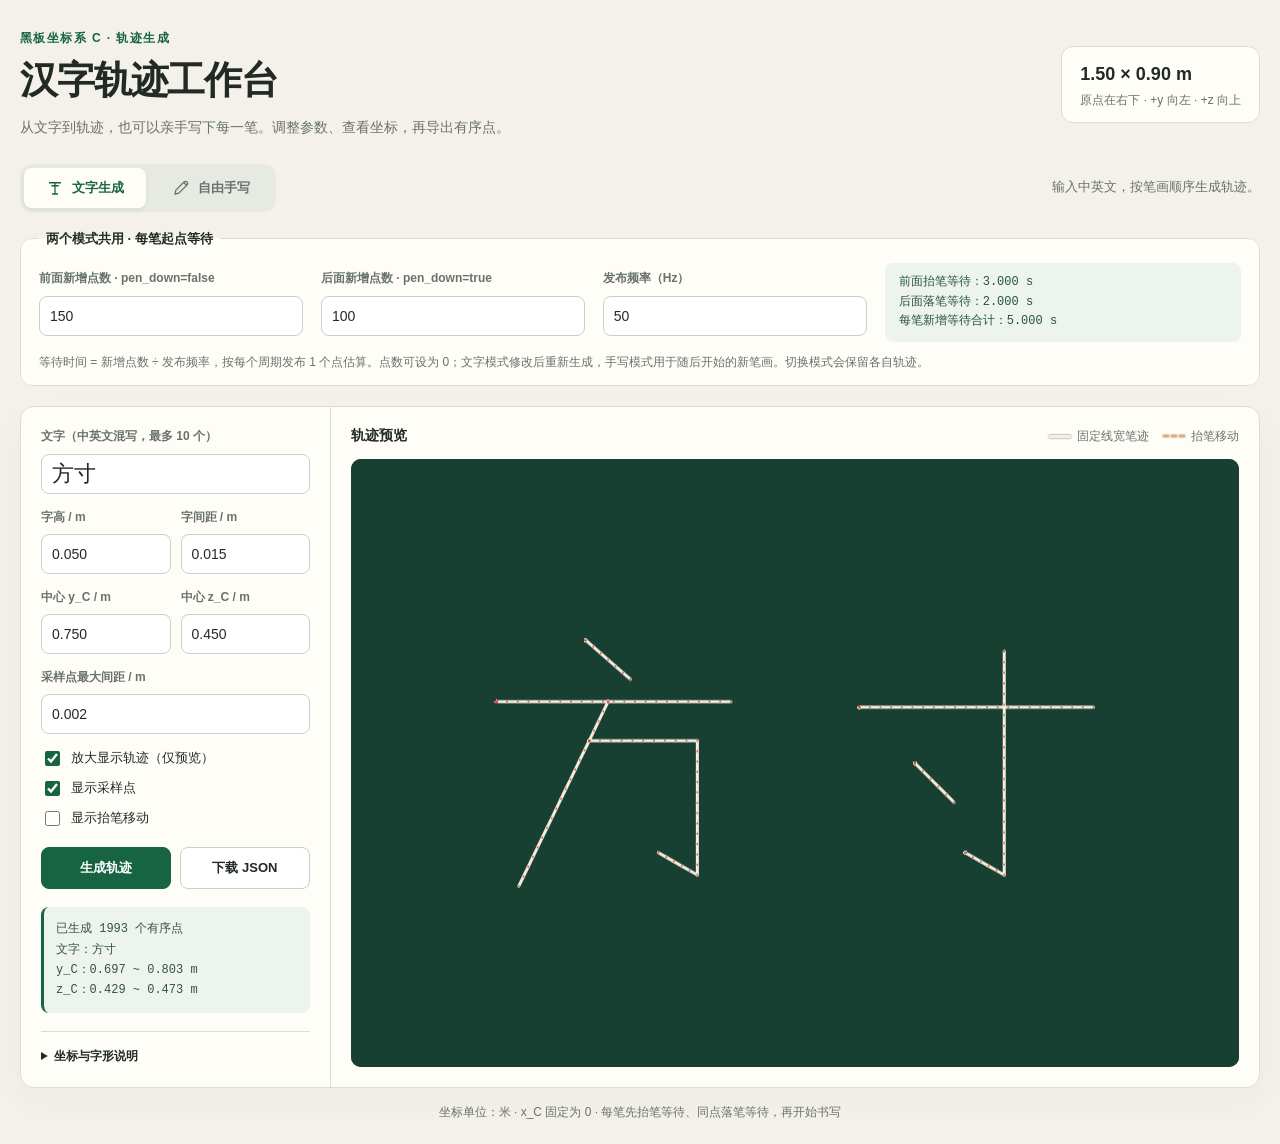
==== create_hanzi.html @ 1aa66e86 "Publish Chinese trajectory generator with text and handwriting modes" ====
<!doctype html>
<html lang="zh-CN">
<head>
  <meta charset="utf-8">
  <meta name="viewport" content="width=device-width, initial-scale=1">
  <meta name="description" content="中英文文字与自由手写轨迹生成器，支持黑板坐标预览、可调等待点数、等待时间估算和 JSON 导出。">
  <meta name="theme-color" content="#176443">
  <title>汉字轨迹工作台 · 文字生成与自由手写</title>
  <style>
    :root {
      color-scheme: light;
      --paper: #f4f1ea;
      --panel: #fffdf8;
      --ink: #222a25;
      --muted: #68736b;
      --line: #d9dfd6;
      --board: #173f32;
      --stroke: #f5efe2;
      --move: #f1a95b;
      --accent: #176443;
    }
    * { box-sizing: border-box; }
    [hidden] { display: none !important; }
    body { margin: 0; min-width: 320px; background: var(--paper); color: var(--ink); font-family: "Microsoft YaHei UI", "PingFang SC", "Segoe UI", sans-serif; }
    main { width: min(1400px, calc(100% - 40px)); margin: 0 auto; padding: 30px 0 22px; }
    .app-header { display: flex; align-items: center; justify-content: space-between; gap: 24px; margin-bottom: 24px; }
    .eyebrow { margin: 0 0 8px; font-size: 12px; color: var(--accent); font-weight: 700; letter-spacing: .12em; }
    h1 { margin: 0; font-size: clamp(25px, 3.4vw, 38px); letter-spacing: -.03em; }
    .intro { margin: 10px 0 0; color: var(--muted); font-size: 14px; line-height: 1.7; }
    .board-badge { padding: 12px 18px; border: 1px solid var(--line); border-radius: 12px; background: var(--panel); color: var(--muted); font-size: 12px; white-space: nowrap; line-height: 1.7; }
    .board-badge strong { display: block; font-size: 18px; color: var(--ink); }
    .mode-bar { display: flex; align-items: center; justify-content: space-between; gap: 20px; margin-bottom: 18px; }
    .mode-tabs { display: flex; padding: 4px; gap: 4px; background: #e6eae3; border-radius: 12px; }
    button { border: 1px solid #c8d0c5; background: #fff; color: var(--ink); border-radius: 8px; padding: 10px 12px; font: inherit; font-size: 13px; font-weight: 650; cursor: pointer; }
    button:hover:not(:disabled) { border-color: var(--accent); background: #f2f7f0; }
    button:disabled { cursor: not-allowed; opacity: .45; }
    button:focus-visible, input:focus-visible, summary:focus-visible { outline: 3px solid #86b598; outline-offset: 2px; }
    .mode-tab { display: flex; align-items: center; justify-content: center; gap: 8px; border: 0; padding: 11px 22px; background: transparent; color: var(--muted); }
    .mode-tab[aria-selected="true"] { background: var(--panel); color: var(--accent); box-shadow: 0 2px 5px #163f3212; }
    .mode-tab svg { width: 18px; height: 18px; }
    .mode-hint { margin: 0; font-size: 13px; color: var(--muted); line-height: 1.6; }
    .wait-settings { min-width: 0; margin: 0 0 20px; padding: 15px 18px 13px; border: 1px solid var(--line); border-radius: 12px; background: var(--panel); }
    .wait-settings legend { padding: 0 7px; font-size: 13px; font-weight: 700; }
    .wait-grid { display: grid; grid-template-columns: repeat(3, minmax(0, 1fr)) minmax(260px, 1.35fr); gap: 18px; align-items: center; }
    .wait-grid .field { margin: 0; }
    .wait-times { display: block; background: #edf3ee; border-radius: 8px; padding: 10px 14px; white-space: pre-line; font: 12px/1.65 Consolas, "Microsoft YaHei UI", monospace; color: #28543b; }
    .wait-times.error { color: #9d2e20; background: #f9e7e2; }
    .wait-note { margin: 11px 0 0; color: var(--muted); font-size: 12px; line-height: 1.6; }
    .layout, .frame { display: grid; grid-template-columns: 310px minmax(0, 1fr); border: 1px solid var(--line); border-radius: 14px; overflow: hidden; background: var(--panel); box-shadow: 0 12px 36px #173f3208; }
    aside { padding: 20px; border-right: 1px solid var(--line); }
    .field { display: grid; gap: 7px; margin-bottom: 14px; }
    label, .field-title { font-size: 12px; color: var(--muted); font-weight: 650; line-height: 1.6; }
    input[type="number"], input[type="text"] { width: 100%; min-width: 0; height: 40px; padding: 0 10px; border: 1px solid #c8d0c5; border-radius: 8px; font: inherit; font-size: 14px; background: #fff; color: var(--ink); }
    input[type="text"] { font-size: 22px; font-family: SimSun, "Songti SC", serif; }
    input:focus { border-color: var(--accent); }
    input[type="checkbox"] { accent-color: var(--accent); width: 15px; height: 15px; flex: 0 0 auto; }
    .numbers { display: grid; grid-template-columns: 1fr 1fr; gap: 0 10px; }
    .check, .checks label { display: flex; align-items: center; gap: 8px; margin: 9px 0; font-size: 13px; font-weight: 400; color: var(--ink); cursor: pointer; }
    .checks { margin: 15px 0 18px; }
    .buttons { display: grid; grid-template-columns: 1fr 1fr; gap: 9px; margin-top: 18px; }
    .buttons button { min-height: 42px; }
    button.primary, button.download { background: var(--accent); border-color: var(--accent); color: #fff; }
    button.primary:hover:not(:disabled), button.download:hover:not(:disabled) { background: #105436; }
    #mode-write .buttons button.primary, #mode-write .buttons button.download { grid-column: 1 / -1; }
    .status, #write-status { min-height: 102px; margin-top: 18px; padding: 12px; border-left: 3px solid var(--accent); border-radius: 8px; background: #edf3ee; white-space: pre-line; font: 12px/1.7 Consolas, "Microsoft YaHei UI", monospace; color: #355240; overflow-wrap: anywhere; }
    .status.error, #write-status.error { color: #9d2e20; border-color: #c94b36; background: #f9e7e2; }
    .hint { font-size: 12px; line-height: 1.6; color: var(--muted); }
    .notes { margin-top: 18px; padding-top: 14px; border-top: 1px solid var(--line); font-size: 12px; color: var(--muted); line-height: 1.75; }
    summary { cursor: pointer; font-weight: 650; color: var(--ink); }
    .note, .instructions { padding-top: 9px; }
    .preview { min-width: 0; padding: 20px; display: flex; flex-direction: column; }
    .preview-head, .workspace-head { display: flex; align-items: center; justify-content: space-between; gap: 14px; margin-bottom: 14px; }
    .preview-head strong, .workspace-head strong { font-size: 14px; }
    .legend { display: flex; flex-wrap: wrap; gap: 14px; font-size: 12px; color: var(--muted); }
    .key { display: inline-flex; align-items: center; gap: 6px; }
    .swatch { width: 22px; border-top: 3px solid var(--stroke); filter: drop-shadow(0 0 1px #777); }
    .swatch.move { border-top: 2px dashed var(--move); }
    canvas { display: block; width: 100%; border-radius: 10px; }
    #text-canvas { height: clamp(470px, 64vh, 760px); background: var(--board); flex: 1; min-height: 470px; }
    .workspace { min-width: 0; }
    .workspace-head { min-height: 58px; padding: 14px 18px; margin: 0; border-bottom: 1px solid var(--line); }
    #write-coordinate { color: var(--muted); font: 12px/1.6 Consolas, "Microsoft YaHei UI", monospace; }
    .canvas-wrap { height: clamp(520px, 66vh, 780px); padding: 10px; background: #deddd2; }
    .write-legend { padding: 10px 18px; }
    #write-board { height: 100%; cursor: crosshair; touch-action: none; user-select: none; -webkit-user-select: none; }
    .page-footer { margin: 15px 0 0; text-align: center; color: var(--muted); font-size: 12px; line-height: 1.6; }
    @media (max-width: 1060px) { .wait-grid { grid-template-columns: repeat(3, minmax(0, 1fr)); } .wait-times { grid-column: 1 / -1; } }
    @media (max-width: 850px) { main { width: calc(100% - 24px); padding: 20px 0; } .app-header { align-items: flex-start; } .board-badge { padding: 9px 12px; } .layout, .frame { grid-template-columns: 1fr; } aside { border-right: 0; border-bottom: 1px solid var(--line); } .mode-bar { align-items: flex-start; flex-direction: column; gap: 10px; } .preview-head { align-items: flex-start; flex-direction: column; gap: 8px; } #text-canvas { min-height: 420px; height: 55vh; } .canvas-wrap { min-height: 420px; height: 60vh; } }
    @media (max-width: 520px) { .app-header { flex-direction: column; gap: 12px; margin-bottom: 18px; } .board-badge { width: 100%; display: flex; align-items: center; gap: 14px; } .board-badge strong { font-size: 16px; } .mode-tabs { width: 100%; } .mode-tab { flex: 1; padding: 10px; } .wait-grid { grid-template-columns: 1fr 1fr; gap: 12px; } .frequency-field { grid-column: 1 / -1; } .wait-settings { padding: 12px; } aside, .preview { padding: 15px; } .workspace-head { align-items: flex-start; flex-direction: column; gap: 5px; } .canvas-wrap { min-height: 360px; padding: 5px; } }
  </style>
</head>
<body>
  <main>
    <header class="app-header">
      <div>
        <p class="eyebrow">黑板坐标系 C · 轨迹生成</p>
        <h1>汉字轨迹工作台</h1>
        <p class="intro">从文字到轨迹，也可以亲手写下每一笔。调整参数、查看坐标，再导出有序点。</p>
      </div>
      <div class="board-badge"><strong>1.50 × 0.90 m</strong>原点在右下 · +y 向左 · +z 向上</div>
    </header>
    <div class="mode-bar">
      <div class="mode-tabs" role="tablist" aria-label="轨迹生成模式">
        <button id="tab-text" class="mode-tab" type="button" role="tab" aria-selected="true" aria-controls="mode-text" data-mode="text" tabindex="0">
          <svg viewBox="0 0 24 24" fill="none" stroke="currentColor" stroke-width="1.7" aria-hidden="true"><path d="M4 5h16M12 5v15M8 20h8M7 9h10"/></svg>文字生成
        </button>
        <button id="tab-write" class="mode-tab" type="button" role="tab" aria-selected="false" aria-controls="mode-write" data-mode="write" tabindex="-1">
          <svg viewBox="0 0 24 24" fill="none" stroke="currentColor" stroke-width="1.7" aria-hidden="true"><path d="m15 4 5 5M4 20l5-1L20 8a2 2 0 0 0-4-4L5 15l-1 5Z"/></svg>自由手写
        </button>
      </div>
      <p id="modeHint" class="mode-hint">输入中英文，按笔画顺序生成轨迹。</p>
    </div>
    <fieldset class="wait-settings">
      <legend>两个模式共用 · 每笔起点等待</legend>
      <div class="wait-grid">
        <div class="field"><label for="penUpHoldCount">前面新增点数 · pen_down=false</label><input id="penUpHoldCount" type="number" value="150" min="0" step="1"></div>
        <div class="field"><label for="penDownHoldCount">后面新增点数 · pen_down=true</label><input id="penDownHoldCount" type="number" value="100" min="0" step="1"></div>
        <div class="field frequency-field"><label for="publishFrequency">发布频率（Hz）</label><input id="publishFrequency" type="number" value="50" min="0.001" step="any"></div>
        <output id="waitTimes" class="wait-times" aria-live="polite"></output>
      </div>
      <p class="wait-note">等待时间 = 新增点数 ÷ 发布频率，按每个周期发布 1 个点估算。点数可设为 0；文字模式修改后重新生成，手写模式用于随后开始的新笔画。切换模式会保留各自轨迹。</p>
    </fieldset>
    <section id="mode-text" role="tabpanel" aria-labelledby="tab-text">
      <div class="layout">
      <aside>
        <div class="field">
          <label for="text-text">文字（中英文混写，最多 10 个）</label>
          <input id="text-text" type="text" value="方寸" maxlength="10" autocomplete="off">
        </div>

        <div class="numbers">
          <div class="field">
            <label for="text-size">字高 / m</label>
            <input id="text-size" type="number" value="0.050" min="0.005" max="0.8" step="0.005">
          </div>
          <div class="field">
            <label for="text-gap">字间距 / m</label>
            <input id="text-gap" type="number" value="0.015" min="0" max="1.5" step="0.005">
          </div>
          <div class="field">
            <label for="text-centerY">中心 y_C / m</label>
            <input id="text-centerY" type="number" value="0.750" min="0" max="1.5" step="0.01">
          </div>
          <div class="field">
            <label for="text-centerZ">中心 z_C / m</label>
            <input id="text-centerZ" type="number" value="0.450" min="0" max="0.9" step="0.01">
          </div>
        </div>

        <div class="field">
          <label for="text-step">采样点最大间距 / m</label>
          <input id="text-step" type="number" value="0.002" min="0.0002" max="0.1" step="0.0005">
        </div>

        <label class="check">
          <input id="text-zoom" type="checkbox" checked>
          放大显示轨迹（仅预览）
        </label>
        <label class="check">
          <input id="text-showPoints" type="checkbox" checked>
          显示采样点
        </label>
        <label class="check">
          <input id="text-showMoves" type="checkbox">
          显示抬笔移动
        </label>

        <div class="buttons">
          <button id="text-generate" class="primary" type="button">生成轨迹</button>
          <button id="text-download" type="button">下载 JSON</button>
        </div>

        <div id="text-status" class="status" aria-live="polite"></div>
        <details class="notes"><summary>坐标与字形说明</summary><div class="note">
          黑板尺寸：y_C 方向 1.50 m，z_C 方向 0.90 m。x_C 固定为 0，原点在右下，
          +y_C 在画面中向左，+z_C 向上。每一笔起点先抬笔、同点落笔，
          中间笔画末点再输出同坐标的 <code>pen_down=false</code>；笔画间移动也按采样间距生成且保持抬笔。
          整条轨迹先以 <code>pen_down=true</code> 完成最后书写点，再在同坐标追加一个
          <code>pen_down=false</code> 的最终抬笔点。
          中文轨迹字体为单线宋体：采用宋体结构和比例，但不生成粗笔画封闭外轮廓。
          “方、寸、江、宁、南、京”使用内置宋体几何字形；其中“方”4笔、“寸”3笔、“江”6笔、
          “宁”4笔、“南”9笔、“京”8笔；英文字母继续使用内置单线大写字形（小写输入自动映射）；
          其他新汉字首次生成时需要联网读取笔画中线，
          之后会缓存在浏览器中。
        </div></details>
      </aside>

      <section class="preview">
        <div class="preview-head">
          <strong>轨迹预览</strong>
          <div class="legend">
            <span class="key"><span class="swatch"></span>固定线宽笔迹</span>
            <span class="key"><span class="swatch move"></span>抬笔移动</span>
          </div>
        </div>
        <canvas id="text-canvas"></canvas>
      </section>
    </div>
    </section>
    <section id="mode-write" role="tabpanel" aria-labelledby="tab-write" hidden>
      <div class="frame">
      <aside>
        <div class="field">
          <label for="write-pointStep">采样点最大间距（m）</label>
          <input id="write-pointStep" type="number" value="0.002" min="0.0002" max="0.05" step="0.0005">
          <div class="hint">默认 0.002 m。修改后只影响随后写入的新轨迹。</div>
        </div>

        <div class="checks">
          <span class="field-title">预览选项</span>
          <label><input id="write-showPoints" type="checkbox" checked> 显示采样点</label>
          <label><input id="write-showMoves" type="checkbox" checked> 显示抬笔移动轨迹</label>
          <label><input id="write-showGrid" type="checkbox" checked> 显示 0.1 m 网格</label>
        </div>

        <div class="buttons">
          <button id="write-undo" type="button">撤销上一笔</button>
          <button id="write-clear" type="button">清空</button>
          <button id="write-finish" class="primary" type="button">完成并校验轨迹</button>
          <button id="write-download" class="download" type="button">下载 points_c_write.json</button>
        </div>

        <div id="write-status" role="status" aria-live="polite">尚未写入轨迹。</div>

        <details class="notes"><summary>坐标与书写说明</summary><div class="instructions">
          <strong>黑板系 C：</strong>尺寸固定为 y<sub>C</sub> 方向 1.50 m、z<sub>C</sub> 方向 0.90 m，
          x<sub>C</sub> 固定为 0；原点 O<sub>C</sub> 位于右下角，+y<sub>C</sub> 向左，+z<sub>C</sub> 向上。<br><br>
          每笔开始时先输出 <code>pen_down=false</code>，随后同坐标落笔；每笔末端在同坐标抬笔。
          笔画间的移动会采样并设为 <code>false</code>，最后一点固定为同坐标最终抬笔点。
        </div></details>
      </aside>

      <section class="workspace">
        <div class="workspace-head">
          <strong>1.50 m × 0.90 m 黑板</strong>
          <span id="write-coordinate">指针未进入黑板</span>
        </div>
        <div class="legend write-legend" aria-label="手写轨迹图例">
          <span class="key"><span class="swatch"></span>落笔书写</span>
          <span class="key"><span class="swatch move"></span>抬笔移动</span>
        </div>
        <div class="canvas-wrap">
          <canvas id="write-board" aria-label="可手写的黑板坐标系画布"></canvas>
        </div>
      </section>
    </div>
    </section>
    <p class="page-footer">坐标单位：米 · x_C 固定为 0 · 每笔先抬笔等待、同点落笔等待，再开始书写</p>
  </main>
  <script>
  (() => {
    "use strict";
    const tabs = [...document.querySelectorAll(".mode-tab")];
    const descriptions = {
      text: "输入中英文，按笔画顺序生成轨迹。",
      write: "按住指针拖动自由书写；松开后可继续下一笔。"
    };
    function selectMode(mode) {
      const selected = tabs.find((tab) => tab.dataset.mode === mode);
      if (!selected || selected.getAttribute("aria-selected") === "true") return false;
      if (!document.dispatchEvent(new CustomEvent("hanzi-before-mode-change", { cancelable: true, detail: mode }))) return false;
      for (const tab of tabs) {
        const active = tab.dataset.mode === mode;
        tab.setAttribute("aria-selected", String(active));
        tab.tabIndex = active ? 0 : -1;
        document.getElementById("mode-" + tab.dataset.mode).hidden = !active;
      }
      document.getElementById("modeHint").textContent = descriptions[mode];
      requestAnimationFrame(() => document.dispatchEvent(new CustomEvent("hanzi-mode-change", { detail: mode })));
      return true;
    }
    tabs.forEach((tab, index) => {
      tab.addEventListener("click", () => selectMode(tab.dataset.mode));
      tab.addEventListener("keydown", (event) => {
        let next;
        if (event.key === "ArrowRight") next = (index + 1) % tabs.length;
        else if (event.key === "ArrowLeft") next = (index + tabs.length - 1) % tabs.length;
        else if (event.key === "Home") next = 0;
        else if (event.key === "End") next = tabs.length - 1;
        else return;
        event.preventDefault();
        if (selectMode(tabs[next].dataset.mode)) tabs[next].focus();
      });
    });
  })();
  </script>
  <script>
  // 文字生成：保留 eazy.html 的字形、采样和导出逻辑。
  (() => {

    "use strict";

    const BOARD_Y = 1.5;
    const BOARD_Z = 0.9;
    const DATA_VERSION = "2.0.1";
    const dataUrl = (character) =>
      "https://cdn.jsdelivr.net/npm/hanzi-writer-data@" +
      DATA_VERSION + "/" + encodeURIComponent(character) + ".json";

    // 离线单线宋体几何字形：保留标准印刷字结构，横线严格等高、竖线严格等横坐标。
    // 复合笔画只保留横钩、竖钩所必需的结构转折，不加入曲线或装饰性笔锋。
    const SIMPLE_GLYPHS = {
      "方": [
        [[-0.100, 0.460], [0.060, 0.320]],
        [[-0.420, 0.240], [0.420, 0.240]],
        [[-0.087879, 0.100], [0.300, 0.100], [0.300, -0.380], [0.160, -0.300]],
        [[-0.020, 0.240], [-0.340, -0.420]]
      ],
      // 执行顺序：横（左到右）→ 点（方向不变）→ 竖钩（钩端到顶部）。
      "寸": [
        [[-0.420, 0.220], [0.420, 0.220]],
        [[-0.220, 0.020], [-0.080, -0.120]],
        [[-0.040, -0.300], [0.100, -0.380], [0.100, 0.420]]
      ],
      "江": [
        [[-0.400, 0.420], [-0.280, 0.300]],
        [[-0.420, 0.100], [-0.300, 0.000]],
        [[-0.420, -0.340], [-0.250, -0.180]],
        [[-0.080, 0.300], [0.420, 0.300]],
        [[0.160, 0.300], [0.160, -0.340]],
        [[-0.100, -0.340], [0.420, -0.340]]
      ],
      "宁": [
        [[-0.140, 0.400], [-0.010, 0.320]],
        [[-0.450, 0.170], [-0.450, 0.250], [0.450, 0.250], [0.450, 0.150]],
        [[-0.360, 0.120], [0.340, 0.120]],
        [[0.010, 0.120], [0.010, -0.380], [-0.120, -0.300]]
      ],
      "南": [
        [[-0.320, 0.440], [0.320, 0.440]],
        [[0.000, 0.500], [0.000, 0.310]],
        [[-0.420, 0.300], [-0.420, -0.460]],
        [[-0.420, 0.300], [0.420, 0.300], [0.420, -0.460], [0.320, -0.380]],
        [[-0.140, 0.170], [-0.050, 0.080]],
        [[0.140, 0.170], [0.050, 0.080]],
        [[-0.240, 0.020], [0.240, 0.020]],
        [[-0.260, -0.160], [0.260, -0.160]],
        [[0.000, 0.040], [0.000, -0.380]]
      ],
      "京": [
        [[-0.100, 0.480], [0.030, 0.400]],
        [[-0.380, 0.320], [0.380, 0.320]],
        [[-0.260, 0.200], [-0.260, -0.060]],
        [[-0.260, 0.200], [0.280, 0.200], [0.280, -0.060]],
        [[-0.260, -0.060], [0.280, -0.060]],
        [[0.000, -0.060], [0.000, -0.440], [-0.100, -0.360]],
        [[-0.120, -0.200], [-0.350, -0.460]],
        [[0.140, -0.200], [0.360, -0.440]]
      ]
    };

    // 固定线宽的 A-Z 单线字形；小写输入使用对应的大写几何字形。
    const LATIN_GLYPHS = {
      A: [[[-0.40, -0.50], [0.00, 0.50], [0.40, -0.50]], [[-0.22, 0.00], [0.22, 0.00]]],
      B: [[[-0.35, 0.50], [-0.35, -0.50]], [[-0.35, 0.50], [0.12, 0.50], [0.35, 0.30], [0.12, 0.05], [-0.35, 0.05]], [[-0.35, 0.05], [0.15, 0.05], [0.38, -0.20], [0.15, -0.50], [-0.35, -0.50]]],
      C: [[[0.40, 0.36], [0.20, 0.50], [-0.18, 0.50], [-0.40, 0.28], [-0.40, -0.28], [-0.18, -0.50], [0.20, -0.50], [0.40, -0.36]]],
      D: [[[-0.35, 0.50], [-0.35, -0.50]], [[-0.35, 0.50], [0.10, 0.50], [0.40, 0.25], [0.40, -0.25], [0.10, -0.50], [-0.35, -0.50]]],
      E: [[[-0.35, 0.50], [-0.35, -0.50]], [[-0.35, 0.50], [0.40, 0.50]], [[-0.35, 0.00], [0.25, 0.00]], [[-0.35, -0.50], [0.40, -0.50]]],
      F: [[[-0.35, 0.50], [-0.35, -0.50]], [[-0.35, 0.50], [0.40, 0.50]], [[-0.35, 0.00], [0.25, 0.00]]],
      G: [[[0.40, 0.34], [0.20, 0.50], [-0.18, 0.50], [-0.40, 0.28], [-0.40, -0.28], [-0.18, -0.50], [0.22, -0.50], [0.40, -0.28], [0.40, 0.00], [0.08, 0.00]]],
      H: [[[-0.38, 0.50], [-0.38, -0.50]], [[0.38, 0.50], [0.38, -0.50]], [[-0.38, 0.00], [0.38, 0.00]]],
      I: [[[-0.35, 0.50], [0.35, 0.50]], [[0.00, 0.50], [0.00, -0.50]], [[-0.35, -0.50], [0.35, -0.50]]],
      J: [[[-0.20, 0.50], [0.38, 0.50]], [[0.20, 0.50], [0.20, -0.30], [0.05, -0.50], [-0.22, -0.50], [-0.38, -0.30]]],
      K: [[[-0.38, 0.50], [-0.38, -0.50]], [[0.38, 0.50], [-0.38, -0.05]], [[-0.08, 0.18], [0.40, -0.50]]],
      L: [[[-0.35, 0.50], [-0.35, -0.50], [0.40, -0.50]]],
      M: [[[-0.40, -0.50], [-0.40, 0.50], [0.00, -0.05], [0.40, 0.50], [0.40, -0.50]]],
      N: [[[-0.38, -0.50], [-0.38, 0.50], [0.38, -0.50], [0.38, 0.50]]],
      O: [[[0.18, 0.50], [-0.18, 0.50], [-0.40, 0.28], [-0.40, -0.28], [-0.18, -0.50], [0.18, -0.50], [0.40, -0.28], [0.40, 0.28], [0.18, 0.50]]],
      P: [[[-0.35, -0.50], [-0.35, 0.50]], [[-0.35, 0.50], [0.12, 0.50], [0.38, 0.28], [0.12, 0.02], [-0.35, 0.02]]],
      Q: [[[0.18, 0.50], [-0.18, 0.50], [-0.40, 0.28], [-0.40, -0.28], [-0.18, -0.50], [0.18, -0.50], [0.40, -0.28], [0.40, 0.28], [0.18, 0.50]], [[0.08, -0.28], [0.42, -0.58]]],
      R: [[[-0.35, -0.50], [-0.35, 0.50]], [[-0.35, 0.50], [0.12, 0.50], [0.38, 0.28], [0.12, 0.02], [-0.35, 0.02]], [[-0.05, 0.02], [0.40, -0.50]]],
      S: [[[0.38, 0.34], [0.18, 0.50], [-0.18, 0.50], [-0.38, 0.28], [-0.20, 0.06], [0.20, -0.06], [0.38, -0.28], [0.18, -0.50], [-0.18, -0.50], [-0.38, -0.34]]],
      T: [[[-0.42, 0.50], [0.42, 0.50]], [[0.00, 0.50], [0.00, -0.50]]],
      U: [[[-0.38, 0.50], [-0.38, -0.25], [-0.18, -0.50], [0.18, -0.50], [0.38, -0.25], [0.38, 0.50]]],
      V: [[[-0.42, 0.50], [0.00, -0.50], [0.42, 0.50]]],
      W: [[[-0.45, 0.50], [-0.28, -0.50], [0.00, 0.05], [0.28, -0.50], [0.45, 0.50]]],
      X: [[[-0.40, 0.50], [0.40, -0.50]], [[0.40, 0.50], [-0.40, -0.50]]],
      Y: [[[-0.40, 0.50], [0.00, 0.00], [0.40, 0.50]], [[0.00, 0.00], [0.00, -0.50]]],
      Z: [[[-0.40, 0.50], [0.40, 0.50], [-0.40, -0.50], [0.40, -0.50]]]
    };

    const el = {
      text: document.getElementById("text-text"),
      size: document.getElementById("text-size"),
      gap: document.getElementById("text-gap"),
      centerY: document.getElementById("text-centerY"),
      centerZ: document.getElementById("text-centerZ"),
      step: document.getElementById("text-step"),
      penUpHoldCount: document.getElementById("penUpHoldCount"),
      penDownHoldCount: document.getElementById("penDownHoldCount"),
      publishFrequency: document.getElementById("publishFrequency"),
      waitTimes: document.getElementById("waitTimes"),
      zoom: document.getElementById("text-zoom"),
      showPoints: document.getElementById("text-showPoints"),
      showMoves: document.getElementById("text-showMoves"),
      generate: document.getElementById("text-generate"),
      download: document.getElementById("text-download"),
      status: document.getElementById("text-status"),
      canvas: document.getElementById("text-canvas")
    };

    const state = {
      points: [],
      bounds: null,
      pending: false,
      cache: new Map()
    };

    function readNumber(input, name, minimum, maximum) {
      const result = Number(input.value);
      if (!Number.isFinite(result) || result < minimum || result > maximum) {
        throw new Error(name + "应在 " + minimum + " ~ " + maximum + " 之间");
      }
      return result;
    }

    function readHoldSettings() {
      const readCount = (input, name) => {
        const count = Number(input.value);
        if (!input.value.trim() || !Number.isSafeInteger(count) || count < 0) {
          throw new Error(name + "必须是大于等于 0 的整数");
        }
        return count;
      };
      const upHoldCount = readCount(el.penUpHoldCount, "前面新增点数");
      const downHoldCount = readCount(el.penDownHoldCount, "后面新增点数");
      const publishFrequency = Number(el.publishFrequency.value);
      if (!Number.isFinite(publishFrequency) || publishFrequency <= 0) {
        throw new Error("发布频率必须大于 0 Hz");
      }
      return { upHoldCount, downHoldCount, publishFrequency };
    }

    function updateWaitTimes() {
      try {
        const hold = readHoldSettings();
        const before = hold.upHoldCount / hold.publishFrequency;
        const after = hold.downHoldCount / hold.publishFrequency;
        el.waitTimes.textContent =
          "前面抬笔等待：" + before.toFixed(3) + " s\n" +
          "后面落笔等待：" + after.toFixed(3) + " s\n" +
          "每笔新增等待合计：" + (before + after).toFixed(3) + " s";
        el.waitTimes.classList.toggle("error", false);
      } catch (error) {
        el.waitTimes.textContent = error.message;
        el.waitTimes.classList.toggle("error", true);
      }
    }

    function readSettings() {
      const characters = [...el.text.value.replace(/\s/g, "")];
      if (!characters.length) throw new Error("请至少输入一个中文或英文字母");
      if (characters.length > 10) throw new Error("一次最多生成 10 个字符");

      return {
        characters,
        size: readNumber(el.size, "字高", 0.005, 0.8),
        gap: readNumber(el.gap, "字间距", 0, BOARD_Y),
        centerY: readNumber(el.centerY, "中心 y_C", 0, BOARD_Y),
        centerZ: readNumber(el.centerZ, "中心 z_C", 0, BOARD_Z),
        step: readNumber(el.step, "采样间距", 0.0002, 0.1),
        hold: readHoldSettings()
      };
    }

    function storageKey(character) {
      return "aerial-writing-hanzi-" + DATA_VERSION + ":" + character;
    }

    function readStored(character) {
      try {
        const item = localStorage.getItem(storageKey(character));
        return item ? JSON.parse(item) : null;
      } catch (_) {
        return null;
      }
    }

    function store(character, data) {
      try {
        localStorage.setItem(storageKey(character), JSON.stringify(data));
      } catch (_) {}
    }

    function validateCharacterData(character, data) {
      if (!data || !Array.isArray(data.medians) || !data.medians.length) {
        throw new Error("没有找到“" + character + "”的笔画中线数据");
      }
      return data;
    }

    async function characterData(character) {
      if (state.cache.has(character)) return state.cache.get(character);

      const cached = readStored(character);
      if (cached) {
        const data = validateCharacterData(character, cached);
        state.cache.set(character, data);
        return data;
      }

      let response;
      try {
        response = await fetch(dataUrl(character), { cache: "force-cache" });
      } catch (_) {
        throw new Error("无法读取“" + character + "”的笔画数据，请检查网络连接");
      }
      if (!response.ok) {
        throw new Error("无法读取“" + character + "”的笔画数据（HTTP " + response.status + "）");
      }

      const data = validateCharacterData(character, await response.json());
      store(character, data);
      state.cache.set(character, data);
      return data;
    }

    function rawBounds(strokes) {
      const all = strokes.flat();
      const xs = all.map((point) => Number(point[0]));
      const ys = all.map((point) => Number(point[1]));
      const minX = Math.min(...xs);
      const maxX = Math.max(...xs);
      const minY = Math.min(...ys);
      const maxY = Math.max(...ys);
      return {
        centerX: (minX + maxX) / 2,
        centerY: (minY + maxY) / 2,
        span: Math.max(maxX - minX, maxY - minY, 1e-9)
      };
    }

    // 将其他汉字的笔画中线转换为单线宋体风格：保留较细的折笔变化和印刷字比例，
    // 只删除极小抖动，并校正非常接近横、竖方向的笔段。笔画数量与顺序不变。
    function pointLineDistance(point, start, end) {
      const dx = end[0] - start[0];
      const dy = end[1] - start[1];
      const lengthSquared = dx * dx + dy * dy;
      if (lengthSquared <= 1e-12) return Math.hypot(point[0] - start[0], point[1] - start[1]);
      const ratio = Math.max(0, Math.min(1,
        ((point[0] - start[0]) * dx + (point[1] - start[1]) * dy) / lengthSquared
      ));
      return Math.hypot(
        point[0] - (start[0] + ratio * dx),
        point[1] - (start[1] + ratio * dy)
      );
    }

    function simplifyPolyline(points, tolerance = 0.006) {
      if (points.length <= 2) return points.map((point) => [...point]);
      let farthestIndex = -1;
      let farthestDistance = tolerance;
      for (let index = 1; index < points.length - 1; index += 1) {
        const distance = pointLineDistance(points[index], points[0], points[points.length - 1]);
        if (distance > farthestDistance) {
          farthestDistance = distance;
          farthestIndex = index;
        }
      }
      if (farthestIndex < 0) return [[...points[0]], [...points[points.length - 1]]];
      const left = simplifyPolyline(points.slice(0, farthestIndex + 1), tolerance);
      const right = simplifyPolyline(points.slice(farthestIndex), tolerance);
      return left.slice(0, -1).concat(right);
    }

    function songtiStroke(points) {
      const simplified = simplifyPolyline(points);
      const result = [[...simplified[0]]];
      for (let index = 1; index < simplified.length; index += 1) {
        const previous = result[result.length - 1];
        const current = [...simplified[index]];
        const dx = current[0] - previous[0];
        const dy = current[1] - previous[1];
        if (Math.abs(dy) <= Math.abs(dx) * 0.10) current[1] = previous[1];
        else if (Math.abs(dx) <= Math.abs(dy) * 0.10) current[0] = previous[0];
        if (Math.hypot(current[0] - previous[0], current[1] - previous[1]) > 1e-6) {
          result.push(current);
        }
      }
      return result;
    }

    async function glyphStrokes(character) {
      if (SIMPLE_GLYPHS[character]) return SIMPLE_GLYPHS[character];
      const latinGlyph = LATIN_GLYPHS[character.toUpperCase()];
      if (latinGlyph) return latinGlyph;

      const data = await characterData(character);
      const box = rawBounds(data.medians);
      return data.medians.map((stroke) => songtiStroke(
        stroke.map((point) => [
          (Number(point[0]) - box.centerX) / box.span,
          (Number(point[1]) - box.centerY) / box.span
        ])
      ));
    }

    function addPoint(points, y, z, penDown, label) {
      points.push({
        x: 0,
        y: Number(y.toFixed(6)),
        z: Number(z.toFixed(6)),
        pen_down: penDown,
        label
      });
    }

    function sampleSegment(points, start, end, step, penDown, label) {
      const distance = Math.hypot(end.y - start.y, end.z - start.z);
      const count = Math.max(1, Math.ceil(distance / step));
      for (let index = 1; index <= count; index += 1) {
        const ratio = index / count;
        addPoint(
          points,
          start.y + (end.y - start.y) * ratio,
          start.z + (end.z - start.z) * ratio,
          penDown,
          label
        );
      }
    }

    function mapStroke(rawStroke, centerY, centerZ, size) {
      return rawStroke.map(([rawY, rawZ]) => ({
        y: centerY - rawY * size,
        z: centerZ + rawZ * size
      }));
    }

    function calculateBounds(points) {
      const ys = points.map((point) => point.y);
      const zs = points.map((point) => point.z);
      return {
        minY: Math.min(...ys),
        maxY: Math.max(...ys),
        minZ: Math.min(...zs),
        maxZ: Math.max(...zs)
      };
    }

    function makeTrajectory(settings, glyphs) {
      const points = [];
      const count = settings.characters.length;

      settings.characters.forEach((character, characterIndex) => {
        const characterCenterY =
          settings.centerY + (0.5 * (count - 1) - characterIndex) * (settings.size + settings.gap);

        glyphs[characterIndex].forEach((rawStroke, strokeIndex) => {
          const stroke = mapStroke(rawStroke, characterCenterY, settings.centerZ, settings.size);
          const label = "char" + (characterIndex + 1) + "_stroke" + (strokeIndex + 1);

          if (!points.length) {
            addPoint(points, stroke[0].y, stroke[0].z, false, label + "_start");
          } else {
            const previousEnd = points[points.length - 1];
            sampleSegment(
              points,
              previousEnd,
              stroke[0],
              settings.step,
              false,
              label + "_move"
            );
            points[points.length - 1].label = label + "_start";
          }

          // 在每笔起点按设置追加同坐标的抬笔、落笔等待点。
          for (let hold = 0; hold < settings.hold.upHoldCount; hold += 1) {
            points.push({ ...points[points.length - 1] });
          }
          addPoint(points, stroke[0].y, stroke[0].z, true, label + "_down");
          for (let hold = 0; hold < settings.hold.downHoldCount; hold += 1) {
            points.push({ ...points[points.length - 1] });
          }

          for (let index = 1; index < stroke.length; index += 1) {
            sampleSegment(
              points,
              stroke[index - 1],
              stroke[index],
              settings.step,
              true,
              label
            );
          }
          const end = stroke[stroke.length - 1];
          addPoint(points, end.y, end.z, false, label + "_up");
        });
      });

      if (points.length) {
        const finalPoint = points[points.length - 1];
        finalPoint.pen_down = true;
        finalPoint.label = finalPoint.label.replace(/_up$/, "_end");
        points.push({
          ...finalPoint,
          pen_down: false,
          label: finalPoint.label.replace(/_end$/, "_final_up")
        });
      }

      const outside = points.find((point) =>
        point.y < 0 || point.y > BOARD_Y || point.z < 0 || point.z > BOARD_Z
      );
      if (outside) {
        throw new Error(
          "轨迹超出黑板：y_C=" + outside.y.toFixed(3) +
          "，z_C=" + outside.z.toFixed(3) + " m"
        );
      }
      return points;
    }

    function canvasScene() {
      const rect = el.canvas.getBoundingClientRect();
      const ratio = window.devicePixelRatio || 1;
      const pixelWidth = Math.max(1, Math.round(rect.width * ratio));
      const pixelHeight = Math.max(1, Math.round(rect.height * ratio));
      if (el.canvas.width !== pixelWidth || el.canvas.height !== pixelHeight) {
        el.canvas.width = pixelWidth;
        el.canvas.height = pixelHeight;
      }
      const context = el.canvas.getContext("2d");
      context.setTransform(ratio, 0, 0, ratio, 0, 0);
      return { context, width: rect.width, height: rect.height };
    }

    function draw() {
      if (document.getElementById("mode-text").hidden) return;
      const { context, width, height } = canvasScene();
      context.clearRect(0, 0, width, height);
      context.fillStyle = "#173f32";
      context.fillRect(0, 0, width, height);

      let range = { minY: 0, maxY: BOARD_Y, minZ: 0, maxZ: BOARD_Z };
      if (el.zoom.checked && state.bounds) {
        const marginY = Math.max(0.012, (state.bounds.maxY - state.bounds.minY) * 0.18);
        const marginZ = Math.max(0.012, (state.bounds.maxZ - state.bounds.minZ) * 0.18);
        range = {
          minY: state.bounds.minY - marginY,
          maxY: state.bounds.maxY + marginY,
          minZ: state.bounds.minZ - marginZ,
          maxZ: state.bounds.maxZ + marginZ
        };
      }

      const padding = 38;
      const scale = Math.min(
        (width - padding * 2) / Math.max(range.maxY - range.minY, 1e-9),
        (height - padding * 2) / Math.max(range.maxZ - range.minZ, 1e-9)
      );
      const drawingWidth = (range.maxY - range.minY) * scale;
      const drawingHeight = (range.maxZ - range.minZ) * scale;
      const left = (width - drawingWidth) / 2;
      const top = (height - drawingHeight) / 2;
      const pixel = (point) => ({
        x: left + (range.maxY - point.y) * scale,
        y: top + (range.maxZ - point.z) * scale
      });

      if (!el.zoom.checked) {
        context.strokeStyle = "rgba(255,255,255,0.28)";
        context.lineWidth = 1;
        context.strokeRect(left, top, drawingWidth, drawingHeight);
        context.fillStyle = "rgba(255,255,255,0.62)";
        context.font = "12px Segoe UI, sans-serif";
        context.fillText("1.50 m × 0.90 m", left + 10, top + 20);
        context.fillText("O_C", left + drawingWidth - 28, top + drawingHeight - 10);
      }

      // 每段落笔线都使用同一个宽度；不读取压力，也不做起收笔渐变。
      context.lineCap = "round";
      context.lineJoin = "round";
      for (let index = 1; index < state.points.length; index += 1) {
        const previous = pixel(state.points[index - 1]);
        const current = pixel(state.points[index]);
        const penDown = state.points[index].pen_down;
        if (!penDown && !el.showMoves.checked) continue;

        context.beginPath();
        context.moveTo(previous.x, previous.y);
        context.lineTo(current.x, current.y);
        context.strokeStyle = penDown ? "#f5efe2" : "#f1a95b";
        context.lineWidth = penDown ? 3 : 1.5;
        context.setLineDash(penDown ? [] : [6, 5]);
        context.stroke();
      }
      context.setLineDash([]);

      if (el.showPoints.checked) {
        const pointRadius = state.points.length > 500 ? 1 : 1.6;
        state.points.forEach((point) => {
          if (!point.pen_down) return;
          const p = pixel(point);
          context.beginPath();
          context.arc(p.x, p.y, pointRadius, 0, Math.PI * 2);
          context.fillStyle = "#d9513b";
          context.fill();
        });
      }
    }

    function setStatus(message, error = false) {
      el.status.textContent = message;
      el.status.classList.toggle("error", error);
    }

    async function generate() {
      if (state.pending) return false;
      state.pending = true;
      el.generate.disabled = true;
      el.download.disabled = true;
      try {
        const settings = readSettings();
        setStatus("正在生成“" + settings.characters.join("") + "”的单线宋体轨迹…");
        const glyphs = await Promise.all(settings.characters.map(glyphStrokes));
        const points = makeTrajectory(settings, glyphs);
        state.points = points;
        state.bounds = calculateBounds(points);
        draw();
        setStatus(
          "已生成 " + points.length + " 个有序点\n" +
          "文字：" + settings.characters.join("") + "\n" +
          "y_C：" + state.bounds.minY.toFixed(3) + " ~ " + state.bounds.maxY.toFixed(3) + " m\n" +
          "z_C：" + state.bounds.minZ.toFixed(3) + " ~ " + state.bounds.maxZ.toFixed(3) + " m"
        );
        return true;
      } catch (error) {
        setStatus(error instanceof Error ? error.message : String(error), true);
        return false;
      } finally {
        state.pending = false;
        el.generate.disabled = false;
        el.download.disabled = !state.points.length;
      }
    }

    async function download() {
      if (!state.points.length && !(await generate())) return;

      const content = JSON.stringify(state.points, null, 2) + "\n";
      const url = URL.createObjectURL(new Blob([content], { type: "application/json;charset=utf-8" }));
      const link = document.createElement("a");
      link.href = url;
      link.download = "points_c.json";
      document.body.appendChild(link);
      link.click();
      link.remove();
      URL.revokeObjectURL(url);
    }

    [el.penUpHoldCount, el.penDownHoldCount, el.publishFrequency].forEach((input) => {
      input.addEventListener("input", updateWaitTimes);
    });
    updateWaitTimes();

    el.generate.addEventListener("click", generate);
    el.download.addEventListener("click", download);
    el.zoom.addEventListener("change", draw);
    el.showPoints.addEventListener("change", draw);
    el.showMoves.addEventListener("change", draw);
    
    document.addEventListener("hanzi-mode-change", (event) => {
      if (event.detail === "text") draw();
    });
    window.addEventListener("resize", draw);

    generate();
  })();
  </script>
  <script>
  // 自由手写：保留 Write.html 的指针、采样、撤销和导出逻辑。
  (() => {

    "use strict";

    const BOARD_Y = 1.5;
    const BOARD_Z = 0.9;
    const GRID_STEP = 0.1;

    const el = {
      canvas: document.getElementById("write-board"),
      pointStep: document.getElementById("write-pointStep"),
      penUpHoldCount: document.getElementById("penUpHoldCount"),
      penDownHoldCount: document.getElementById("penDownHoldCount"),
      publishFrequency: document.getElementById("publishFrequency"),
      waitTimes: document.getElementById("waitTimes"),
      showPoints: document.getElementById("write-showPoints"),
      showMoves: document.getElementById("write-showMoves"),
      showGrid: document.getElementById("write-showGrid"),
      undo: document.getElementById("write-undo"),
      clear: document.getElementById("write-clear"),
      finish: document.getElementById("write-finish"),
      download: document.getElementById("write-download"),
      status: document.getElementById("write-status"),
      coordinate: document.getElementById("write-coordinate")
    };

    const state = {
      points: [],
      strokes: 0,
      undoStack: [],
      drawing: false,
      activePointerId: null,
      lastInput: null,
      cursor: null,
      pendingMove: []
    };

    function clamp(value, minimum, maximum) {
      return Math.max(minimum, Math.min(maximum, value));
    }

    function readStep() {
      const step = Number(el.pointStep.value);
      if (!Number.isFinite(step) || step < 0.0002 || step > 0.05) {
        throw new Error("采样间距必须在 0.0002～0.05 m 之间。");
      }
      return step;
    }

    function readHoldSettings() {
      const readCount = (input, name) => {
        const count = Number(input.value);
        if (!input.value.trim() || !Number.isSafeInteger(count) || count < 0) {
          throw new Error(name + "必须是大于等于 0 的整数");
        }
        return count;
      };
      const upHoldCount = readCount(el.penUpHoldCount, "前面新增点数");
      const downHoldCount = readCount(el.penDownHoldCount, "后面新增点数");
      const publishFrequency = Number(el.publishFrequency.value);
      if (!Number.isFinite(publishFrequency) || publishFrequency <= 0) {
        throw new Error("发布频率必须大于 0 Hz");
      }
      return { upHoldCount, downHoldCount, publishFrequency };
    }

    function updateWaitTimes() {
      try {
        const hold = readHoldSettings();
        const before = hold.upHoldCount / hold.publishFrequency;
        const after = hold.downHoldCount / hold.publishFrequency;
        el.waitTimes.textContent =
          "前面抬笔等待：" + before.toFixed(3) + " s\n" +
          "后面落笔等待：" + after.toFixed(3) + " s\n" +
          "每笔新增等待合计：" + (before + after).toFixed(3) + " s";
        el.waitTimes.classList.toggle("error", false);
      } catch (error) {
        el.waitTimes.textContent = error.message;
        el.waitTimes.classList.toggle("error", true);
      }
    }

    function samePosition(a, b, epsilon = 1e-9) {
      return Boolean(a && b) && Math.abs(a.y - b.y) <= epsilon && Math.abs(a.z - b.z) <= epsilon;
    }

    function addPoint(target, point, penDown, label) {
      target.push({
        x: 0,
        y: Number(point.y.toFixed(6)),
        z: Number(point.z.toFixed(6)),
        pen_down: penDown,
        label
      });
    }

    function sampleSegment(target, start, end, step, penDown, label) {
      const distance = Math.hypot(end.y - start.y, end.z - start.z);
      if (distance <= 1e-12) return;
      const count = Math.max(1, Math.ceil(distance / step));
      for (let index = 1; index <= count; index += 1) {
        const ratio = index / count;
        addPoint(target, {
          y: start.y + (end.y - start.y) * ratio,
          z: start.z + (end.z - start.z) * ratio
        }, penDown, label);
      }
    }

    function canvasMetrics() {
      const rect = el.canvas.getBoundingClientRect();
      const width = Math.max(1, rect.width);
      const height = Math.max(1, rect.height);
      const marginX = Math.min(58, width * 0.08);
      const marginY = Math.min(48, height * 0.10);
      const scale = Math.max(1, Math.min(
        (width - marginX * 2) / BOARD_Y,
        (height - marginY * 2) / BOARD_Z
      ));
      const boardWidth = BOARD_Y * scale;
      const boardHeight = BOARD_Z * scale;
      return {
        rect,
        width,
        height,
        scale,
        left: (width - boardWidth) / 2,
        top: (height - boardHeight) / 2,
        boardWidth,
        boardHeight
      };
    }

    function eventToBoard(event, allowClamp = false) {
      if (!Number.isFinite(event.clientX) || !Number.isFinite(event.clientY)) return null;
      const metrics = canvasMetrics();
      let pixelX = event.clientX - metrics.rect.left;
      let pixelY = event.clientY - metrics.rect.top;
      const inside = pixelX >= metrics.left && pixelX <= metrics.left + metrics.boardWidth &&
        pixelY >= metrics.top && pixelY <= metrics.top + metrics.boardHeight;
      if (!inside && !allowClamp) return null;
      pixelX = clamp(pixelX, metrics.left, metrics.left + metrics.boardWidth);
      pixelY = clamp(pixelY, metrics.top, metrics.top + metrics.boardHeight);
      return {
        y: clamp(BOARD_Y - (pixelX - metrics.left) / metrics.scale, 0, BOARD_Y),
        z: clamp(BOARD_Z - (pixelY - metrics.top) / metrics.scale, 0, BOARD_Z)
      };
    }

    function boardToPixel(point, metrics) {
      return {
        x: metrics.left + (BOARD_Y - point.y) * metrics.scale,
        y: metrics.top + (BOARD_Z - point.z) * metrics.scale
      };
    }

    function drawGrid(context, metrics) {
      if (!el.showGrid.checked) return;
      context.save();
      for (let y = 0; y <= BOARD_Y + 1e-9; y += GRID_STEP) {
        const pixel = boardToPixel({ y, z: 0 }, metrics);
        const major = Math.abs((y * 10) % 5) < 1e-6;
        context.beginPath();
        context.moveTo(pixel.x, metrics.top);
        context.lineTo(pixel.x, metrics.top + metrics.boardHeight);
        context.strokeStyle = major ? "rgba(255,255,255,.16)" : "rgba(255,255,255,.07)";
        context.lineWidth = major ? 1 : .7;
        context.stroke();
      }
      for (let z = 0; z <= BOARD_Z + 1e-9; z += GRID_STEP) {
        const pixel = boardToPixel({ y: 0, z }, metrics);
        const major = Math.abs((z * 10) % 5) < 1e-6;
        context.beginPath();
        context.moveTo(metrics.left, pixel.y);
        context.lineTo(metrics.left + metrics.boardWidth, pixel.y);
        context.strokeStyle = major ? "rgba(255,255,255,.16)" : "rgba(255,255,255,.07)";
        context.lineWidth = major ? 1 : .7;
        context.stroke();
      }
      context.restore();
    }

    function drawPolyline(context, points, metrics, penDown, provisional = false) {
      if (points.length < 2) return;
      if (!penDown && !el.showMoves.checked) return;
      context.save();
      context.beginPath();
      const first = boardToPixel(points[0], metrics);
      context.moveTo(first.x, first.y);
      for (let index = 1; index < points.length; index += 1) {
        const pixel = boardToPixel(points[index], metrics);
        context.lineTo(pixel.x, pixel.y);
      }
      context.strokeStyle = penDown ? "#fff5df" : (provisional ? "rgba(242,164,95,.55)" : "#f2a45f");
      context.lineWidth = penDown ? 2.6 : 1.4;
      context.lineCap = "round";
      context.lineJoin = "round";
      context.setLineDash(penDown ? [] : [6, 5]);
      context.stroke();
      context.restore();
    }

    function drawTrajectory(context, metrics) {
      if (!state.points.length) return;
      let segment = [state.points[0]];
      let currentState = state.points[0].pen_down;
      for (let index = 1; index < state.points.length; index += 1) {
        const point = state.points[index];
        if (point.pen_down !== currentState) {
          drawPolyline(context, segment, metrics, currentState);
          segment = [state.points[index - 1], point];
          currentState = point.pen_down;
        } else {
          segment.push(point);
        }
      }
      drawPolyline(context, segment, metrics, currentState);

      if (el.showMoves.checked && !state.drawing && state.pendingMove.length) {
        const start = state.points[state.points.length - 1];
        drawPolyline(context, [start, ...state.pendingMove], metrics, false, true);
      }

      if (el.showPoints.checked) {
        context.save();
        for (const point of state.points) {
          const pixel = boardToPixel(point, metrics);
          context.beginPath();
          context.arc(pixel.x, pixel.y, point.pen_down ? 1.45 : 1.2, 0, Math.PI * 2);
          context.fillStyle = point.pen_down ? "#e85e4a" : "#54b8e8";
          context.fill();
        }
        context.restore();
      }
    }

    function drawAxes(context, metrics) {
      context.save();
      context.fillStyle = "rgba(255,255,255,.83)";
      context.font = "12px Segoe UI, sans-serif";
      context.fillText("1.50 m", metrics.left + 8, metrics.top + 18);
      context.fillText("0.90 m", metrics.left + 8, metrics.top + 35);
      const origin = boardToPixel({ y: 0, z: 0 }, metrics);
      context.fillText("O_C", origin.x - 30, origin.y - 10);
      context.fillText("+y_C ←", metrics.left + metrics.boardWidth / 2 - 22, metrics.top + metrics.boardHeight + 27);
      context.save();
      context.translate(metrics.left - 29, metrics.top + metrics.boardHeight / 2 + 22);
      context.rotate(-Math.PI / 2);
      context.fillText("+z_C →", 0, 0);
      context.restore();
      context.restore();
    }

    function draw() {
      if (document.getElementById("mode-write").hidden) return;
      const metrics = canvasMetrics();
      const ratio = window.devicePixelRatio || 1;
      const pixelWidth = Math.max(1, Math.round(metrics.width * ratio));
      const pixelHeight = Math.max(1, Math.round(metrics.height * ratio));
      if (el.canvas.width !== pixelWidth || el.canvas.height !== pixelHeight) {
        el.canvas.width = pixelWidth;
        el.canvas.height = pixelHeight;
      }
      const context = el.canvas.getContext("2d");
      context.setTransform(ratio, 0, 0, ratio, 0, 0);
      context.clearRect(0, 0, metrics.width, metrics.height);
      context.fillStyle = "#cfc8bb";
      context.fillRect(0, 0, metrics.width, metrics.height);
      context.fillStyle = "#123f32";
      context.fillRect(metrics.left, metrics.top, metrics.boardWidth, metrics.boardHeight);
      context.strokeStyle = "#0a2d24";
      context.lineWidth = 3;
      context.strokeRect(metrics.left, metrics.top, metrics.boardWidth, metrics.boardHeight);
      drawGrid(context, metrics);
      drawTrajectory(context, metrics);
      drawAxes(context, metrics);

      if (state.cursor) {
        const cursor = boardToPixel(state.cursor, metrics);
        context.beginPath();
        context.arc(cursor.x, cursor.y, state.drawing ? 5 : 3.5, 0, Math.PI * 2);
        context.strokeStyle = state.drawing ? "#ffd36b" : "rgba(255,255,255,.75)";
        context.lineWidth = 1.5;
        context.stroke();
      }
    }

    function setStatus(message, error = false) {
      el.status.textContent = message;
      el.status.classList.toggle("error", error);
    }

    function updateStatus(extra = "") {
      const down = state.points.filter((point) => point.pen_down).length;
      const up = state.points.length - down;
      const tail = extra ? "\n" + extra : "";
      setStatus(
        "笔画数: " + state.strokes +
        "\n全部采样点: " + state.points.length +
        "\n落笔点 true: " + down +
        "\n抬笔点 false: " + up + tail
      );
      el.undo.disabled = state.drawing || !state.undoStack.length;
      el.clear.disabled = state.drawing || !state.points.length;
      el.finish.disabled = state.drawing || !state.points.length;
      el.download.disabled = state.drawing || !state.points.length;
    }

    function updateCoordinate(point) {
      if (!point) {
        el.coordinate.textContent = "指针未进入黑板";
        return;
      }
      el.coordinate.textContent =
        "x_C=0.0000, y_C=" + point.y.toFixed(4) + ", z_C=" + point.z.toFixed(4) + " m";
    }

    function commitPendingMove(target, step, label) {
      if (!state.points.length) {
        addPoint(state.points, target, false, label + "_start");
        return;
      }
      let previous = state.points[state.points.length - 1];
      for (const waypoint of [...state.pendingMove, target]) {
        sampleSegment(state.points, previous, waypoint, step, false, label + "_move");
        previous = waypoint;
      }
      if (!samePosition(state.points[state.points.length - 1], target)) {
        addPoint(state.points, target, false, label + "_start");
      } else {
        state.points[state.points.length - 1].label = label + "_start";
      }
    }

    function beginStroke(event) {
      if (state.drawing || (event.pointerType === "mouse" && event.button !== 0)) return;
      const point = eventToBoard(event, false);
      if (!point) return;
      let step;
      let holdSettings;
      try {
        step = readStep();
        holdSettings = readHoldSettings();
      } catch (error) {
        setStatus(error.message, true);
        return;
      }

      event.preventDefault();
      state.undoStack.push({
        points: state.points.map((point) => ({ ...point })),
        strokes: state.strokes
      });
      const strokeNumber = state.strokes + 1;
      const label = "stroke" + strokeNumber;
      commitPendingMove(point, step, label);
      // 在每笔起点按设置追加同坐标的抬笔、落笔等待点。
      for (let hold = 0; hold < holdSettings.upHoldCount; hold += 1) {
        state.points.push({ ...state.points[state.points.length - 1] });
      }
      addPoint(state.points, point, true, label + "_down");
      for (let hold = 0; hold < holdSettings.downHoldCount; hold += 1) {
        state.points.push({ ...state.points[state.points.length - 1] });
      }
      state.pendingMove = [];
      state.strokes = strokeNumber;
      state.drawing = true;
      state.activePointerId = event.pointerId;
      state.lastInput = point;
      state.cursor = point;
      el.canvas.setPointerCapture(event.pointerId);
      updateCoordinate(point);
      updateStatus("正在书写第 " + strokeNumber + " 笔…");
      draw();
    }

    function appendWritingPoint(point, force = false) {
      if (!state.lastInput) return;
      const step = readStep();
      const distance = Math.hypot(point.y - state.lastInput.y, point.z - state.lastInput.z);
      if (!force && distance < Math.max(0.00015, step * 0.35)) return;
      sampleSegment(state.points, state.lastInput, point, step, true, "stroke" + state.strokes);
      state.lastInput = point;
    }

    function movePointer(event) {
      const point = eventToBoard(event, state.drawing && event.pointerId === state.activePointerId);
      if (!point) {
        if (!state.drawing) {
          state.cursor = null;
          updateCoordinate(null);
          draw();
        }
        return;
      }
      state.cursor = point;
      updateCoordinate(point);

      if (state.drawing && event.pointerId === state.activePointerId) {
        event.preventDefault();
        try {
          appendWritingPoint(point, false);
          updateStatus("正在书写第 " + state.strokes + " 笔…");
        } catch (error) {
          setStatus(error.message, true);
        }
      } else if (!state.drawing && state.points.length) {
        const previous = state.pendingMove.length
          ? state.pendingMove[state.pendingMove.length - 1]
          : state.points[state.points.length - 1];
        const threshold = Math.max(0.0003, Number(el.pointStep.value) || 0.002);
        if (Math.hypot(point.y - previous.y, point.z - previous.z) >= threshold) {
          state.pendingMove.push(point);
        }
      }
      draw();
    }

    function endStroke(event) {
      if (!state.drawing || event.pointerId !== state.activePointerId) return;
      event.preventDefault();
      const point = eventToBoard(event, true) || state.lastInput;
      try {
        appendWritingPoint(point, true);
      } catch (error) {
        setStatus(error.message, true);
      }
      const end = state.lastInput || point;
      addPoint(state.points, end, false, "stroke" + state.strokes + "_up");
      state.drawing = false;
      state.activePointerId = null;
      state.lastInput = null;
      state.pendingMove = [];
      if (el.canvas.hasPointerCapture(event.pointerId)) el.canvas.releasePointerCapture(event.pointerId);
      updateStatus("第 " + state.strokes + " 笔已抬笔。可继续写下一笔。 ");
      draw();
    }

    function undoStroke() {
      if (state.drawing || !state.undoStack.length) return;
      const snapshot = state.undoStack.pop();
      state.points = snapshot.points;
      state.strokes = snapshot.strokes;
      state.pendingMove = [];
      updateStatus(state.strokes ? "已撤销上一笔。" : "已撤销，当前没有轨迹。");
      draw();
    }

    function clearAll() {
      if (state.drawing || !state.points.length) return;
      if (!window.confirm("确定清空当前全部手写轨迹吗？")) return;
      state.points = [];
      state.strokes = 0;
      state.undoStack = [];
      state.pendingMove = [];
      state.cursor = null;
      updateCoordinate(null);
      updateStatus("已清空全部轨迹。");
      draw();
    }

    function validateTrajectory() {
      if (state.drawing) throw new Error("请先松开指针，结束当前笔画。");
      if (state.points.length < 2 || !state.strokes) throw new Error("请先在黑板上写字。");
      const beforeLast = state.points[state.points.length - 2];
      const last = state.points[state.points.length - 1];
      if (!beforeLast.pen_down || last.pen_down || !samePosition(beforeLast, last)) {
        throw new Error("轨迹末端不是同坐标 true → false，请撤销最后一笔后重写。");
      }
      for (const point of state.points) {
        if (point.x !== 0 || point.y < 0 || point.y > BOARD_Y || point.z < 0 || point.z > BOARD_Z) {
          throw new Error("存在超出黑板范围的采样点。");
        }
      }
      return true;
    }

    function finishTrajectory() {
      try {
        validateTrajectory();
        updateStatus("轨迹校验通过：坐标范围、笔状态和最终抬笔均正确。");
      } catch (error) {
        setStatus(error.message, true);
      }
    }

    function downloadJson() {
      try {
        validateTrajectory();
        const content = JSON.stringify(state.points, null, 2) + "\n";
        const url = URL.createObjectURL(new Blob([content], { type: "application/json;charset=utf-8" }));
        const link = document.createElement("a");
        link.href = url;
        link.download = "points_c_write.json";
        document.body.appendChild(link);
        link.click();
        link.remove();
        URL.revokeObjectURL(url);
        updateStatus("已下载 points_c_write.json。");
      } catch (error) {
        setStatus(error.message, true);
      }
    }

    [el.penUpHoldCount, el.penDownHoldCount, el.publishFrequency].forEach((input) => {
      input.addEventListener("input", updateWaitTimes);
    });
    updateWaitTimes();

    el.canvas.addEventListener("pointerdown", beginStroke);
    el.canvas.addEventListener("pointermove", movePointer);
    el.canvas.addEventListener("pointerup", endStroke);
    el.canvas.addEventListener("pointercancel", endStroke);
    el.canvas.addEventListener("pointerleave", (event) => {
      if (!state.drawing) {
        state.cursor = null;
        updateCoordinate(null);
        draw();
      }
    });
    el.canvas.addEventListener("contextmenu", (event) => event.preventDefault());
    el.undo.addEventListener("click", undoStroke);
    el.clear.addEventListener("click", clearAll);
    el.finish.addEventListener("click", finishTrajectory);
    el.download.addEventListener("click", downloadJson);
    el.showPoints.addEventListener("change", draw);
    el.showMoves.addEventListener("change", draw);
    el.showGrid.addEventListener("change", draw);
    
    document.addEventListener("hanzi-mode-change", (event) => {
      if (event.detail === "write") draw();
    });
    window.addEventListener("resize", draw);
    window.addEventListener("keydown", (event) => {
      if (document.getElementById("mode-write").hidden || /^(INPUT|TEXTAREA)$/.test(event.target?.tagName || "")) return;
      if ((event.ctrlKey || event.metaKey) && event.key.toLowerCase() === "z") {
        event.preventDefault();
        undoStroke();
      }
    });

    updateStatus();
    draw();
  
    document.addEventListener("hanzi-before-mode-change", (event) => {
      if (state.drawing) {
        event.preventDefault();
        setStatus("请先松开指针，结束当前笔画后再切换模式。", true);
      }
    });
  })();
  </script>
</body>
</html>
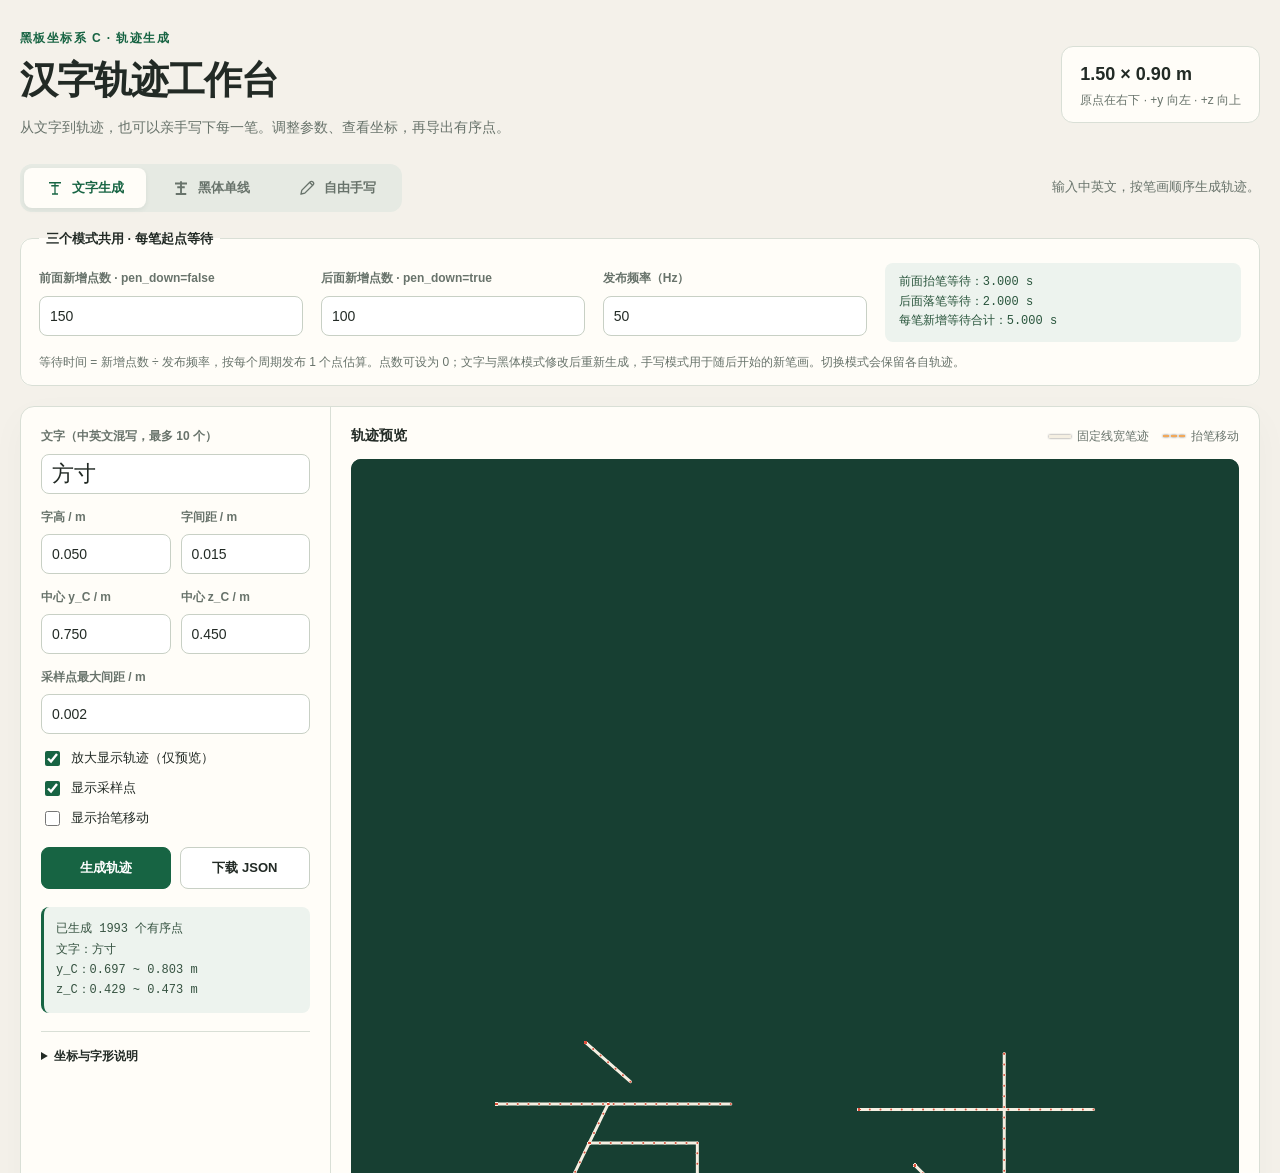
==== commit ce3830f2: "Add Noto Heiti single-line trajectory generation with font loading and offline import" ====
--- a/create_hanzi.html
+++ b/create_hanzi.html
@@ -3,9 +3,9 @@
 <head>
   <meta charset="utf-8">
   <meta name="viewport" content="width=device-width, initial-scale=1">
-  <meta name="description" content="中英文文字与自由手写轨迹生成器，支持黑板坐标预览、可调等待点数、等待时间估算和 JSON 导出。">
+  <meta name="description" content="中英文文字、黑体单线与自由手写轨迹生成器，支持黑板坐标预览、可调等待点数、等待时间估算和 JSON 导出。">
   <meta name="theme-color" content="#176443">
-  <title>汉字轨迹工作台 · 文字生成与自由手写</title>
+  <title>汉字轨迹工作台 · 文字、黑体单线与自由手写</title>
   <style>
     :root {
       color-scheme: light;
@@ -87,6 +87,20 @@
     @media (max-width: 1060px) { .wait-grid { grid-template-columns: repeat(3, minmax(0, 1fr)); } .wait-times { grid-column: 1 / -1; } }
     @media (max-width: 850px) { main { width: calc(100% - 24px); padding: 20px 0; } .app-header { align-items: flex-start; } .board-badge { padding: 9px 12px; } .layout, .frame { grid-template-columns: 1fr; } aside { border-right: 0; border-bottom: 1px solid var(--line); } .mode-bar { align-items: flex-start; flex-direction: column; gap: 10px; } .preview-head { align-items: flex-start; flex-direction: column; gap: 8px; } #text-canvas { min-height: 420px; height: 55vh; } .canvas-wrap { min-height: 420px; height: 60vh; } }
     @media (max-width: 520px) { .app-header { flex-direction: column; gap: 12px; margin-bottom: 18px; } .board-badge { width: 100%; display: flex; align-items: center; gap: 14px; } .board-badge strong { font-size: 16px; } .mode-tabs { width: 100%; } .mode-tab { flex: 1; padding: 10px; } .wait-grid { grid-template-columns: 1fr 1fr; gap: 12px; } .frequency-field { grid-column: 1 / -1; } .wait-settings { padding: 12px; } aside, .preview { padding: 15px; } .workspace-head { align-items: flex-start; flex-direction: column; gap: 5px; } .canvas-wrap { min-height: 360px; padding: 5px; } }
+
+    select { width: 100%; height: 40px; padding: 0 9px; border: 1px solid #c8d0c5; border-radius: 8px; background: #fff; color: var(--ink); font: inherit; font-size: 13px; }
+    .heiti-font-panel { min-width: 0; margin: 0 0 16px; padding: 10px; border: 1px solid var(--line); border-radius: 8px; }
+    .heiti-font-panel legend { padding: 0 5px; font-size: 12px; font-weight: 700; }
+    .heiti-font-panel button { width: 100%; }
+    .heiti-import { margin: 12px 0 0; }
+    #heiti-fontFile { width: 100%; min-width: 0; font-size: 12px; }
+    #heiti-fontStatus { overflow-wrap: anywhere; }
+    #heiti-fontStatus.error { color: #9d2e20; }
+    #heiti-canvas { height: clamp(470px, 64vh, 760px); min-height: 470px; background: var(--board); flex: 1; }
+    #mode-heiti a { color: var(--accent); }
+    .font-license { margin-top: 12px; font-size: 12px; color: var(--muted); }
+    .font-license pre { max-height: 240px; overflow: auto; padding: 12px; white-space: pre-wrap; overflow-wrap: anywhere; background: var(--panel); }
+    @media(max-width:520px) { .mode-tab { gap: 4px; padding: 10px 6px; font-size: 12px; } .mode-tab svg { width: 15px; } #heiti-canvas { min-height: 360px; } }
   </style>
 </head>
 <body>
@@ -104,6 +118,9 @@
         <button id="tab-text" class="mode-tab" type="button" role="tab" aria-selected="true" aria-controls="mode-text" data-mode="text" tabindex="0">
           <svg viewBox="0 0 24 24" fill="none" stroke="currentColor" stroke-width="1.7" aria-hidden="true"><path d="M4 5h16M12 5v15M8 20h8M7 9h10"/></svg>文字生成
         </button>
+        <button id="tab-heiti" class="mode-tab" type="button" role="tab" aria-selected="false" aria-controls="mode-heiti" data-mode="heiti" tabindex="-1">
+          <svg viewBox="0 0 24 24" fill="none" stroke="currentColor" stroke-width="2.5" aria-hidden="true"><path d="M4 6h16M7 11h10M12 3v18M5 20h14"/></svg>黑体单线
+        </button>
         <button id="tab-write" class="mode-tab" type="button" role="tab" aria-selected="false" aria-controls="mode-write" data-mode="write" tabindex="-1">
           <svg viewBox="0 0 24 24" fill="none" stroke="currentColor" stroke-width="1.7" aria-hidden="true"><path d="m15 4 5 5M4 20l5-1L20 8a2 2 0 0 0-4-4L5 15l-1 5Z"/></svg>自由手写
         </button>
@@ -111,14 +128,14 @@
       <p id="modeHint" class="mode-hint">输入中英文，按笔画顺序生成轨迹。</p>
     </div>
     <fieldset class="wait-settings">
-      <legend>两个模式共用 · 每笔起点等待</legend>
+      <legend>三个模式共用 · 每笔起点等待</legend>
       <div class="wait-grid">
         <div class="field"><label for="penUpHoldCount">前面新增点数 · pen_down=false</label><input id="penUpHoldCount" type="number" value="150" min="0" step="1"></div>
         <div class="field"><label for="penDownHoldCount">后面新增点数 · pen_down=true</label><input id="penDownHoldCount" type="number" value="100" min="0" step="1"></div>
         <div class="field frequency-field"><label for="publishFrequency">发布频率（Hz）</label><input id="publishFrequency" type="number" value="50" min="0.001" step="any"></div>
         <output id="waitTimes" class="wait-times" aria-live="polite"></output>
       </div>
-      <p class="wait-note">等待时间 = 新增点数 ÷ 发布频率，按每个周期发布 1 个点估算。点数可设为 0；文字模式修改后重新生成，手写模式用于随后开始的新笔画。切换模式会保留各自轨迹。</p>
+      <p class="wait-note">等待时间 = 新增点数 ÷ 发布频率，按每个周期发布 1 个点估算。点数可设为 0；文字与黑体模式修改后重新生成，手写模式用于随后开始的新笔画。切换模式会保留各自轨迹。</p>
     </fieldset>
     <section id="mode-text" role="tabpanel" aria-labelledby="tab-text">
       <div class="layout">
@@ -197,6 +214,99 @@
       </section>
     </div>
     </section>
+    <section id="mode-heiti" role="tabpanel" aria-labelledby="tab-heiti" hidden>
+      <div class="layout">
+      <aside>
+        <fieldset class="heiti-font-panel">
+          <legend>黑体字库</legend>
+          <p class="hint">默认 Noto Sans CJK SC Regular 2.004（思源黑体同源设计）。首次加载约 16 MB，成功后尝试缓存。</p>
+          <button id="heiti-loadFont" type="button">加载黑体字库</button>
+          <div class="field heiti-import">
+            <label for="heiti-fontFile">或导入本地黑体字体（.otf / .ttf）</label>
+            <input id="heiti-fontFile" type="file" accept=".otf,.ttf">
+          </div>
+          <p id="heiti-fontStatus" class="hint" aria-live="polite">字库尚未加载</p>
+        </fieldset>
+        <div class="field">
+          <label for="heiti-detail">中线精度</label>
+          <select id="heiti-detail">
+            <option value="256">快速</option>
+            <option value="384" selected>标准（推荐）</option>
+            <option value="512">精细</option>
+          </select>
+        </div>
+        <label class="check"><input id="heiti-showReference" type="checkbox" checked>显示原黑体字形参考（仅预览）</label>
+
+        <div class="field">
+          <label for="heiti-text">黑体文字（常用汉字、中英文及数字，最多 10 个）</label>
+          <input id="heiti-text" type="text" value="方寸" maxlength="10" autocomplete="off">
+        </div>
+
+        <div class="numbers">
+          <div class="field">
+            <label for="heiti-size">字高 / m</label>
+            <input id="heiti-size" type="number" value="0.050" min="0.005" max="0.8" step="0.005">
+          </div>
+          <div class="field">
+            <label for="heiti-gap">字间距 / m</label>
+            <input id="heiti-gap" type="number" value="0.015" min="0" max="1.5" step="0.005">
+          </div>
+          <div class="field">
+            <label for="heiti-centerY">中心 y_C / m</label>
+            <input id="heiti-centerY" type="number" value="0.750" min="0" max="1.5" step="0.01">
+          </div>
+          <div class="field">
+            <label for="heiti-centerZ">中心 z_C / m</label>
+            <input id="heiti-centerZ" type="number" value="0.450" min="0" max="0.9" step="0.01">
+          </div>
+        </div>
+
+        <div class="field">
+          <label for="heiti-step">采样点最大间距 / m</label>
+          <input id="heiti-step" type="number" value="0.002" min="0.0002" max="0.1" step="0.0005">
+        </div>
+
+        <label class="check">
+          <input id="heiti-zoom" type="checkbox" checked>
+          放大显示轨迹（仅预览）
+        </label>
+        <label class="check">
+          <input id="heiti-showPoints" type="checkbox" checked>
+          显示采样点
+        </label>
+        <label class="check">
+          <input id="heiti-showMoves" type="checkbox">
+          显示抬笔移动
+        </label>
+
+        <div class="buttons">
+          <button id="heiti-generate" class="primary" type="button">生成黑体单线</button>
+          <button id="heiti-download" type="button" disabled>下载黑体 JSON</button>
+        </div>
+
+        <div id="heiti-status" class="status" aria-live="polite"></div>
+        <details class="notes"><summary>黑体中线与书写说明</summary><div class="note">
+      本模块从真实黑体字形提取单线骨架，导出中线轨迹，不描封闭外轮廓。
+      字库不含书写笔顺；中线在交叉处按方向连续性连接，路径采用就近排序，不保证传统汉字笔顺。
+      细小笔画和复杂交叉可能有提取误差，请在实际书写前预览。每条路径仍按共用设置插入抬笔、落笔等待点。
+      字库采用 <a href="https://github.com/notofonts/noto-cjk" target="_blank" rel="noopener noreferrer">Noto Sans CJK</a>，
+      <a href="https://raw.githubusercontent.com/notofonts/noto-cjk/Sans2.004/Sans/OTF/SimplifiedChinese/NotoSansCJKsc-Regular.otf" target="_blank" rel="noopener noreferrer">下载字体</a>。
+      离线时可使用已缓存的字库，或导入本地字体。导出文件为 points_c_heiti.json。
+    </div></details>
+      </aside>
+
+      <section class="preview">
+        <div class="preview-head">
+          <strong>黑体单线预览</strong>
+          <div class="legend">
+            <span class="key"><span class="swatch"></span>固定线宽笔迹</span>
+            <span class="key"><span class="swatch move"></span>抬笔移动</span>
+          </div>
+        </div>
+        <canvas id="heiti-canvas"></canvas>
+      </section>
+    </div>
+    </section>
     <section id="mode-write" role="tabpanel" aria-labelledby="tab-write" hidden>
       <div class="frame">
       <aside>
@@ -246,6 +356,99 @@
     </div>
     </section>
     <p class="page-footer">坐标单位：米 · x_C 固定为 0 · 每笔先抬笔等待、同点落笔等待，再开始书写</p>
+    <details class="font-license"><summary>Noto 黑体字库来源与 OFL 许可证</summary><p>默认字体：Noto Sans CJK SC Regular 2.004，版权信息保留于原版字体文件。<a href="https://github.com/notofonts/noto-cjk" target="_blank" rel="noopener noreferrer">官方项目</a></p><pre>This Font Software is licensed under the SIL Open Font License,
+Version 1.1.
+
+This license is copied below, and is also available with a FAQ at:
+http://scripts.sil.org/OFL
+
+-----------------------------------------------------------
+SIL OPEN FONT LICENSE Version 1.1 - 26 February 2007
+-----------------------------------------------------------
+
+PREAMBLE
+The goals of the Open Font License (OFL) are to stimulate worldwide
+development of collaborative font projects, to support the font
+creation efforts of academic and linguistic communities, and to
+provide a free and open framework in which fonts may be shared and
+improved in partnership with others.
+
+The OFL allows the licensed fonts to be used, studied, modified and
+redistributed freely as long as they are not sold by themselves. The
+fonts, including any derivative works, can be bundled, embedded,
+redistributed and/or sold with any software provided that any reserved
+names are not used by derivative works. The fonts and derivatives,
+however, cannot be released under any other type of license. The
+requirement for fonts to remain under this license does not apply to
+any document created using the fonts or their derivatives.
+
+DEFINITIONS
+"Font Software" refers to the set of files released by the Copyright
+Holder(s) under this license and clearly marked as such. This may
+include source files, build scripts and documentation.
+
+"Reserved Font Name" refers to any names specified as such after the
+copyright statement(s).
+
+"Original Version" refers to the collection of Font Software
+components as distributed by the Copyright Holder(s).
+
+"Modified Version" refers to any derivative made by adding to,
+deleting, or substituting -- in part or in whole -- any of the
+components of the Original Version, by changing formats or by porting
+the Font Software to a new environment.
+
+"Author" refers to any designer, engineer, programmer, technical
+writer or other person who contributed to the Font Software.
+
+PERMISSION &amp; CONDITIONS
+Permission is hereby granted, free of charge, to any person obtaining
+a copy of the Font Software, to use, study, copy, merge, embed,
+modify, redistribute, and sell modified and unmodified copies of the
+Font Software, subject to the following conditions:
+
+1) Neither the Font Software nor any of its individual components, in
+Original or Modified Versions, may be sold by itself.
+
+2) Original or Modified Versions of the Font Software may be bundled,
+redistributed and/or sold with any software, provided that each copy
+contains the above copyright notice and this license. These can be
+included either as stand-alone text files, human-readable headers or
+in the appropriate machine-readable metadata fields within text or
+binary files as long as those fields can be easily viewed by the user.
+
+3) No Modified Version of the Font Software may use the Reserved Font
+Name(s) unless explicit written permission is granted by the
+corresponding Copyright Holder. This restriction only applies to the
+primary font name as presented to the users.
+
+4) The name(s) of the Copyright Holder(s) or the Author(s) of the Font
+Software shall not be used to promote, endorse or advertise any
+Modified Version, except to acknowledge the contribution(s) of the
+Copyright Holder(s) and the Author(s) or with their explicit written
+permission.
+
+5) The Font Software, modified or unmodified, in part or in whole,
+must be distributed entirely under this license, and must not be
+distributed under any other license. The requirement for fonts to
+remain under this license does not apply to any document created using
+the Font Software.
+
+TERMINATION
+This license becomes null and void if any of the above conditions are
+not met.
+
+DISCLAIMER
+THE FONT SOFTWARE IS PROVIDED "AS IS", WITHOUT WARRANTY OF ANY KIND,
+EXPRESS OR IMPLIED, INCLUDING BUT NOT LIMITED TO ANY WARRANTIES OF
+MERCHANTABILITY, FITNESS FOR A PARTICULAR PURPOSE AND NONINFRINGEMENT
+OF COPYRIGHT, PATENT, TRADEMARK, OR OTHER RIGHT. IN NO EVENT SHALL THE
+COPYRIGHT HOLDER BE LIABLE FOR ANY CLAIM, DAMAGES OR OTHER LIABILITY,
+INCLUDING ANY GENERAL, SPECIAL, INDIRECT, INCIDENTAL, OR CONSEQUENTIAL
+DAMAGES, WHETHER IN AN ACTION OF CONTRACT, TORT OR OTHERWISE, ARISING
+FROM, OUT OF THE USE OR INABILITY TO USE THE FONT SOFTWARE OR FROM
+OTHER DEALINGS IN THE FONT SOFTWARE.
+</pre></details>
   </main>
   <script>
   (() => {
@@ -253,6 +456,7 @@
     const tabs = [...document.querySelectorAll(".mode-tab")];
     const descriptions = {
       text: "输入中英文，按笔画顺序生成轨迹。",
+      heiti: "从真实黑体字库提取单线中线，生成适合执笔书写的轨迹。",
       write: "按住指针拖动自由书写；松开后可继续下一笔。"
     };
     function selectMode(mode) {
@@ -1423,5 +1627,1112 @@
     });
   })();
   </script>
+<!-- HEITI_CODE_BEGIN -->
+<script>
+/*
+ * Minimal SFNT Unicode coverage reader for static .otf/.ttf font imports.
+ * Reads cmap formats 4, 12 and 13; glyph zero always means missing.
+ * This checks character coverage, not outline validity or shaping support.
+ * Reference: https://learn.microsoft.com/en-us/typography/opentype/spec/cmap
+ */
+(function (root) {
+  "use strict";
+
+  function parse(buffer) {
+    if (Object.prototype.toString.call(buffer) !== "[object ArrayBuffer]") {
+      throw new TypeError("Expected a font ArrayBuffer.");
+    }
+    var view = new DataView(buffer);
+    var size = view.byteLength;
+    function invalid(message) {
+      throw new Error("Invalid OpenType font: " + message);
+    }
+    function bounds(offset, length, limit) {
+      if (!Number.isSafeInteger(offset) || !Number.isSafeInteger(length) ||
+          offset < 0 || length < 0 || offset > limit || length > limit - offset) {
+        invalid("table data is outside its bounds.");
+      }
+    }
+    function u16(offset) { return view.getUint16(offset, false); }
+    function u32(offset) { return view.getUint32(offset, false); }
+
+    bounds(0, 12, size);
+    var signature = u32(0);
+    if (signature !== 0x00010000 && signature !== 0x4F54544F && signature !== 0x74727565) {
+      throw new Error("Unsupported font container. Select a standalone .otf or .ttf file.");
+    }
+    var count = u16(4);
+    if (!count) invalid("empty table directory.");
+    var directoryEnd = 12 + count * 16;
+    bounds(12, count * 16, size);
+    var tables = Object.create(null);
+    for (var i = 0; i < count; i++) {
+      var record = 12 + i * 16;
+      var tag = String.fromCharCode(view.getUint8(record), view.getUint8(record + 1),
+        view.getUint8(record + 2), view.getUint8(record + 3));
+      var offset = u32(record + 8);
+      var length = u32(record + 12);
+      bounds(offset, length, size);
+      if (length && offset < directoryEnd) invalid("table overlaps the directory.");
+      if (tables[tag]) invalid("duplicate " + tag + " table.");
+      tables[tag] = { offset: offset, length: length };
+    }
+    if (!tables.cmap || !tables.maxp) invalid("missing cmap or maxp table.");
+    var maxp = tables.maxp;
+    if (maxp.length < 6) invalid("truncated maxp table.");
+    var maxpVersion = u32(maxp.offset);
+    if (maxpVersion !== 0x00005000 && maxpVersion !== 0x00010000) invalid("unsupported maxp version.");
+    var glyphCount = u16(maxp.offset + 4);
+    if (!glyphCount) invalid("font has no glyphs.");
+
+    var cmap = tables.cmap;
+    var cmapEnd = cmap.offset + cmap.length;
+    if (cmap.length < 4 || u16(cmap.offset) !== 0) invalid("bad cmap header.");
+    var encodingCount = u16(cmap.offset + 2);
+    bounds(cmap.offset + 4, encodingCount * 8, cmapEnd);
+    var subtableStart = cmap.offset + 4 + encodingCount * 8;
+    var candidates = [];
+    var parsed = Object.create(null);
+
+    function readFormat4(start) {
+      bounds(start, 14, cmapEnd);
+      var length = u16(start + 2);
+      bounds(start, length, cmapEnd);
+      var end = start + length;
+      var twiceSegments = u16(start + 6);
+      if (!twiceSegments || twiceSegments % 2) invalid("bad format 4 segment count.");
+      var segments = twiceSegments / 2;
+      bounds(start, 16 + segments * 8, end);
+      var endCodes = start + 14;
+      var startCodes = start + 16 + segments * 2;
+      var deltas = startCodes + segments * 2;
+      var rangeOffsets = deltas + segments * 2;
+      var glyphArray = rangeOffsets + segments * 2;
+      if (u16(endCodes + segments * 2) !== 0) invalid("bad format 4 reserved field.");
+      var mapping = new Uint16Array(65536);
+      var previousEnd = -1;
+      for (var j = 0; j < segments; j++) {
+        var first = u16(startCodes + j * 2);
+        var last = u16(endCodes + j * 2);
+        var delta = view.getInt16(deltas + j * 2, false);
+        var offsetAddress = rangeOffsets + j * 2;
+        var rangeOffset = u16(offsetAddress);
+        if (first > last || first <= previousEnd) invalid("overlapping or unsorted format 4 segments.");
+        previousEnd = last;
+        var glyphStart = offsetAddress + rangeOffset;
+        if (rangeOffset) {
+          if (rangeOffset % 2 || glyphStart < glyphArray) invalid("bad format 4 glyph offset.");
+          bounds(glyphStart, (last - first + 1) * 2, end);
+        }
+        for (var code = first; code <= last; code++) {
+          var glyph = rangeOffset ? u16(glyphStart + (code - first) * 2) : code;
+          if (!rangeOffset || glyph) glyph = (glyph + delta) & 0xFFFF;
+          if (glyph >= glyphCount) invalid("format 4 glyph index exceeds maxp glyph count.");
+          mapping[code] = glyph;
+        }
+      }
+      if (u16(startCodes + (segments - 1) * 2) !== 0xFFFF || previousEnd !== 0xFFFF) {
+        invalid("missing format 4 sentinel.");
+      }
+      return function (code) { return code <= 0xFFFF && mapping[code] !== 0; };
+    }
+
+    function readGroups(start, format) {
+      bounds(start, 16, cmapEnd);
+      if (u16(start + 2) !== 0) invalid("bad format " + format + " reserved field.");
+      var length = u32(start + 4);
+      bounds(start, length, cmapEnd);
+      var end = start + length;
+      bounds(start, 16, end);
+      var groups = u32(start + 12);
+      bounds(start + 16, groups * 12, end);
+      var previousEnd = -1;
+      for (var j = 0; j < groups; j++) {
+        var group = start + 16 + j * 12;
+        var first = u32(group);
+        var last = u32(group + 4);
+        var glyph = u32(group + 8);
+        if (first > last || last > 0x10FFFF || first <= previousEnd) {
+          invalid("overlapping or invalid format " + format + " character groups.");
+        }
+        if (glyph + (format === 12 ? last - first : 0) >= glyphCount) {
+          invalid("format " + format + " glyph index exceeds maxp glyph count.");
+        }
+        previousEnd = last;
+      }
+      return function (code) {
+        var low = 0;
+        var high = groups - 1;
+        while (low <= high) {
+          var middle = Math.floor((low + high) / 2);
+          var group = start + 16 + middle * 12;
+          var first = u32(group);
+          var last = u32(group + 4);
+          if (code < first) high = middle - 1;
+          else if (code > last) low = middle + 1;
+          else return u32(group + 8) + (format === 12 ? code - first : 0) !== 0;
+        }
+        return false;
+      };
+    }
+
+    for (var encoding = 0; encoding < encodingCount; encoding++) {
+      var encodingRecord = cmap.offset + 4 + encoding * 8;
+      var platform = u16(encodingRecord);
+      var encodingId = u16(encodingRecord + 2);
+      var start = cmap.offset + u32(encodingRecord + 4);
+      bounds(start, 2, cmapEnd);
+      if (start < subtableStart) invalid("cmap subtable overlaps encoding records.");
+      var unicode = platform === 0 && encodingId <= 6 && encodingId !== 5;
+      unicode = unicode || (platform === 3 && (encodingId === 1 || encodingId === 10));
+      if (!unicode) continue;
+      var format = u16(start);
+      if (format !== 4 && format !== 12 && format !== 13) continue;
+      var key = String(start);
+      if (!parsed[key]) parsed[key] = format === 4 ? readFormat4(start) : readGroups(start, format);
+      // Use one Unicode subtable, as specified by OpenType. Prefer full Unicode
+      // format 12, then normal BMP format 4, then last-resort format 13.
+      var priority = (format === 12 ? 300 : format === 4 ? 200 : 100) + (platform === 0 ? 10 : 0);
+      candidates.push({ priority: priority, contains: parsed[key] });
+    }
+    if (!candidates.length) {
+      throw new Error("Unsupported font: no Unicode cmap format 4, 12 or 13.");
+    }
+    candidates.sort(function (a, b) { return b.priority - a.priority; });
+    var contains = candidates[0].contains;
+    return Object.freeze({
+      hasGlyph: function (codePoint) {
+        return Number.isInteger(codePoint) && codePoint >= 0 && codePoint <= 0x10FFFF &&
+          !(codePoint >= 0xD800 && codePoint <= 0xDFFF) && contains(codePoint);
+      }
+    });
+  }
+
+  var api = Object.freeze({ parse: parse });
+  if (typeof module === "object" && module.exports) module.exports = api;
+  root.HeitiFontCoverage = api;
+})(typeof globalThis !== "undefined" ? globalThis : this);
+
+</script>
+<script>
+/*
+ * Raster glyphs -> single-line paths. No DOM or third-party dependencies.
+ * The resulting paths follow the visible glyph skeleton; a font does not encode
+ * handwriting stroke order, so this does not recover traditional stroke order.
+ * All coordinates are pixel coordinates in the input raster.
+ */
+(function (root) {
+  "use strict";
+
+  const DX = [0, 1, 1, 1, 0, -1, -1, -1];
+  const DY = [-1, -1, 0, 1, 1, 1, 0, -1];
+  const SQRT2 = Math.SQRT2;
+
+  function checkedMask(mask, width, height) {
+    if (!Number.isSafeInteger(width) || !Number.isSafeInteger(height) ||
+        width < 1 || height < 1 || !Number.isSafeInteger(width * height)) {
+      throw new TypeError("Raster width and height must be positive integers.");
+    }
+    if (!mask || typeof mask.length !== "number" || mask.length !== width * height) {
+      throw new TypeError("Raster mask length must equal width × height.");
+    }
+    const binary = new Uint8Array(mask.length);
+    for (let i = 0; i < mask.length; i++) binary[i] = mask[i] ? 1 : 0;
+    return binary;
+  }
+
+  function nonnegativeOption(value, fallback, name) {
+    if (value === undefined) return fallback;
+    if (!Number.isFinite(value) || value < 0) {
+      throw new TypeError(name + " must be a finite nonnegative number.");
+    }
+    return value;
+  }
+
+  function thin(mask, width, height) {
+    const input = checkedMask(mask, width, height);
+    // A zero border allows glyphs touching any input edge to be thinned too.
+    const stride = width + 2;
+    const data = new Uint8Array(stride * (height + 2));
+    for (let y = 0; y < height; y++) {
+      data.set(input.subarray(y * width, (y + 1) * width), (y + 1) * stride + 1);
+    }
+    const remove = [];
+    let changed;
+    do {
+      changed = false;
+      for (let pass = 0; pass < 2; pass++) {
+        remove.length = 0;
+        for (let y = 1; y <= height; y++) {
+          for (let x = 1; x <= width; x++) {
+            const i = y * stride + x;
+            if (!data[i]) continue;
+            const n = data[i - stride], ne = data[i - stride + 1];
+            const e = data[i + 1], se = data[i + stride + 1];
+            const s = data[i + stride], sw = data[i + stride - 1];
+            const w = data[i - 1], nw = data[i - stride - 1];
+            const count = n + ne + e + se + s + sw + w + nw;
+            // Zhang–Suen's two alternating deletion passes retain endpoints
+            // (one neighbour) and connected components while thinning strokes.
+            if (count < 2 || count > 6) continue;
+            const transitions = (!n && ne) + (!ne && e) + (!e && se) +
+              (!se && s) + (!s && sw) + (!sw && w) + (!w && nw) + (!nw && n);
+            if (transitions !== 1) continue;
+            if (pass === 0 ? (n * e * s || e * s * w) : (n * e * w || n * s * w)) continue;
+            remove.push(i);
+          }
+        }
+        if (remove.length) changed = true;
+        for (const i of remove) data[i] = 0;
+      }
+    } while (changed);
+    const result = new Uint8Array(input.length);
+    for (let y = 0; y < height; y++) {
+      result.set(data.subarray((y + 1) * stride + 1, (y + 1) * stride + width + 1), y * width);
+    }
+    // Parallel deletion can completely consume a very small filled component
+    // (notably a 2 × 2 dot). Keep its nearest-to-centroid pixel as a pen dot.
+    const seen = new Uint8Array(input.length);
+    for (let start = 0; start < input.length; start++) {
+      if (!input[start] || seen[start]) continue;
+      const component = [start];
+      seen[start] = 1;
+      let surviving = false, sumX = 0, sumY = 0;
+      for (let cursor = 0; cursor < component.length; cursor++) {
+        const i = component[cursor], x = i % width, y = Math.floor(i / width);
+        surviving = surviving || !!result[i];
+        sumX += x;
+        sumY += y;
+        for (let d = 0; d < 8; d++) {
+          const nx = x + DX[d], ny = y + DY[d], next = ny * width + nx;
+          if (nx < 0 || ny < 0 || nx >= width || ny >= height || !input[next] || seen[next]) continue;
+          seen[next] = 1;
+          component.push(next);
+        }
+      }
+      if (!surviving) {
+        const cx = sumX / component.length, cy = sumY / component.length;
+        let closest = start, distance = Infinity;
+        for (const i of component) {
+          const d = (i % width - cx) ** 2 + (Math.floor(i / width) - cy) ** 2;
+          if (d < distance) { distance = d; closest = i; }
+        }
+        result[closest] = 1;
+      }
+    }
+    return result;
+  }
+
+  function makeGraph(mask, width, height) {
+    const links = new Uint8Array(mask.length);
+    const degrees = new Uint8Array(mask.length);
+    for (let i = 0; i < mask.length; i++) {
+      if (!mask[i]) continue;
+      const x = i % width, y = Math.floor(i / width);
+      for (let d = 0; d < 8; d++) {
+        const nx = x + DX[d], ny = y + DY[d];
+        if (nx < 0 || ny < 0 || nx >= width || ny >= height || !mask[ny * width + nx]) continue;
+        // An L-shaped chain already joins these diagonal pixels via an
+        // orthogonal pixel. A diagonal edge would create a false triangle.
+        if ((d & 1) && (mask[y * width + nx] || mask[ny * width + x])) continue;
+        links[i] |= 1 << d;
+        degrees[i]++;
+      }
+    }
+    return { links: links, degrees: degrees };
+  }
+
+  function pruneTerminalSpurs(mask, width, height, maxLength) {
+    if (maxLength === 0) return;
+    const graph = makeGraph(mask, width, height);
+    const remove = new Set();
+    // One conservative pass: only a short endpoint-to-junction branch is
+    // removed. Short standalone strokes and every loop are retained.
+    for (let start = 0; start < mask.length; start++) {
+      if (graph.degrees[start] !== 1) continue;
+      let previous = -1, current = start, length = 0;
+      const branch = [start];
+      while (length <= maxLength) {
+        let next = -1, direction = -1;
+        for (let d = 0; d < 8; d++) {
+          if (!(graph.links[current] & (1 << d))) continue;
+          const candidate = current + DY[d] * width + DX[d];
+          if (candidate !== previous) { next = candidate; direction = d; break; }
+        }
+        if (next < 0) break;
+        length += (direction & 1) ? SQRT2 : 1;
+        if (length > maxLength) break;
+        if (graph.degrees[next] >= 3) {
+          for (const i of branch) remove.add(i);
+          break;
+        }
+        if (graph.degrees[next] !== 2) break;
+        branch.push(next);
+        previous = current;
+        current = next;
+      }
+    }
+    for (const i of remove) mask[i] = 0;
+  }
+
+  function traceChecked(mask, width, height) {
+    const graph = makeGraph(mask, width, height);
+    const visited = new Uint8Array(mask.length);
+    const paths = [];
+    const point = function (i) { return [i % width, Math.floor(i / width)]; };
+    function walk(start, firstDirection) {
+      const path = [point(start)];
+      let current = start, direction = firstDirection;
+      while (direction >= 0) {
+        const next = current + DY[direction] * width + DX[direction];
+        visited[current] |= 1 << direction;
+        visited[next] |= 1 << ((direction + 4) & 7);
+        path.push(point(next));
+        if (graph.degrees[next] !== 2 || next === start) break;
+        current = next;
+        direction = -1;
+        for (let d = 0; d < 8; d++) {
+          if ((graph.links[current] & (1 << d)) && !(visited[current] & (1 << d))) {
+            direction = d;
+            break;
+          }
+        }
+      }
+      paths.push(path);
+    }
+    // Begin with endpoints, then junctions. Stop at each junction so no
+    // skeleton edge is traversed twice just to reach a different branch.
+    for (const endpointPass of [true, false]) {
+      for (let i = 0; i < mask.length; i++) {
+        if (!mask[i]) continue;
+        const degree = graph.degrees[i];
+        if (endpointPass ? degree !== 1 : degree < 3) continue;
+        for (let d = 0; d < 8; d++) {
+          if ((graph.links[i] & (1 << d)) && !(visited[i] & (1 << d))) walk(i, d);
+        }
+      }
+    }
+    for (let i = 0; i < mask.length; i++) {
+      if (!mask[i]) continue;
+      if (graph.degrees[i] === 0) { paths.push([point(i)]); continue; }
+      // Remaining edges belong to closed cycles; retain their closing point.
+      for (let d = 0; d < 8; d++) {
+        if ((graph.links[i] & (1 << d)) && !(visited[i] & (1 << d))) walk(i, d);
+      }
+    }
+    return paths;
+  }
+
+  function trace(mask, width, height) {
+    return traceChecked(checkedMask(mask, width, height), width, height);
+  }
+
+  function segmentDistanceSquared(point, a, b) {
+    const dx = b[0] - a[0], dy = b[1] - a[1];
+    const denominator = dx * dx + dy * dy;
+    const t = denominator ? Math.max(0, Math.min(1,
+      ((point[0] - a[0]) * dx + (point[1] - a[1]) * dy) / denominator)) : 0;
+    const ex = point[0] - a[0] - t * dx, ey = point[1] - a[1] - t * dy;
+    return ex * ex + ey * ey;
+  }
+
+  function joinAtJunctions(paths) {
+    const vertices = new Map();
+    const paired = new Int32Array(paths.length * 2);
+    paired.fill(-1);
+    const closed = new Uint8Array(paths.length);
+    function outgoingTangent(path, side) {
+      const first = side ? path.length - 1 : 0;
+      const step = side ? -1 : 1;
+      let previous = path[first], point = previous, length = 0;
+      // Looking a few pixels into a branch avoids pairing according to the
+      // stair-step direction of its first raster edge alone.
+      for (let i = first + step; i >= 0 && i < path.length; i += step) {
+        point = path[i];
+        length += Math.hypot(point[0] - previous[0], point[1] - previous[1]);
+        if (length >= 5) break;
+        previous = point;
+      }
+      const dx = point[0] - path[first][0], dy = point[1] - path[first][1];
+      const norm = Math.hypot(dx, dy);
+      return norm ? [dx / norm, dy / norm] : null;
+    }
+    for (let i = 0; i < paths.length; i++) {
+      const path = paths[i];
+      if (path.length < 2) continue;
+      const a = path[0], b = path[path.length - 1];
+      if (a[0] === b[0] && a[1] === b[1]) {
+        // A self-closing branch is already a complete loop. Do not route a
+        // different stroke through it merely because it meets a junction.
+        closed[i] = 1;
+        continue;
+      }
+      for (let side = 0; side < 2; side++) {
+        const point = side ? b : a;
+        const tangent = outgoingTangent(path, side);
+        if (!tangent) continue;
+        const key = point[0] + "," + point[1];
+        if (!vertices.has(key)) vertices.set(key, []);
+        vertices.get(key).push({ endpoint: i * 2 + side, tangent: tangent });
+      }
+    }
+    for (const endpoints of vertices.values()) {
+      const remaining = endpoints.slice();
+      while (remaining.length >= 2) {
+        let bestDot = -Math.SQRT1_2, bestA = -1, bestB = -1;
+        for (let a = 0; a < remaining.length - 1; a++) {
+          for (let b = a + 1; b < remaining.length; b++) {
+            const u = remaining[a].tangent, v = remaining[b].tangent;
+            const dot = u[0] * v[0] + u[1] * v[1];
+            // Pair the most nearly opposite outgoing directions, allowing
+            // at most 45 degrees away from a straight continuation.
+            if (dot <= bestDot) { bestDot = dot; bestA = a; bestB = b; }
+          }
+        }
+        if (bestA < 0) break;
+        const a = remaining[bestA].endpoint, b = remaining[bestB].endpoint;
+        paired[a] = b;
+        paired[b] = a;
+        remaining.splice(bestB, 1);
+        remaining.splice(bestA, 1);
+      }
+    }
+    const used = new Uint8Array(paths.length), joined = [];
+    function follow(start) {
+      let entry = start;
+      const result = [];
+      while (entry >= 0) {
+        const index = Math.floor(entry / 2), side = entry & 1;
+        if (used[index]) break;
+        used[index] = 1;
+        const path = paths[index];
+        if (side) {
+          for (let i = path.length - 1; i >= 0; i--) {
+            if (i === path.length - 1 && result.length) continue;
+            result.push(path[i]);
+          }
+        } else {
+          for (let i = 0; i < path.length; i++) {
+            if (i === 0 && result.length) continue;
+            result.push(path[i]);
+          }
+        }
+        entry = paired[index * 2 + (1 - side)];
+      }
+      joined.push(result);
+    }
+    // Start open trails at a free end; fully paired components are cycles and
+    // are visited in the second pass. Every source path remains used once.
+    for (let i = 0; i < paths.length; i++) {
+      if (used[i]) continue;
+      if (closed[i] || paths[i].length < 2) { used[i] = 1; joined.push(paths[i]); continue; }
+      if (paired[i * 2] < 0) follow(i * 2);
+      else if (paired[i * 2 + 1] < 0) follow(i * 2 + 1);
+    }
+    for (let i = 0; i < paths.length; i++) if (!used[i]) follow(i * 2);
+    return joined;
+  }
+
+  function simplifyOpen(points, tolerance) {
+    if (points.length <= 2 || tolerance === 0) return points;
+    const keep = new Uint8Array(points.length);
+    keep[0] = keep[points.length - 1] = 1;
+    const stack = [[0, points.length - 1]], threshold = tolerance * tolerance;
+    while (stack.length) {
+      const range = stack.pop(), first = range[0], last = range[1];
+      let greatest = threshold, split = -1;
+      for (let i = first + 1; i < last; i++) {
+        const distance = segmentDistanceSquared(points[i], points[first], points[last]);
+        if (distance > greatest) { greatest = distance; split = i; }
+      }
+      if (split !== -1) {
+        keep[split] = 1;
+        if (split - first > 1) stack.push([first, split]);
+        if (last - split > 1) stack.push([split, last]);
+      }
+    }
+    return points.filter(function (_, i) { return keep[i]; });
+  }
+
+  function simplify(points, tolerance) {
+    if (points.length < 4) return simplifyOpen(points, tolerance);
+    const a = points[0], b = points[points.length - 1];
+    if (a[0] !== b[0] || a[1] !== b[1]) return simplifyOpen(points, tolerance);
+    // Split a closed cycle into two open arcs. Simplifying a zero-length
+    // start/end segment directly can erase the entire loop at large tolerance.
+    let split = 1, distance = -1;
+    for (let i = 1; i < points.length - 1; i++) {
+      const d = (points[i][0] - a[0]) ** 2 + (points[i][1] - a[1]) ** 2;
+      if (d > distance) { distance = d; split = i; }
+    }
+    const first = simplifyOpen(points.slice(0, split + 1), tolerance);
+    const second = simplifyOpen(points.slice(split), tolerance);
+    const result = first.concat(second.slice(1));
+    return result.length >= 4 ? result : points;
+  }
+
+  function orderPaths(paths) {
+    if (paths.length < 2) return paths;
+    const pending = paths.slice(), ordered = [pending.shift()];
+    while (pending.length) {
+      const current = ordered[ordered.length - 1];
+      const end = current[current.length - 1];
+      let bestIndex = 0, bestDistance = Infinity, reverse = false;
+      for (let i = 0; i < pending.length; i++) {
+        const path = pending[i];
+        for (let side = 0; side < 2; side++) {
+          const p = path[side ? path.length - 1 : 0];
+          const distance = (end[0] - p[0]) ** 2 + (end[1] - p[1]) ** 2;
+          if (distance < bestDistance) { bestDistance = distance; bestIndex = i; reverse = !!side; }
+        }
+      }
+      const path = pending.splice(bestIndex, 1)[0];
+      if (reverse) path.reverse();
+      ordered.push(path);
+    }
+    return ordered;
+  }
+
+  function extract(mask, width, height, options) {
+    options = options || {};
+    const minBranchLength = nonnegativeOption(options.minBranchLength, 2, "minBranchLength");
+    const simplifyTolerance = nonnegativeOption(options.simplifyTolerance, 0.65, "simplifyTolerance");
+    const joinJunctions = options.joinJunctions === undefined ? true : options.joinJunctions;
+    if (typeof joinJunctions !== "boolean") throw new TypeError("joinJunctions must be a boolean.");
+    const skeleton = thin(mask, width, height);
+    pruneTerminalSpurs(skeleton, width, height, minBranchLength);
+    let paths = traceChecked(skeleton, width, height);
+    if (joinJunctions) paths = joinAtJunctions(paths);
+    return orderPaths(paths.map(function (path) {
+      return simplify(path, simplifyTolerance);
+    }));
+  }
+
+  const api = Object.freeze({ thin: thin, trace: trace, extract: extract });
+  root.HeitiSkeleton = api;
+  if (typeof module !== "undefined" && module.exports) module.exports = api;
+})(typeof globalThis !== "undefined" ? globalThis : this);
+
+</script>
+<script>
+/* Black-font rasterization and single-line extraction; embedded in create_hanzi.html. */
+(() => {
+  "use strict";
+  const BOARD_Y = 1.5, BOARD_Z = 0.9;
+  const FONT_KEY = "noto-sans-cjk-sc-regular-2.004";
+  const FONT_URLS = [
+    "https://cdn.jsdelivr.net/gh/notofonts/noto-cjk@Sans2.004/Sans/OTF/SimplifiedChinese/NotoSansCJKsc-Regular.otf",
+    "https://raw.githubusercontent.com/notofonts/noto-cjk/Sans2.004/Sans/OTF/SimplifiedChinese/NotoSansCJKsc-Regular.otf"
+  ];
+  const el = Object.fromEntries([
+    "text", "size", "gap", "centerY", "centerZ", "step", "detail", "zoom",
+    "showPoints", "showMoves", "showReference", "generate", "download", "status",
+    "canvas", "loadFont", "fontFile", "fontStatus"
+  ].map((name) => [name, document.getElementById("heiti-" + name)]));
+  for (const name of ["penUpHoldCount", "penDownHoldCount", "publishFrequency", "waitTimes"]) {
+    el[name] = document.getElementById(name);
+  }
+  const state = {
+    points: [], bounds: null, pending: false, font: null, cache: new Map(),
+    settings: null, glyphs: [], fontSequence: 0
+  };
+
+  // Shared trajectory sampling and preview routines are inserted here by the page assembler.
+    function readNumber(input, name, minimum, maximum) {
+      const result = Number(input.value);
+      if (!Number.isFinite(result) || result < minimum || result > maximum) {
+        throw new Error(name + "应在 " + minimum + " ~ " + maximum + " 之间");
+      }
+      return result;
+    }
+
+    function readHoldSettings() {
+      const readCount = (input, name) => {
+        const count = Number(input.value);
+        if (!input.value.trim() || !Number.isSafeInteger(count) || count < 0) {
+          throw new Error(name + "必须是大于等于 0 的整数");
+        }
+        return count;
+      };
+      const upHoldCount = readCount(el.penUpHoldCount, "前面新增点数");
+      const downHoldCount = readCount(el.penDownHoldCount, "后面新增点数");
+      const publishFrequency = Number(el.publishFrequency.value);
+      if (!Number.isFinite(publishFrequency) || publishFrequency <= 0) {
+        throw new Error("发布频率必须大于 0 Hz");
+      }
+      return { upHoldCount, downHoldCount, publishFrequency };
+    }
+
+    function updateWaitTimes() {
+      try {
+        const hold = readHoldSettings();
+        const before = hold.upHoldCount / hold.publishFrequency;
+        const after = hold.downHoldCount / hold.publishFrequency;
+        el.waitTimes.textContent =
+          "前面抬笔等待：" + before.toFixed(3) + " s\n" +
+          "后面落笔等待：" + after.toFixed(3) + " s\n" +
+          "每笔新增等待合计：" + (before + after).toFixed(3) + " s";
+        el.waitTimes.classList.toggle("error", false);
+      } catch (error) {
+        el.waitTimes.textContent = error.message;
+        el.waitTimes.classList.toggle("error", true);
+      }
+    }
+
+    function readSettings() {
+      const characters = [...el.text.value.replace(/\s/g, "")];
+      if (!characters.length) throw new Error("请至少输入一个中文或英文字母");
+      if (characters.length > 10) throw new Error("一次最多生成 10 个字符");
+
+      return {
+        characters,
+        size: readNumber(el.size, "字高", 0.005, 0.8),
+        gap: readNumber(el.gap, "字间距", 0, BOARD_Y),
+        centerY: readNumber(el.centerY, "中心 y_C", 0, BOARD_Y),
+        centerZ: readNumber(el.centerZ, "中心 z_C", 0, BOARD_Z),
+        step: readNumber(el.step, "采样间距", 0.0002, 0.1),
+        hold: readHoldSettings()
+      };
+    }
+
+    function addPoint(points, y, z, penDown, label) {
+      if (points.length >= 250000) throw new Error("轨迹点数过多，请减少等待点数或增大采样间距。");
+      points.push({
+        x: 0,
+        y: Number(y.toFixed(6)),
+        z: Number(z.toFixed(6)),
+        pen_down: penDown,
+        label
+      });
+    }
+
+    function sampleSegment(points, start, end, step, penDown, label) {
+      const distance = Math.hypot(end.y - start.y, end.z - start.z);
+      const count = Math.max(1, Math.ceil(distance / step));
+      for (let index = 1; index <= count; index += 1) {
+        const ratio = index / count;
+        addPoint(
+          points,
+          start.y + (end.y - start.y) * ratio,
+          start.z + (end.z - start.z) * ratio,
+          penDown,
+          label
+        );
+      }
+    }
+
+    function mapStroke(rawStroke, centerY, centerZ, size) {
+      return rawStroke.map(([rawY, rawZ]) => ({
+        y: centerY - rawY * size,
+        z: centerZ + rawZ * size
+      }));
+    }
+
+    function calculateBounds(points) {
+      const box = { minY: Infinity, maxY: -Infinity, minZ: Infinity, maxZ: -Infinity };
+      for (const point of points) {
+        box.minY = Math.min(box.minY, point.y); box.maxY = Math.max(box.maxY, point.y);
+        box.minZ = Math.min(box.minZ, point.z); box.maxZ = Math.max(box.maxZ, point.z);
+      }
+      return box;
+    }
+
+    function makeTrajectory(settings, glyphs) {
+      const points = [];
+      const count = settings.characters.length;
+
+      settings.characters.forEach((character, characterIndex) => {
+        const characterCenterY =
+          settings.centerY + (0.5 * (count - 1) - characterIndex) * (settings.size + settings.gap);
+
+        glyphs[characterIndex].forEach((rawStroke, strokeIndex) => {
+          const stroke = mapStroke(rawStroke, characterCenterY, settings.centerZ, settings.size);
+          const label = "char" + (characterIndex + 1) + "_stroke" + (strokeIndex + 1);
+
+          if (!points.length) {
+            addPoint(points, stroke[0].y, stroke[0].z, false, label + "_start");
+          } else {
+            const previousEnd = points[points.length - 1];
+            sampleSegment(
+              points,
+              previousEnd,
+              stroke[0],
+              settings.step,
+              false,
+              label + "_move"
+            );
+            points[points.length - 1].label = label + "_start";
+          }
+
+          // 在每笔起点按设置追加同坐标的抬笔、落笔等待点。
+          for (let hold = 0; hold < settings.hold.upHoldCount; hold += 1) {
+            if (points.length >= 250000) throw new Error("轨迹点数过多，请减少等待点数。");
+            points.push({ ...points[points.length - 1] });
+          }
+          addPoint(points, stroke[0].y, stroke[0].z, true, label + "_down");
+          for (let hold = 0; hold < settings.hold.downHoldCount; hold += 1) {
+            if (points.length >= 250000) throw new Error("轨迹点数过多，请减少等待点数。");
+            points.push({ ...points[points.length - 1] });
+          }
+
+          for (let index = 1; index < stroke.length; index += 1) {
+            sampleSegment(
+              points,
+              stroke[index - 1],
+              stroke[index],
+              settings.step,
+              true,
+              label
+            );
+          }
+          const end = stroke[stroke.length - 1];
+          addPoint(points, end.y, end.z, false, label + "_up");
+        });
+      });
+
+      if (points.length) {
+        const finalPoint = points[points.length - 1];
+        finalPoint.pen_down = true;
+        finalPoint.label = finalPoint.label.replace(/_up$/, "_end");
+        points.push({
+          ...finalPoint,
+          pen_down: false,
+          label: finalPoint.label.replace(/_end$/, "_final_up")
+        });
+      }
+
+      const outside = points.find((point) =>
+        point.y < 0 || point.y > BOARD_Y || point.z < 0 || point.z > BOARD_Z
+      );
+      if (outside) {
+        throw new Error(
+          "轨迹超出黑板：y_C=" + outside.y.toFixed(3) +
+          "，z_C=" + outside.z.toFixed(3) + " m"
+        );
+      }
+      return points;
+    }
+
+    function canvasScene() {
+      const rect = el.canvas.getBoundingClientRect();
+      const ratio = window.devicePixelRatio || 1;
+      const pixelWidth = Math.max(1, Math.round(rect.width * ratio));
+      const pixelHeight = Math.max(1, Math.round(rect.height * ratio));
+      if (el.canvas.width !== pixelWidth || el.canvas.height !== pixelHeight) {
+        el.canvas.width = pixelWidth;
+        el.canvas.height = pixelHeight;
+      }
+      const context = el.canvas.getContext("2d");
+      context.setTransform(ratio, 0, 0, ratio, 0, 0);
+      return { context, width: rect.width, height: rect.height };
+    }
+
+    function draw() {
+      if (document.getElementById("mode-heiti").hidden) return;
+      const { context, width, height } = canvasScene();
+      context.clearRect(0, 0, width, height);
+      context.fillStyle = "#173f32";
+      context.fillRect(0, 0, width, height);
+
+      let range = { minY: 0, maxY: BOARD_Y, minZ: 0, maxZ: BOARD_Z };
+      if (el.zoom.checked && state.bounds) {
+        const marginY = Math.max(0.012, (state.bounds.maxY - state.bounds.minY) * 0.18);
+        const marginZ = Math.max(0.012, (state.bounds.maxZ - state.bounds.minZ) * 0.18);
+        range = {
+          minY: state.bounds.minY - marginY,
+          maxY: state.bounds.maxY + marginY,
+          minZ: state.bounds.minZ - marginZ,
+          maxZ: state.bounds.maxZ + marginZ
+        };
+      }
+
+      const padding = 38;
+      const scale = Math.min(
+        (width - padding * 2) / Math.max(range.maxY - range.minY, 1e-9),
+        (height - padding * 2) / Math.max(range.maxZ - range.minZ, 1e-9)
+      );
+      const drawingWidth = (range.maxY - range.minY) * scale;
+      const drawingHeight = (range.maxZ - range.minZ) * scale;
+      const left = (width - drawingWidth) / 2;
+      const top = (height - drawingHeight) / 2;
+      const pixel = (point) => ({
+        x: left + (range.maxY - point.y) * scale,
+        y: top + (range.maxZ - point.z) * scale
+      });
+
+      if (!el.zoom.checked) {
+        context.strokeStyle = "rgba(255,255,255,0.28)";
+        context.lineWidth = 1;
+        context.strokeRect(left, top, drawingWidth, drawingHeight);
+        context.fillStyle = "rgba(255,255,255,0.62)";
+        context.font = "12px Segoe UI, sans-serif";
+        context.fillText("1.50 m × 0.90 m", left + 10, top + 20);
+        context.fillText("O_C", left + drawingWidth - 28, top + drawingHeight - 10);
+      }
+
+      // 每段落笔线都使用同一个宽度；不读取压力，也不做起收笔渐变。
+      drawReference(context, pixel, scale);
+      context.lineCap = "round";
+      context.lineJoin = "round";
+      for (let index = 1; index < state.points.length; index += 1) {
+        const previous = pixel(state.points[index - 1]);
+        const current = pixel(state.points[index]);
+        const penDown = state.points[index].pen_down;
+        if (!penDown && !el.showMoves.checked) continue;
+
+        context.beginPath();
+        context.moveTo(previous.x, previous.y);
+        context.lineTo(current.x, current.y);
+        context.strokeStyle = penDown ? "#f5efe2" : "#f1a95b";
+        context.lineWidth = penDown ? 3 : 1.5;
+        context.setLineDash(penDown ? [] : [6, 5]);
+        context.stroke();
+      }
+      context.setLineDash([]);
+
+      if (el.showPoints.checked) {
+        const pointRadius = state.points.length > 500 ? 1 : 1.6;
+        state.points.forEach((point) => {
+          if (!point.pen_down) return;
+          const p = pixel(point);
+          context.beginPath();
+          context.arc(p.x, p.y, pointRadius, 0, Math.PI * 2);
+          context.fillStyle = "#d9513b";
+          context.fill();
+        });
+      }
+    }
+
+    function setStatus(message, error = false) {
+      el.status.textContent = message;
+      el.status.classList.toggle("error", error);
+    }
+
+
+
+  function readConfig() {
+    const cfg = readSettings();
+    if (!cfg.characters.every((character) => /^[\u3400-\u9fffA-Za-z0-9]$/u.test(character))) {
+      throw new Error("黑体模块支持常用汉字、中英文与数字；请移除空白以外的其他符号。");
+    }
+    const resolution = Number(el.detail.value);
+    if (![256, 384, 512].includes(resolution)) throw new Error("请选择有效的中线精度。");
+    return { ...cfg, resolution };
+  }
+
+  async function fontDatabase() {
+    if (!globalThis.indexedDB) return null;
+    try {
+      return await new Promise((resolve, reject) => {
+        const request = indexedDB.open("hanzi-heiti-fonts", 1);
+        request.onupgradeneeded = () => request.result.createObjectStore("fonts");
+        request.onsuccess = () => resolve(request.result);
+        request.onerror = () => reject(request.error);
+        request.onblocked = () => reject(new Error("字体缓存不可用"));
+      });
+    } catch (_) { return null; }
+  }
+
+  async function cachedFont(buffer) {
+    const db = await fontDatabase();
+    if (!db) return null;
+    try {
+      return await new Promise((resolve, reject) => {
+        const transaction = db.transaction("fonts", buffer ? "readwrite" : "readonly");
+        const fonts = transaction.objectStore("fonts");
+        const request = buffer ? fonts.put(buffer, FONT_KEY) : fonts.get(FONT_KEY);
+        let result;
+        request.onsuccess = () => { result = request.result; };
+        transaction.oncomplete = () => resolve(buffer ? true : result || null);
+        transaction.onerror = () => reject(transaction.error);
+        transaction.onabort = () => reject(transaction.error);
+      });
+    } catch (_) { return null; }
+    finally { db.close(); }
+  }
+
+  async function installFont(buffer, label) {
+    const coverage = HeitiFontCoverage.parse(buffer);
+    const family = "HanziHeitiRuntime" + (++state.fontSequence);
+    const face = new FontFace(family, buffer, { style: "normal", weight: "400" });
+    await face.load();
+    document.fonts.add(face);
+    const previous = state.font;
+    state.font = { family, face, coverage, label };
+    state.cache.clear();
+    if (previous) document.fonts.delete(previous.face);
+    el.fontStatus.textContent = label;
+    el.fontStatus.classList.remove("error");
+    return state.font;
+  }
+
+  async function ensureFont() {
+    if (state.font) return state.font;
+    if (typeof FontFace !== "function" || !document.fonts) {
+      throw new Error("当前浏览器不支持字体加载，请使用较新的 Chrome、Edge、Firefox 或 Safari。");
+    }
+    el.fontStatus.textContent = "正在读取黑体字库缓存…";
+    const cached = await cachedFont();
+    if (cached) {
+      try { return await installFont(cached, "Noto Sans CJK SC Regular 2.004 · 已从缓存加载"); }
+      catch (_) { /* A corrupt cache must not prevent a fresh font download. */ }
+    }
+    const localUrl = new URL("assets/fonts/NotoSansCJKsc-Regular.otf", document.baseURI);
+    const urls = location.protocol === "file:" ? FONT_URLS : [localUrl.href, ...FONT_URLS];
+    for (const url of urls) {
+      const controller = new AbortController();
+      const timeout = setTimeout(() => controller.abort(), 45000);
+      try {
+        el.fontStatus.textContent = "正在加载 Noto 黑体（约 16 MB），首次下载请稍候…";
+        const response = await fetch(url, { signal: controller.signal, cache: "force-cache" });
+        if (!response.ok) throw new Error("字体下载 HTTP " + response.status);
+        const buffer = await response.arrayBuffer();
+        const font = await installFont(buffer, "Noto Sans CJK SC Regular 2.004 · 已加载");
+        const saved = await cachedFont(buffer);
+        if (saved) el.fontStatus.textContent += "，已缓存";
+        return font;
+      } catch (_) { /* Try the pinned official-source fallback. */ }
+      finally { clearTimeout(timeout); }
+    }
+    throw new Error("黑体字库加载失败。请检查网络，或下载 Noto 字库后用下方按钮导入 .otf/.ttf 文件。");
+  }
+
+  function rasterGlyph(character, resolution) {
+    const key = state.font.family + ":" + resolution + ":" + character;
+    if (state.cache.has(key)) return state.cache.get(key);
+    if (!state.font.coverage.hasGlyph(character.codePointAt(0))) {
+      throw new Error("当前字库没有“" + character + "”的字形，请更换字库或文字。");
+    }
+    const canvas = document.createElement("canvas");
+    canvas.width = canvas.height = resolution;
+    const context = canvas.getContext("2d", { willReadFrequently: true });
+    const fontSize = resolution * 2 / 3;
+    context.font = fontSize + 'px "' + state.font.family + '"';
+    context.textBaseline = "alphabetic";
+    context.textAlign = "left";
+    const metrics = context.measureText(character);
+    const left = metrics.actualBoundingBoxLeft, right = metrics.actualBoundingBoxRight;
+    const ascent = metrics.actualBoundingBoxAscent, descent = metrics.actualBoundingBoxDescent;
+    if (![left, right, ascent, descent].every(Number.isFinite)) {
+      throw new Error("当前浏览器无法读取字形边界，请使用较新的浏览器。");
+    }
+    context.fillStyle = "#f5efe2";
+    context.fillText(character, (resolution + left - right) / 2, (resolution + ascent - descent) / 2);
+    const image = context.getImageData(0, 0, resolution, resolution);
+    const mask = new Uint8Array(resolution * resolution);
+    let minX = resolution, minY = resolution, maxX = -1, maxY = -1;
+    for (let y = 0; y < resolution; y++) {
+      for (let x = 0; x < resolution; x++) {
+        const i = y * resolution + x;
+        if (image.data[i * 4 + 3] < 128) continue;
+        mask[i] = 1;
+        minX = Math.min(minX, x); maxX = Math.max(maxX, x);
+        minY = Math.min(minY, y); maxY = Math.max(maxY, y);
+      }
+    }
+    if (maxX < 0) throw new Error("未能从“" + character + "”中读取可书写字形。");
+    const centerX = (minX + maxX) / 2, centerY = (minY + maxY) / 2;
+    const span = Math.max(maxX - minX, maxY - minY, 1);
+    const paths = HeitiSkeleton.extract(mask, resolution, resolution, {
+      minBranchLength: Math.max(1.5, resolution / 192), simplifyTolerance: resolution / 512
+    });
+    if (!paths.length) throw new Error("“" + character + "”的中线提取失败。");
+    const strokes = paths.map((path) => path.map(([x, y]) => [(x - centerX) / span, (centerY - y) / span]));
+    const glyph = { strokes, canvas, centerX, centerY, span, resolution };
+    state.cache.set(key, glyph);
+    return glyph;
+  }
+
+  function drawReference(context, pixel, scale) {
+    if (!el.showReference.checked || !state.settings) return;
+    const cfg = state.settings;
+    context.save();
+    context.globalAlpha = 0.19;
+    state.glyphs.forEach((glyph, index) => {
+      const centerY = cfg.centerY + (0.5 * (cfg.characters.length - 1) - index) * (cfg.size + cfg.gap);
+      const center = pixel({ y: centerY, z: cfg.centerZ });
+      const factor = cfg.size * scale / glyph.span;
+      context.drawImage(glyph.canvas, center.x - glyph.centerX * factor,
+        center.y - glyph.centerY * factor, glyph.resolution * factor, glyph.resolution * factor);
+    });
+    context.restore();
+  }
+
+  async function busy(action) {
+    if (state.pending) return false;
+    state.pending = true;
+    el.generate.disabled = el.loadFont.disabled = el.fontFile.disabled = el.download.disabled = true;
+    try { await action(); return true; }
+    catch (error) {
+      setStatus(error instanceof Error ? error.message : String(error), true);
+      return false;
+    } finally {
+      state.pending = false;
+      el.generate.disabled = el.loadFont.disabled = el.fontFile.disabled = false;
+      el.download.disabled = !state.points.length;
+    }
+  }
+
+  async function generate() {
+    return busy(async () => {
+      const cfg = readConfig();
+      await ensureFont();
+      const glyphs = [];
+      for (const character of cfg.characters) {
+        setStatus("正在提取“" + character + "”的黑体单线中线…");
+        await new Promise((resolve) => requestAnimationFrame(resolve));
+        glyphs.push(rasterGlyph(character, cfg.resolution));
+      }
+      const points = makeTrajectory(cfg, glyphs.map((glyph) => glyph.strokes));
+      state.points = points;
+      state.bounds = calculateBounds(points);
+      state.settings = cfg;
+      state.glyphs = glyphs;
+      draw();
+      const paths = glyphs.reduce((count, glyph) => count + glyph.strokes.length, 0);
+      setStatus("已生成 " + points.length + " 个有序点\n单线路径：" + paths +
+        " 段（非传统笔顺）\ny_C：" + state.bounds.minY.toFixed(3) + " ~ " + state.bounds.maxY.toFixed(3) +
+        " m\nz_C：" + state.bounds.minZ.toFixed(3) + " ~ " + state.bounds.maxZ.toFixed(3) + " m");
+    });
+  }
+
+  async function download() {
+    if (!state.points.length && !(await generate())) return;
+    const content = JSON.stringify(state.points, null, 2) + "\n";
+    const url = URL.createObjectURL(new Blob([content], { type: "application/json;charset=utf-8" }));
+    const link = document.createElement("a");
+    link.href = url;
+    link.download = "points_c_heiti.json";
+    document.body.appendChild(link); link.click(); link.remove();
+    URL.revokeObjectURL(url);
+  }
+
+  el.loadFont.addEventListener("click", () => busy(async () => {
+    await ensureFont(); setStatus("黑体字库已就绪，请设置文字并生成轨迹。");
+  }));
+  el.fontFile.addEventListener("change", () => {
+    const file = el.fontFile.files[0];
+    if (!file) return;
+    busy(async () => {
+      if (!/\.(otf|ttf)$/i.test(file.name) || file.size > 50 * 1024 * 1024) {
+        throw new Error("请导入不超过 50 MB 的 .otf 或 .ttf 字体文件。");
+      }
+      await installFont(await file.arrayBuffer(), "已导入：" + file.name);
+      setStatus("本地字体已就绪；点击生成轨迹应用当前字库。");
+    }).finally(() => { el.fontFile.value = ""; });
+  });
+  el.generate.addEventListener("click", generate);
+  el.download.addEventListener("click", download);
+  for (const name of ["zoom", "showPoints", "showMoves", "showReference"]) {
+    el[name].addEventListener("change", draw);
+  }
+  document.addEventListener("hanzi-mode-change", (event) => { if (event.detail === "heiti") draw(); });
+  window.addEventListener("resize", draw);
+  el.download.disabled = true;
+  setStatus("输入文字，点击生成黑体单线轨迹。首次使用需加载字库，也可导入本地字体。");
+})();
+
+</script>
+<!-- HEITI_CODE_END -->
 </body>
 </html>
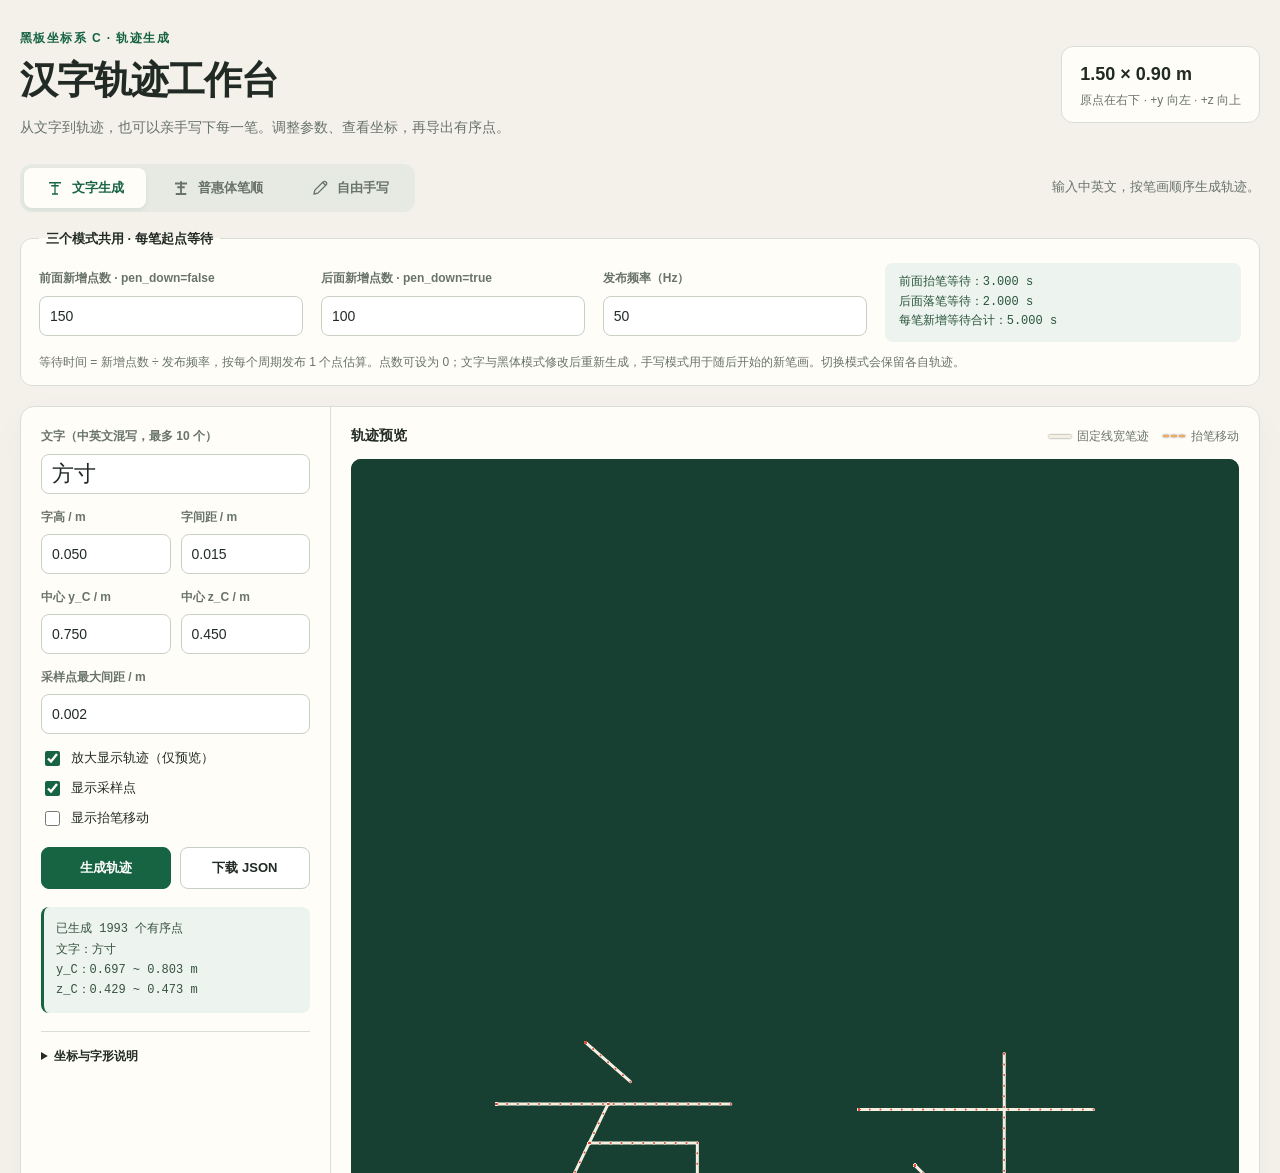
==== commit bb450c56: "Fix writing order with directed stroke templates and add Alibaba PuHuiTi reference font" ====
--- a/create_hanzi.html
+++ b/create_hanzi.html
@@ -3,9 +3,9 @@
 <head>
   <meta charset="utf-8">
   <meta name="viewport" content="width=device-width, initial-scale=1">
-  <meta name="description" content="中英文文字、黑体单线与自由手写轨迹生成器，支持黑板坐标预览、可调等待点数、等待时间估算和 JSON 导出。">
+  <meta name="description" content="中英文文字、普惠体笔顺与自由手写轨迹生成器，支持黑板坐标预览、可调等待点数、等待时间估算和 JSON 导出。">
   <meta name="theme-color" content="#176443">
-  <title>汉字轨迹工作台 · 文字、黑体单线与自由手写</title>
+  <title>汉字轨迹工作台 · 文字、普惠体笔顺与自由手写</title>
   <style>
     :root {
       color-scheme: light;
@@ -119,7 +119,7 @@
           <svg viewBox="0 0 24 24" fill="none" stroke="currentColor" stroke-width="1.7" aria-hidden="true"><path d="M4 5h16M12 5v15M8 20h8M7 9h10"/></svg>文字生成
         </button>
         <button id="tab-heiti" class="mode-tab" type="button" role="tab" aria-selected="false" aria-controls="mode-heiti" data-mode="heiti" tabindex="-1">
-          <svg viewBox="0 0 24 24" fill="none" stroke="currentColor" stroke-width="2.5" aria-hidden="true"><path d="M4 6h16M7 11h10M12 3v18M5 20h14"/></svg>黑体单线
+          <svg viewBox="0 0 24 24" fill="none" stroke="currentColor" stroke-width="2.5" aria-hidden="true"><path d="M4 6h16M7 11h10M12 3v18M5 20h14"/></svg>普惠体笔顺
         </button>
         <button id="tab-write" class="mode-tab" type="button" role="tab" aria-selected="false" aria-controls="mode-write" data-mode="write" tabindex="-1">
           <svg viewBox="0 0 24 24" fill="none" stroke="currentColor" stroke-width="1.7" aria-hidden="true"><path d="m15 4 5 5M4 20l5-1L20 8a2 2 0 0 0-4-4L5 15l-1 5Z"/></svg>自由手写
@@ -218,27 +218,22 @@
       <div class="layout">
       <aside>
         <fieldset class="heiti-font-panel">
-          <legend>黑体字库</legend>
-          <p class="hint">默认 Noto Sans CJK SC Regular 2.004（思源黑体同源设计）。首次加载约 16 MB，成功后尝试缓存。</p>
-          <button id="heiti-loadFont" type="button">加载黑体字库</button>
-          <div class="field heiti-import">
-            <label for="heiti-fontFile">或导入本地黑体字体（.otf / .ttf）</label>
-            <input id="heiti-fontFile" type="file" accept=".otf,.ttf">
-          </div>
-          <p id="heiti-fontStatus" class="hint" aria-live="polite">字库尚未加载</p>
+          <legend>Alibaba PuHuiTi 3.0</legend>
+          <p class="hint">固定使用阿里巴巴普惠体 Regular（约 8.5 MB），加载后尝试缓存。</p>
+          <button id="heiti-loadFont" type="button">加载普惠体字库</button>
+          <p id="heiti-fontStatus" class="hint" aria-live="polite">普惠体尚未加载</p>
+          <p class="hint">字形用于参照；轨迹使用带顺序与方向的逐笔中线，避免交叉处错拼、倒写。中线不等同于普惠体印刷轮廓。</p>
         </fieldset>
-        <div class="field">
-          <label for="heiti-detail">中线精度</label>
-          <select id="heiti-detail">
-            <option value="256">快速</option>
-            <option value="384" selected>标准（推荐）</option>
-            <option value="512">精细</option>
-          </select>
+        <div class="field"><label for="heiti-detail">普惠体参考图精度（不影响笔顺）</label>
+          <select id="heiti-detail"><option value="256">快速</option><option value="384" selected>标准</option><option value="512">精细</option></select>
         </div>
-        <label class="check"><input id="heiti-showReference" type="checkbox" checked>显示原黑体字形参考（仅预览）</label>
+        <label class="check"><input id="heiti-showReference" type="checkbox" checked>显示普惠体字形参考</label>
+        <label class="check"><input id="heiti-showOrder" type="checkbox" checked>显示笔画编号与起笔方向</label>
+        <button id="heiti-playOrder" type="button" disabled>逐笔播放</button>
+        <p id="heiti-orderStatus" class="hint" aria-live="polite">生成后可逐笔检查；播放不计入等待点。</p>
 
         <div class="field">
-          <label for="heiti-text">黑体文字（常用汉字、中英文及数字，最多 10 个）</label>
+          <label for="heiti-text">书写文字（中文、中英文字母及数字，最多 10 个）</label>
           <input id="heiti-text" type="text" value="方寸" maxlength="10" autocomplete="off">
         </div>
 
@@ -280,24 +275,22 @@
         </label>
 
         <div class="buttons">
-          <button id="heiti-generate" class="primary" type="button">生成黑体单线</button>
-          <button id="heiti-download" type="button" disabled>下载黑体 JSON</button>
+          <button id="heiti-generate" class="primary" type="button">按笔顺生成</button>
+          <button id="heiti-download" type="button" disabled>下载轨迹 JSON</button>
         </div>
 
         <div id="heiti-status" class="status" aria-live="polite"></div>
-        <details class="notes"><summary>黑体中线与书写说明</summary><div class="note">
-      本模块从真实黑体字形提取单线骨架，导出中线轨迹，不描封闭外轮廓。
-      字库不含书写笔顺；中线在交叉处按方向连续性连接，路径采用就近排序，不保证传统汉字笔顺。
-      细小笔画和复杂交叉可能有提取误差，请在实际书写前预览。每条路径仍按共用设置插入抬笔、落笔等待点。
-      字库采用 <a href="https://github.com/notofonts/noto-cjk" target="_blank" rel="noopener noreferrer">Noto Sans CJK</a>，
-      <a href="https://raw.githubusercontent.com/notofonts/noto-cjk/Sans2.004/Sans/OTF/SimplifiedChinese/NotoSansCJKsc-Regular.otf" target="_blank" rel="noopener noreferrer">下载字体</a>。
-      离线时可使用已缓存的字库，或导入本地字体。导出文件为 points_c_heiti.json。
-    </div></details>
+        <details class="notes"><summary>笔顺来源与正确性说明</summary><div class="note">
+中文逐笔数据来自 Hanzi Writer Data 2.0.1 / Make Me a Hanzi。严格保留数据中的笔数、顺序及每笔起止方向；不再使用骨架最近邻排序、反向或拼接。缺少有效逐笔数据时停止生成，不猜测补齐。<br>
+常用字的逐笔数据已内置，其余字首次需要联网，并缓存在本地。英文字母使用固定单线大写字形，数字使用内置单线字形。<br>
+Alibaba PuHuiTi 用于字形显示参照；字体文件本身不含汉字笔顺，中线形状与普惠体印刷字形可能有差别。<br>
+<a href="https://www.alibabafonts.com/" target="_blank" rel="noopener noreferrer">普惠体官网</a> · <a href="https://github.com/chanind/hanzi-writer-data" target="_blank" rel="noopener noreferrer">逐笔数据来源</a>
+</div></details>
       </aside>
 
       <section class="preview">
         <div class="preview-head">
-          <strong>黑体单线预览</strong>
+          <strong>普惠体参考 · 标准笔顺轨迹</strong>
           <div class="legend">
             <span class="key"><span class="swatch"></span>固定线宽笔迹</span>
             <span class="key"><span class="swatch move"></span>抬笔移动</span>
@@ -356,99 +349,71 @@
     </div>
     </section>
     <p class="page-footer">坐标单位：米 · x_C 固定为 0 · 每笔先抬笔等待、同点落笔等待，再开始书写</p>
-    <details class="font-license"><summary>Noto 黑体字库来源与 OFL 许可证</summary><p>默认字体：Noto Sans CJK SC Regular 2.004，版权信息保留于原版字体文件。<a href="https://github.com/notofonts/noto-cjk" target="_blank" rel="noopener noreferrer">官方项目</a></p><pre>This Font Software is licensed under the SIL Open Font License,
-Version 1.1.
-
-This license is copied below, and is also available with a FAQ at:
-http://scripts.sil.org/OFL
-
------------------------------------------------------------
-SIL OPEN FONT LICENSE Version 1.1 - 26 February 2007
------------------------------------------------------------
-
-PREAMBLE
-The goals of the Open Font License (OFL) are to stimulate worldwide
-development of collaborative font projects, to support the font
-creation efforts of academic and linguistic communities, and to
-provide a free and open framework in which fonts may be shared and
-improved in partnership with others.
-
-The OFL allows the licensed fonts to be used, studied, modified and
-redistributed freely as long as they are not sold by themselves. The
-fonts, including any derivative works, can be bundled, embedded,
-redistributed and/or sold with any software provided that any reserved
-names are not used by derivative works. The fonts and derivatives,
-however, cannot be released under any other type of license. The
-requirement for fonts to remain under this license does not apply to
-any document created using the fonts or their derivatives.
-
-DEFINITIONS
-"Font Software" refers to the set of files released by the Copyright
-Holder(s) under this license and clearly marked as such. This may
-include source files, build scripts and documentation.
-
-"Reserved Font Name" refers to any names specified as such after the
-copyright statement(s).
-
-"Original Version" refers to the collection of Font Software
-components as distributed by the Copyright Holder(s).
-
-"Modified Version" refers to any derivative made by adding to,
-deleting, or substituting -- in part or in whole -- any of the
-components of the Original Version, by changing formats or by porting
-the Font Software to a new environment.
-
-"Author" refers to any designer, engineer, programmer, technical
-writer or other person who contributed to the Font Software.
-
-PERMISSION &amp; CONDITIONS
-Permission is hereby granted, free of charge, to any person obtaining
-a copy of the Font Software, to use, study, copy, merge, embed,
-modify, redistribute, and sell modified and unmodified copies of the
-Font Software, subject to the following conditions:
-
-1) Neither the Font Software nor any of its individual components, in
-Original or Modified Versions, may be sold by itself.
-
-2) Original or Modified Versions of the Font Software may be bundled,
-redistributed and/or sold with any software, provided that each copy
-contains the above copyright notice and this license. These can be
-included either as stand-alone text files, human-readable headers or
-in the appropriate machine-readable metadata fields within text or
-binary files as long as those fields can be easily viewed by the user.
-
-3) No Modified Version of the Font Software may use the Reserved Font
-Name(s) unless explicit written permission is granted by the
-corresponding Copyright Holder. This restriction only applies to the
-primary font name as presented to the users.
-
-4) The name(s) of the Copyright Holder(s) or the Author(s) of the Font
-Software shall not be used to promote, endorse or advertise any
-Modified Version, except to acknowledge the contribution(s) of the
-Copyright Holder(s) and the Author(s) or with their explicit written
-permission.
-
-5) The Font Software, modified or unmodified, in part or in whole,
-must be distributed entirely under this license, and must not be
-distributed under any other license. The requirement for fonts to
-remain under this license does not apply to any document created using
-the Font Software.
-
-TERMINATION
-This license becomes null and void if any of the above conditions are
-not met.
-
-DISCLAIMER
-THE FONT SOFTWARE IS PROVIDED "AS IS", WITHOUT WARRANTY OF ANY KIND,
-EXPRESS OR IMPLIED, INCLUDING BUT NOT LIMITED TO ANY WARRANTIES OF
-MERCHANTABILITY, FITNESS FOR A PARTICULAR PURPOSE AND NONINFRINGEMENT
-OF COPYRIGHT, PATENT, TRADEMARK, OR OTHER RIGHT. IN NO EVENT SHALL THE
-COPYRIGHT HOLDER BE LIABLE FOR ANY CLAIM, DAMAGES OR OTHER LIABILITY,
-INCLUDING ANY GENERAL, SPECIAL, INDIRECT, INCIDENTAL, OR CONSEQUENTIAL
-DAMAGES, WHETHER IN AN ACTION OF CONTRACT, TORT OR OTHERWISE, ARISING
-FROM, OUT OF THE USE OR INABILITY TO USE THE FONT SOFTWARE OR FROM
-OTHER DEALINGS IN THE FONT SOFTWARE.
-</pre></details>
+    <details class="font-license"><summary>普惠体字库与笔顺数据来源 / 授权</summary><pre>Alibaba PuHuiTi 3.0 55 Regular
+Copyright (c) 2020-2023 Alibaba (China) Co., Ltd. All rights reserved.
+Original unmodified font. Source: https://www.alibabafonts.com/
+Official legal statement: https://www.yuque.com/yiguang-wkqc2/hgpff0/nus9wiinq4aeiegy
+Official font: https://fonts.alibabadesign.com/AlibabaPuHuiTi-3/AlibabaPuHuiTi-3-55-Regular/AlibabaPuHuiTi-3-55-Regular.ttf
+CDN copy was SHA-256 verified identical to the official original: be33bc8d45ced30fa5c542f6f056565baf85003d4e079522110d76016f8a04e2
+Font rendering does not encode or determine handwriting stroke order.
+</pre><p>逐笔中线数据采用 Arphic Public License：</p><pre>ARPHIC PUBLIC LICENSE
+
+Copyright (C) 1999 Arphic Technology Co., Ltd.
+11Fl. No.168, Yung Chi Rd., Taipei, 110 Taiwan
+All rights reserved except as specified below.
+
+Everyone is permitted to copy and distribute verbatim copies of this license document, but changing it is forbidden.
+
+Preamble
+
+   The licenses for most software are designed to take away your freedom to share and change it. By contrast, the ARPHIC PUBLIC LICENSE specifically permits and encourages you to use this software, provided that you give the recipients all the rights that we gave you and make sure they can get the modifications of this software.
+
+Legal Terms
+
+0. Definitions:
+   Throughout this License, "Font" means the TrueType fonts "AR PL Mingti2L Big5", "AR PL KaitiM Big5" (BIG-5 character set) and "AR PL SungtiL GB", "AR PL KaitiM GB" (GB character set) which are originally distributed by Arphic, and the derivatives of those fonts created through any modification including modifying glyph, reordering glyph, converting format, changing font name, or adding/deleting some characters in/from glyph table.
+
+   "PL" means "Public License".
+
+   "Copyright Holder" means whoever is named in the copyright or copyrights for the Font.
+
+   "You" means the licensee, or person copying, redistributing or modifying the Font.
+
+   "Freely Available" means that you have the freedom to copy or modify the Font as well as redistribute copies of the Font under the same conditions you received, not price. If you wish, you can charge for this service.
+
+1. Copying &amp; Distribution
+   You may copy and distribute verbatim copies of this Font in any medium, without restriction, provided that you retain this license file (ARPHICPL.TXT) unaltered in all copies.
+
+2. Modification
+   You may otherwise modify your copy of this Font in any way, including modifying glyph, reordering glyph, converting format, changing font name, or adding/deleting some characters in/from glyph table, and copy and distribute such modifications under the terms of Section 1 above, provided that the following conditions are met:
+
+   a) You must insert a prominent notice in each modified file stating how and when you changed that file.
+
+   b) You must make such modifications Freely Available as a whole to all third parties under the terms of this License, such as by offering access to copy the modifications from a designated place, or distributing the modifications on a medium customarily used for software interchange.
+
+   c) If the modified fonts normally reads commands interactively when run, you must cause it, when started running for such interactive use in the most ordinary way, to print or display an announcement including an appropriate copyright notice and a notice that there is no warranty (or else, saying that you provide a warranty) and that users may redistribute the Font under these conditions, and telling the user how to view a copy of this License.
+
+   These requirements apply to the modified work as a whole. If identifiable sections of that work are not derived from the Font, and can be reasonably considered independent and separate works in themselves, then this License and its terms, do not apply to those sections when you distribute them as separate works. Therefore, mere aggregation of another work not based on the Font with the Font on a volume of a storage or distribution medium does not bring the other work under the scope of this License.
+
+3. Condition Subsequent
+   You may not copy, modify, sublicense, or distribute the Font except as expressly provided under this License. Any attempt otherwise to copy, modify, sublicense or distribute the Font will automatically retroactively void your rights under this License. However, parties who have received copies or rights from you under this License will keep their licenses valid so long as such parties remain in full compliance.
+
+4. Acceptance
+   You are not required to accept this License, since you have not signed it. However, nothing else grants you permission to copy, modify, sublicense or distribute the Font. These actions are prohibited by law if you do not accept this License. Therefore, by copying, modifying, sublicensing or distributing the Font, you indicate your acceptance of this License and all its terms and conditions.
+
+5. Automatic Receipt
+   Each time you redistribute the Font, the recipient automatically receives a license from the original licensor to copy, distribute or modify the Font subject to these terms and conditions. You may not impose any further restrictions on the recipients' exercise of the rights granted herein. You are not responsible for enforcing compliance by third parties to this License. 
+
+6. Contradiction
+   If, as a consequence of a court judgment or allegation of patent infringement or for any other reason (not limited to patent issues), conditions are imposed on you (whether by court order, agreement or otherwise) that contradict the conditions of this License, they do not excuse you from the conditions of this License. If you cannot distribute so as to satisfy simultaneously your obligations under this License and any other pertinent obligations, then as a consequence you may not distribute the Font at all. For example, if a patent license would not permit royalty-free redistribution of the Font by all those who receive copies directly or indirectly through you, then the only way you could satisfy both it and this License would be to refrain entirely from distribution of the Font.
+
+   If any portion of this section is held invalid or unenforceable under any particular circumstance, the balance of the section is intended to apply and the section as a whole is intended to apply in other circumstances. 
+
+7. NO WARRANTY
+   BECAUSE THE FONT IS LICENSED FREE OF CHARGE, THERE IS NO WARRANTY FOR THE FONT, TO THE EXTENT PERMITTED BY APPLICABLE LAW. EXCEPT WHEN OTHERWISE STATED IN WRITING THE COPYRIGHT HOLDERS OR OTHER PARTIES PROVIDE THE FONT "AS IS" WITHOUT WARRANTY OF ANY KIND, EITHER EXPRESSED OR IMPLIED, INCLUDING BUT NOT LIMITED TO THE IMPLIED WARRANTIES OF MERCHANTABILITY AND FITNESS FOR A PARTICULAR PURPOSE. THE ENTIRE RISK AS TO THE QUALITY AND PERFORMANCE OF THE FONT IS WITH YOU. SHOULD THE FONT PROVE DEFECTIVE, YOU ASSUME THE COST OF ALL NECESSARY SERVICING, REPAIR OR CORRECTION.
+
+8. DAMAGES WAIVER
+   UNLESS REQUIRED BY APPLICABLE LAW OR AGREED TO IN WRITING, IN NO EVENT WILL ANY COPYRIGHTT HOLDERS, OR OTHER PARTIES WHO MAY COPY, MODIFY OR REDISTRIBUTE THE FONT AS PERMITTED ABOVE, BE LIABLE TO YOU FOR ANY DIRECT, INDIRECT, CONSEQUENTIAL, INCIDENTAL, SPECIAL OR EXEMPLARY DAMAGES ARISING OUT OF THE USE OR INABILITY TO USE THE FONT (INCLUDING BUT NOT LIMITED TO PROCUREMENT OF SUBSTITUTE GOODS OR SERVICES; LOSS OF USE, DATA OR PROFITS; OR BUSINESS INTERRUPTION), EVEN IF SUCH HOLDERS OR OTHER PARTIES HAVE BEEN ADVISED OF THE POSSIBILITY OF SUCH DAMAGES.</pre></details>
   </main>
   <script>
   (() => {
@@ -456,7 +421,7 @@
     const tabs = [...document.querySelectorAll(".mode-tab")];
     const descriptions = {
       text: "输入中英文，按笔画顺序生成轨迹。",
-      heiti: "从真实黑体字库提取单线中线，生成适合执笔书写的轨迹。",
+      heiti: "按逐笔数据生成中线，保留顺序和方向；普惠体用于字形参照。",
       write: "按住指针拖动自由书写；松开后可继续下一笔。"
     };
     function selectMode(mode) {
@@ -1815,426 +1780,66 @@
 
 </script>
 <script>
-/*
- * Raster glyphs -> single-line paths. No DOM or third-party dependencies.
- * The resulting paths follow the visible glyph skeleton; a font does not encode
- * handwriting stroke order, so this does not recover traditional stroke order.
- * All coordinates are pixel coordinates in the input raster.
- */
+/* Directed stroke templates. Never reorder, reverse, join or split medians. */
 (function (root) {
   "use strict";
-
-  const DX = [0, 1, 1, 1, 0, -1, -1, -1];
-  const DY = [-1, -1, 0, 1, 1, 1, 0, -1];
-  const SQRT2 = Math.SQRT2;
-
-  function checkedMask(mask, width, height) {
-    if (!Number.isSafeInteger(width) || !Number.isSafeInteger(height) ||
-        width < 1 || height < 1 || !Number.isSafeInteger(width * height)) {
-      throw new TypeError("Raster width and height must be positive integers.");
-    }
-    if (!mask || typeof mask.length !== "number" || mask.length !== width * height) {
-      throw new TypeError("Raster mask length must equal width × height.");
-    }
-    const binary = new Uint8Array(mask.length);
-    for (let i = 0; i < mask.length; i++) binary[i] = mask[i] ? 1 : 0;
-    return binary;
+  function validate(character, data) {
+    if (!data || !Array.isArray(data.medians) || !data.medians.length || data.medians.length > 100) {
+      throw new Error("“" + character + "”缺少可验证的逐笔数据，已停止生成。");
+    }
+    const expected = data.strokeCount ?? data.strokes?.length;
+    if (!Number.isInteger(expected) || expected !== data.medians.length) {
+      throw new Error("“" + character + "”的笔数与中线数据不一致，已停止生成。");
+    }
+    for (const stroke of data.medians) {
+      if (!Array.isArray(stroke) || stroke.length < 2 || !stroke.every(point =>
+        Array.isArray(point) && point.length === 2 && point.every(Number.isFinite))) {
+        throw new Error("“" + character + "”的逐笔中线损坏，已停止生成。");
+      }
+    }
+    return { medians: data.medians, strokeCount: expected };
   }
-
-  function nonnegativeOption(value, fallback, name) {
-    if (value === undefined) return fallback;
-    if (!Number.isFinite(value) || value < 0) {
-      throw new TypeError(name + " must be a finite nonnegative number.");
-    }
-    return value;
+  function normalize(character, data) {
+    const checked = validate(character, data);
+    let minX=Infinity, maxX=-Infinity, minY=Infinity, maxY=-Infinity;
+    for (const stroke of checked.medians) for (const [x,y] of stroke) {
+      minX=Math.min(minX,x); maxX=Math.max(maxX,x);
+      minY=Math.min(minY,y); maxY=Math.max(maxY,y);
+    }
+    const x=(minX+maxX)/2, y=(minY+maxY)/2, span=Math.max(maxX-minX,maxY-minY);
+    if (!(span > 0)) throw new Error("“" + character + "”的逐笔数据没有有效长度。");
+    // Positive affine normalization preserves stroke order and start/end direction.
+    return checked.medians.map(stroke => stroke.map(point => [(point[0]-x)/span,(point[1]-y)/span]));
   }
-
-  function thin(mask, width, height) {
-    const input = checkedMask(mask, width, height);
-    // A zero border allows glyphs touching any input edge to be thinned too.
-    const stride = width + 2;
-    const data = new Uint8Array(stride * (height + 2));
-    for (let y = 0; y < height; y++) {
-      data.set(input.subarray(y * width, (y + 1) * width), (y + 1) * stride + 1);
-    }
-    const remove = [];
-    let changed;
-    do {
-      changed = false;
-      for (let pass = 0; pass < 2; pass++) {
-        remove.length = 0;
-        for (let y = 1; y <= height; y++) {
-          for (let x = 1; x <= width; x++) {
-            const i = y * stride + x;
-            if (!data[i]) continue;
-            const n = data[i - stride], ne = data[i - stride + 1];
-            const e = data[i + 1], se = data[i + stride + 1];
-            const s = data[i + stride], sw = data[i + stride - 1];
-            const w = data[i - 1], nw = data[i - stride - 1];
-            const count = n + ne + e + se + s + sw + w + nw;
-            // Zhang–Suen's two alternating deletion passes retain endpoints
-            // (one neighbour) and connected components while thinning strokes.
-            if (count < 2 || count > 6) continue;
-            const transitions = (!n && ne) + (!ne && e) + (!e && se) +
-              (!se && s) + (!s && sw) + (!sw && w) + (!w && nw) + (!nw && n);
-            if (transitions !== 1) continue;
-            if (pass === 0 ? (n * e * s || e * s * w) : (n * e * w || n * s * w)) continue;
-            remove.push(i);
-          }
-        }
-        if (remove.length) changed = true;
-        for (const i of remove) data[i] = 0;
-      }
-    } while (changed);
-    const result = new Uint8Array(input.length);
-    for (let y = 0; y < height; y++) {
-      result.set(data.subarray((y + 1) * stride + 1, (y + 1) * stride + width + 1), y * width);
-    }
-    // Parallel deletion can completely consume a very small filled component
-    // (notably a 2 × 2 dot). Keep its nearest-to-centroid pixel as a pen dot.
-    const seen = new Uint8Array(input.length);
-    for (let start = 0; start < input.length; start++) {
-      if (!input[start] || seen[start]) continue;
-      const component = [start];
-      seen[start] = 1;
-      let surviving = false, sumX = 0, sumY = 0;
-      for (let cursor = 0; cursor < component.length; cursor++) {
-        const i = component[cursor], x = i % width, y = Math.floor(i / width);
-        surviving = surviving || !!result[i];
-        sumX += x;
-        sumY += y;
-        for (let d = 0; d < 8; d++) {
-          const nx = x + DX[d], ny = y + DY[d], next = ny * width + nx;
-          if (nx < 0 || ny < 0 || nx >= width || ny >= height || !input[next] || seen[next]) continue;
-          seen[next] = 1;
-          component.push(next);
-        }
-      }
-      if (!surviving) {
-        const cx = sumX / component.length, cy = sumY / component.length;
-        let closest = start, distance = Infinity;
-        for (const i of component) {
-          const d = (i % width - cx) ** 2 + (Math.floor(i / width) - cy) ** 2;
-          if (d < distance) { distance = d; closest = i; }
-        }
-        result[closest] = 1;
-      }
-    }
-    return result;
-  }
-
-  function makeGraph(mask, width, height) {
-    const links = new Uint8Array(mask.length);
-    const degrees = new Uint8Array(mask.length);
-    for (let i = 0; i < mask.length; i++) {
-      if (!mask[i]) continue;
-      const x = i % width, y = Math.floor(i / width);
-      for (let d = 0; d < 8; d++) {
-        const nx = x + DX[d], ny = y + DY[d];
-        if (nx < 0 || ny < 0 || nx >= width || ny >= height || !mask[ny * width + nx]) continue;
-        // An L-shaped chain already joins these diagonal pixels via an
-        // orthogonal pixel. A diagonal edge would create a false triangle.
-        if ((d & 1) && (mask[y * width + nx] || mask[ny * width + x])) continue;
-        links[i] |= 1 << d;
-        degrees[i]++;
-      }
-    }
-    return { links: links, degrees: degrees };
-  }
-
-  function pruneTerminalSpurs(mask, width, height, maxLength) {
-    if (maxLength === 0) return;
-    const graph = makeGraph(mask, width, height);
-    const remove = new Set();
-    // One conservative pass: only a short endpoint-to-junction branch is
-    // removed. Short standalone strokes and every loop are retained.
-    for (let start = 0; start < mask.length; start++) {
-      if (graph.degrees[start] !== 1) continue;
-      let previous = -1, current = start, length = 0;
-      const branch = [start];
-      while (length <= maxLength) {
-        let next = -1, direction = -1;
-        for (let d = 0; d < 8; d++) {
-          if (!(graph.links[current] & (1 << d))) continue;
-          const candidate = current + DY[d] * width + DX[d];
-          if (candidate !== previous) { next = candidate; direction = d; break; }
-        }
-        if (next < 0) break;
-        length += (direction & 1) ? SQRT2 : 1;
-        if (length > maxLength) break;
-        if (graph.degrees[next] >= 3) {
-          for (const i of branch) remove.add(i);
-          break;
-        }
-        if (graph.degrees[next] !== 2) break;
-        branch.push(next);
-        previous = current;
-        current = next;
-      }
-    }
-    for (const i of remove) mask[i] = 0;
-  }
-
-  function traceChecked(mask, width, height) {
-    const graph = makeGraph(mask, width, height);
-    const visited = new Uint8Array(mask.length);
-    const paths = [];
-    const point = function (i) { return [i % width, Math.floor(i / width)]; };
-    function walk(start, firstDirection) {
-      const path = [point(start)];
-      let current = start, direction = firstDirection;
-      while (direction >= 0) {
-        const next = current + DY[direction] * width + DX[direction];
-        visited[current] |= 1 << direction;
-        visited[next] |= 1 << ((direction + 4) & 7);
-        path.push(point(next));
-        if (graph.degrees[next] !== 2 || next === start) break;
-        current = next;
-        direction = -1;
-        for (let d = 0; d < 8; d++) {
-          if ((graph.links[current] & (1 << d)) && !(visited[current] & (1 << d))) {
-            direction = d;
-            break;
-          }
-        }
-      }
-      paths.push(path);
-    }
-    // Begin with endpoints, then junctions. Stop at each junction so no
-    // skeleton edge is traversed twice just to reach a different branch.
-    for (const endpointPass of [true, false]) {
-      for (let i = 0; i < mask.length; i++) {
-        if (!mask[i]) continue;
-        const degree = graph.degrees[i];
-        if (endpointPass ? degree !== 1 : degree < 3) continue;
-        for (let d = 0; d < 8; d++) {
-          if ((graph.links[i] & (1 << d)) && !(visited[i] & (1 << d))) walk(i, d);
-        }
-      }
-    }
-    for (let i = 0; i < mask.length; i++) {
-      if (!mask[i]) continue;
-      if (graph.degrees[i] === 0) { paths.push([point(i)]); continue; }
-      // Remaining edges belong to closed cycles; retain their closing point.
-      for (let d = 0; d < 8; d++) {
-        if ((graph.links[i] & (1 << d)) && !(visited[i] & (1 << d))) walk(i, d);
-      }
-    }
-    return paths;
-  }
-
-  function trace(mask, width, height) {
-    return traceChecked(checkedMask(mask, width, height), width, height);
-  }
-
-  function segmentDistanceSquared(point, a, b) {
-    const dx = b[0] - a[0], dy = b[1] - a[1];
-    const denominator = dx * dx + dy * dy;
-    const t = denominator ? Math.max(0, Math.min(1,
-      ((point[0] - a[0]) * dx + (point[1] - a[1]) * dy) / denominator)) : 0;
-    const ex = point[0] - a[0] - t * dx, ey = point[1] - a[1] - t * dy;
-    return ex * ex + ey * ey;
-  }
-
-  function joinAtJunctions(paths) {
-    const vertices = new Map();
-    const paired = new Int32Array(paths.length * 2);
-    paired.fill(-1);
-    const closed = new Uint8Array(paths.length);
-    function outgoingTangent(path, side) {
-      const first = side ? path.length - 1 : 0;
-      const step = side ? -1 : 1;
-      let previous = path[first], point = previous, length = 0;
-      // Looking a few pixels into a branch avoids pairing according to the
-      // stair-step direction of its first raster edge alone.
-      for (let i = first + step; i >= 0 && i < path.length; i += step) {
-        point = path[i];
-        length += Math.hypot(point[0] - previous[0], point[1] - previous[1]);
-        if (length >= 5) break;
-        previous = point;
-      }
-      const dx = point[0] - path[first][0], dy = point[1] - path[first][1];
-      const norm = Math.hypot(dx, dy);
-      return norm ? [dx / norm, dy / norm] : null;
-    }
-    for (let i = 0; i < paths.length; i++) {
-      const path = paths[i];
-      if (path.length < 2) continue;
-      const a = path[0], b = path[path.length - 1];
-      if (a[0] === b[0] && a[1] === b[1]) {
-        // A self-closing branch is already a complete loop. Do not route a
-        // different stroke through it merely because it meets a junction.
-        closed[i] = 1;
-        continue;
-      }
-      for (let side = 0; side < 2; side++) {
-        const point = side ? b : a;
-        const tangent = outgoingTangent(path, side);
-        if (!tangent) continue;
-        const key = point[0] + "," + point[1];
-        if (!vertices.has(key)) vertices.set(key, []);
-        vertices.get(key).push({ endpoint: i * 2 + side, tangent: tangent });
-      }
-    }
-    for (const endpoints of vertices.values()) {
-      const remaining = endpoints.slice();
-      while (remaining.length >= 2) {
-        let bestDot = -Math.SQRT1_2, bestA = -1, bestB = -1;
-        for (let a = 0; a < remaining.length - 1; a++) {
-          for (let b = a + 1; b < remaining.length; b++) {
-            const u = remaining[a].tangent, v = remaining[b].tangent;
-            const dot = u[0] * v[0] + u[1] * v[1];
-            // Pair the most nearly opposite outgoing directions, allowing
-            // at most 45 degrees away from a straight continuation.
-            if (dot <= bestDot) { bestDot = dot; bestA = a; bestB = b; }
-          }
-        }
-        if (bestA < 0) break;
-        const a = remaining[bestA].endpoint, b = remaining[bestB].endpoint;
-        paired[a] = b;
-        paired[b] = a;
-        remaining.splice(bestB, 1);
-        remaining.splice(bestA, 1);
-      }
-    }
-    const used = new Uint8Array(paths.length), joined = [];
-    function follow(start) {
-      let entry = start;
-      const result = [];
-      while (entry >= 0) {
-        const index = Math.floor(entry / 2), side = entry & 1;
-        if (used[index]) break;
-        used[index] = 1;
-        const path = paths[index];
-        if (side) {
-          for (let i = path.length - 1; i >= 0; i--) {
-            if (i === path.length - 1 && result.length) continue;
-            result.push(path[i]);
-          }
-        } else {
-          for (let i = 0; i < path.length; i++) {
-            if (i === 0 && result.length) continue;
-            result.push(path[i]);
-          }
-        }
-        entry = paired[index * 2 + (1 - side)];
-      }
-      joined.push(result);
-    }
-    // Start open trails at a free end; fully paired components are cycles and
-    // are visited in the second pass. Every source path remains used once.
-    for (let i = 0; i < paths.length; i++) {
-      if (used[i]) continue;
-      if (closed[i] || paths[i].length < 2) { used[i] = 1; joined.push(paths[i]); continue; }
-      if (paired[i * 2] < 0) follow(i * 2);
-      else if (paired[i * 2 + 1] < 0) follow(i * 2 + 1);
-    }
-    for (let i = 0; i < paths.length; i++) if (!used[i]) follow(i * 2);
-    return joined;
-  }
-
-  function simplifyOpen(points, tolerance) {
-    if (points.length <= 2 || tolerance === 0) return points;
-    const keep = new Uint8Array(points.length);
-    keep[0] = keep[points.length - 1] = 1;
-    const stack = [[0, points.length - 1]], threshold = tolerance * tolerance;
-    while (stack.length) {
-      const range = stack.pop(), first = range[0], last = range[1];
-      let greatest = threshold, split = -1;
-      for (let i = first + 1; i < last; i++) {
-        const distance = segmentDistanceSquared(points[i], points[first], points[last]);
-        if (distance > greatest) { greatest = distance; split = i; }
-      }
-      if (split !== -1) {
-        keep[split] = 1;
-        if (split - first > 1) stack.push([first, split]);
-        if (last - split > 1) stack.push([split, last]);
-      }
-    }
-    return points.filter(function (_, i) { return keep[i]; });
-  }
-
-  function simplify(points, tolerance) {
-    if (points.length < 4) return simplifyOpen(points, tolerance);
-    const a = points[0], b = points[points.length - 1];
-    if (a[0] !== b[0] || a[1] !== b[1]) return simplifyOpen(points, tolerance);
-    // Split a closed cycle into two open arcs. Simplifying a zero-length
-    // start/end segment directly can erase the entire loop at large tolerance.
-    let split = 1, distance = -1;
-    for (let i = 1; i < points.length - 1; i++) {
-      const d = (points[i][0] - a[0]) ** 2 + (points[i][1] - a[1]) ** 2;
-      if (d > distance) { distance = d; split = i; }
-    }
-    const first = simplifyOpen(points.slice(0, split + 1), tolerance);
-    const second = simplifyOpen(points.slice(split), tolerance);
-    const result = first.concat(second.slice(1));
-    return result.length >= 4 ? result : points;
-  }
-
-  function orderPaths(paths) {
-    if (paths.length < 2) return paths;
-    const pending = paths.slice(), ordered = [pending.shift()];
-    while (pending.length) {
-      const current = ordered[ordered.length - 1];
-      const end = current[current.length - 1];
-      let bestIndex = 0, bestDistance = Infinity, reverse = false;
-      for (let i = 0; i < pending.length; i++) {
-        const path = pending[i];
-        for (let side = 0; side < 2; side++) {
-          const p = path[side ? path.length - 1 : 0];
-          const distance = (end[0] - p[0]) ** 2 + (end[1] - p[1]) ** 2;
-          if (distance < bestDistance) { bestDistance = distance; bestIndex = i; reverse = !!side; }
-        }
-      }
-      const path = pending.splice(bestIndex, 1)[0];
-      if (reverse) path.reverse();
-      ordered.push(path);
-    }
-    return ordered;
-  }
-
-  function extract(mask, width, height, options) {
-    options = options || {};
-    const minBranchLength = nonnegativeOption(options.minBranchLength, 2, "minBranchLength");
-    const simplifyTolerance = nonnegativeOption(options.simplifyTolerance, 0.65, "simplifyTolerance");
-    const joinJunctions = options.joinJunctions === undefined ? true : options.joinJunctions;
-    if (typeof joinJunctions !== "boolean") throw new TypeError("joinJunctions must be a boolean.");
-    const skeleton = thin(mask, width, height);
-    pruneTerminalSpurs(skeleton, width, height, minBranchLength);
-    let paths = traceChecked(skeleton, width, height);
-    if (joinJunctions) paths = joinAtJunctions(paths);
-    return orderPaths(paths.map(function (path) {
-      return simplify(path, simplifyTolerance);
-    }));
-  }
-
-  const api = Object.freeze({ thin: thin, trace: trace, extract: extract });
-  root.HeitiSkeleton = api;
-  if (typeof module !== "undefined" && module.exports) module.exports = api;
-})(typeof globalThis !== "undefined" ? globalThis : this);
+  const api=Object.freeze({validate, normalize});
+  root.HeitiStrokeOrder=api;
+  if (typeof module!=="undefined" && module.exports) module.exports=api;
+})(typeof globalThis!=="undefined" ? globalThis : this);
 
 </script>
 <script>
-/* Black-font rasterization and single-line extraction; embedded in create_hanzi.html. */
+globalThis.HeitiStrokeData={"方":{"medians":[[[446,823],[543,758],[557,745],[578,706]],[[148,522],[214,514],[511,565],[812,600],[874,592],[910,580]],[[518,437],[534,438],[649,409],[688,383],[695,370],[660,237],[635,160],[606,100],[584,71],[557,50],[423,122]],[[481,534],[503,510],[507,492],[418,339],[344,241],[288,184],[225,133],[122,77]]],"strokeCount":4},"寸":{"medians":[[[142,505],[155,497],[207,488],[477,534],[834,575],[919,547]],[[562,808],[584,796],[618,763],[612,466],[619,91],[597,36],[552,48],[450,92]],[[325,418],[408,347],[429,300]]],"strokeCount":3},"江":{"medians":[[[239,768],[318,705],[336,664]],[[159,555],[221,504],[243,467]],[[193,57],[183,89],[185,143],[213,179],[359,415]],[[454,579],[478,572],[547,575],[763,627],[835,632]],[[587,555],[626,527],[634,513],[615,276],[612,256],[594,236]],[[323,189],[373,179],[524,200],[865,232],[910,229],[961,212]]],"strokeCount":6},"宁":{"medians":[[[458,853],[548,806],[583,766]],[[241,683],[251,649],[235,607],[192,533],[181,479]],[[276,619],[303,632],[644,690],[765,704],[827,696],[850,677],[858,658],[766,570]],[[257,409],[316,403],[522,438],[727,460],[802,441]],[[496,404],[532,387],[544,368],[543,76],[538,44],[522,12],[513,13],[394,65]]],"strokeCount":5},"南":{"medians":[[[315,643],[356,635],[410,638],[652,683],[695,682]],[[476,844],[515,796],[455,519],[435,500]],[[158,467],[185,437],[198,410],[204,299],[200,119],[212,53]],[[207,456],[235,445],[467,482],[779,508],[808,508],[832,493],[848,471],[841,296],[832,186],[813,88],[782,39],[685,76],[666,91]],[[362,426],[404,373],[408,356]],[[564,468],[585,438],[537,350],[518,335]],[[339,300],[385,294],[577,326],[655,324]],[[316,190],[368,186],[615,219],[661,215],[689,206]],[[454,282],[485,258],[483,21]]],"strokeCount":9},"京":{"medians":[[[443,848],[530,797],[558,764]],[[128,630],[194,621],[387,653],[820,698],[868,693],[918,676]],[[318,529],[362,479],[403,331]],[[339,535],[393,519],[522,538],[605,558],[630,561],[649,556],[669,543],[685,522],[649,441],[614,416]],[[420,351],[434,366],[599,389],[650,387],[669,380]],[[485,350],[521,318],[523,102],[516,53],[494,15],[456,29],[396,66]],[[304,266],[279,204],[206,93]],[[648,266],[783,170],[812,122],[822,89]]],"strokeCount":8},"永":{"medians":[[[428,824],[503,781],[533,756],[539,741]],[[309,579],[358,580],[462,613],[482,608],[508,581],[505,121],[500,59],[478,24],[355,78]],[[110,391],[149,384],[198,387],[322,418],[339,417],[367,402],[345,333],[273,208],[201,129],[125,78]],[[725,621],[743,596],[749,578],[743,570],[656,489],[569,421],[569,415]],[[532,441],[551,399],[568,378],[678,259],[750,194],[801,163],[954,145]]],"strokeCount":5},"中":{"medians":[[[194,598],[229,572],[236,553],[295,323]],[[262,591],[281,579],[471,611],[719,641],[741,638],[777,596],[732,460],[702,446]],[[316,350],[330,365],[689,409],[749,405],[768,398]],[[449,823],[476,817],[513,781],[505,656],[499,-10]]],"strokeCount":4},"国":{"medians":[[[216,745],[248,707],[256,623],[246,321],[219,96],[224,25]],[[291,684],[303,700],[346,708],[722,759],[764,754],[798,723],[804,714],[803,582],[828,151],[825,102],[815,68],[823,1]],[[369,565],[390,559],[430,560],[524,576],[618,601],[663,599]],[[359,390],[407,382],[581,414],[643,409]],[[478,546],[506,521],[509,442],[505,277],[489,254]],[[318,208],[373,204],[632,246],[668,244],[713,231]],[[657,375],[719,338],[745,302]],[[257,50],[273,67],[320,72],[709,104],[772,98]]],"strokeCount":8},"黑":{"medians":[[[238,742],[263,724],[283,688],[339,463]],[[285,742],[321,730],[403,745],[653,774],[692,773],[713,766],[745,725],[663,499]],[[365,650],[409,606],[420,583]],[[606,694],[626,667],[564,589]],[[361,480],[376,494],[578,522],[619,522],[641,509]],[[464,730],[500,708],[503,667],[498,315],[481,292]],[[347,369],[382,369],[602,404],[645,396]],[[269,248],[323,241],[409,257],[663,288],[722,283],[753,272]],[[187,160],[172,94],[133,0]],[[336,144],[386,92],[403,55]],[[515,174],[577,113],[595,79]],[[733,188],[849,89],[876,50],[886,15]]],"strokeCount":12},"体":{"medians":[[[299,785],[316,770],[334,735],[296,659],[179,486],[104,401],[67,370]],[[226,509],[230,479],[245,448],[245,304],[228,98],[234,38]],[[344,540],[403,537],[514,563],[734,602],[794,603],[842,592]],[[537,817],[577,780],[587,757],[579,197],[565,58],[568,-26]],[[558,545],[544,530],[539,502],[521,461],[447,343],[354,236],[293,187]],[[606,532],[617,502],[699,391],[750,329],[812,269],[968,225]],[[435,212],[469,206],[652,240],[703,236]]],"strokeCount":7},"轨":{"medians":[[[148,602],[202,598],[370,642],[442,651]],[[298,819],[330,762],[253,549],[193,409],[186,374],[231,373],[396,421],[424,415]],[[306,507],[335,471],[322,77],[333,-12]],[[100,206],[155,189],[452,313]],[[587,740],[628,698],[618,544],[589,370],[558,272],[501,147],[416,30]],[[448,462],[474,457],[514,462],[644,500],[718,530],[758,530],[769,520],[746,405],[737,276],[744,201],[753,164],[775,116],[792,92],[843,47],[880,31],[910,31],[927,77],[946,202]]],"strokeCount":6},"迹":{"medians":[[[551,802],[637,743],[658,714]],[[380,564],[425,559],[648,606],[810,630],[882,616]],[[512,557],[541,540],[550,527],[550,452],[539,365],[524,310],[491,251],[458,214],[422,191]],[[643,581],[671,561],[679,548],[681,209],[673,180],[658,162],[572,199]],[[448,431],[431,380],[389,303]],[[706,441],[820,371],[836,356],[859,316]],[[221,756],[300,708],[320,686],[333,660]],[[101,462],[142,464],[235,502],[258,501],[282,485],[279,444],[247,380],[241,349],[251,310],[286,237],[288,205],[275,187]],[[89,132],[131,121],[222,158],[288,163],[358,145],[587,53],[723,18],[805,12],[897,28],[927,40]]],"strokeCount":9},"阿":{"medians":[[[227,701],[239,692],[323,723],[343,725],[355,724],[369,711],[322,604],[314,571],[316,558],[373,461],[379,435],[376,406],[371,398],[333,400],[254,429]],[[150,726],[191,679],[198,585],[197,266],[190,173],[174,82],[174,14]],[[426,628],[455,621],[492,624],[639,653],[859,680],[939,663]],[[432,499],[457,477],[462,465],[493,299]],[[486,494],[498,487],[600,513],[620,509],[631,499],[640,488],[617,401],[592,383]],[[512,332],[522,342],[584,355],[642,347]],[[724,633],[765,607],[768,596],[771,88],[763,63],[745,38],[693,55],[629,89]]],"strokeCount":7},"里":{"medians":[[[241,716],[270,697],[295,663],[336,461],[362,387]],[[292,713],[330,700],[662,750],[706,750],[727,744],[760,705],[710,535],[669,431],[672,398]],[[398,560],[561,589],[602,592],[626,586]],[[380,432],[392,421],[635,458]],[[461,698],[501,674],[508,618],[498,142],[478,121]],[[327,257],[399,248],[536,267],[633,292],[667,294],[691,288]],[[117,67],[178,55],[409,87],[836,124],[891,116],[942,97]]],"strokeCount":7},"巴":{"medians":[[[305,655],[319,644],[333,646],[602,722],[643,722],[668,703],[684,679],[634,537],[602,513]],[[434,651],[460,626],[448,496],[425,479]],[[279,431],[293,422],[314,425],[592,483],[649,488],[678,480]],[[215,686],[247,653],[262,621],[252,547],[246,388],[254,270],[266,205],[274,181],[295,150],[343,116],[456,89],[610,83],[773,100],[845,124],[876,145],[878,160],[875,352]]],"strokeCount":4},"普":{"medians":[[[348,802],[417,743],[424,728]],[[618,849],[636,829],[642,809],[549,718],[539,716],[537,708]],[[291,640],[313,632],[364,631],[587,663],[645,677],[696,684],[721,681]],[[390,609],[426,583],[430,427],[427,406],[416,399]],[[546,631],[570,616],[574,585],[564,427],[546,416]],[[256,536],[304,484],[322,446]],[[762,544],[727,555],[641,474]],[[84,346],[138,335],[361,367],[850,409],[934,385]],[[317,282],[345,261],[353,220],[354,118],[339,13],[342,-26]],[[380,250],[400,265],[613,306],[652,279],[657,272],[659,19],[647,-13],[587,2]],[[380,136],[393,147],[434,155],[525,166],[558,159]],[[369,-3],[386,11],[483,23],[560,29],[603,21]]],"strokeCount":12},"惠":{"medians":[[[333,719],[374,713],[422,716],[554,739],[645,763],[685,761]],[[290,614],[310,599],[328,573],[367,411]],[[337,614],[360,604],[590,647],[696,653],[708,645],[727,616],[671,477],[669,446]],[[419,527],[477,535],[551,557],[588,561],[608,556]],[[389,435],[394,443],[415,448],[638,488]],[[468,839],[509,806],[517,796],[518,780],[510,386],[492,362]],[[296,317],[344,296],[615,369],[641,367]],[[635,409],[701,342],[715,300]],[[243,232],[234,170],[197,80],[192,51]],[[334,214],[347,198],[383,121],[444,65],[498,42],[607,24],[728,31],[755,41],[776,60],[766,89],[701,206]],[[489,266],[550,216],[565,190]],[[767,290],[875,229],[898,204],[914,171]]],"strokeCount":12},"我":{"medians":[[[458,627],[392,631],[336,588],[274,552],[258,550],[253,542],[220,530],[212,532],[203,522]],[[174,404],[215,398],[241,402],[672,514],[742,512]],[[323,556],[351,542],[365,522],[361,116],[340,67],[246,113]],[[100,206],[124,195],[163,189],[492,334]],[[492,807],[537,760],[538,627],[569,435],[612,299],[676,170],[717,112],[779,48],[817,22],[859,12],[880,78],[891,140],[886,147],[894,173]],[[723,412],[737,365],[664,259],[594,198],[489,142],[454,132]],[[657,710],[750,668],[781,634]]],"strokeCount":7},"爱":{"medians":[[[627,780],[561,797],[461,752],[338,722]],[[304,669],[371,616],[382,590]],[[456,690],[499,644],[512,620]],[[660,736],[679,704],[603,622],[585,612],[583,602]],[[211,545],[221,510],[202,458],[172,402],[168,355]],[[248,481],[264,492],[364,514],[466,532],[475,529],[484,536],[499,534],[554,547],[740,570],[785,564],[809,541],[811,529],[734,451]],[[283,387],[337,380],[604,435],[639,438],[674,432]],[[435,506],[455,489],[463,464],[419,361],[367,263],[321,197],[262,129],[188,70],[148,46]],[[410,275],[433,287],[574,316],[594,305],[607,284],[580,201],[560,162],[528,118],[490,80],[410,39],[354,23],[265,10]],[[391,228],[421,220],[458,198],[586,87],[682,26],[720,11],[898,6]]],"strokeCount":10},"你":{"medians":[[[317,812],[342,786],[353,759],[303,663],[249,577],[181,485],[93,386],[68,367]],[[273,558],[274,525],[285,495],[284,441],[273,243],[256,123],[260,41]],[[556,828],[574,817],[595,783],[584,746],[539,640],[481,531],[428,453],[406,431]],[[513,532],[704,585],[796,597],[813,585],[827,563],[798,519],[746,460]],[[586,463],[615,438],[632,412],[627,73],[616,41],[604,30],[558,47],[490,85]],[[455,316],[437,243],[397,151]],[[742,326],[812,265],[856,216],[871,190],[878,154]]],"strokeCount":7},"重":{"medians":[[[668,760],[601,776],[512,731],[429,701],[419,703],[354,682],[345,685],[320,674]],[[142,553],[200,545],[366,575],[794,623],[842,619],[890,605]],[[286,475],[307,458],[322,428],[361,235]],[[327,479],[362,464],[651,501],[688,496],[704,487],[725,458],[674,278],[679,256]],[[416,367],[564,390],[606,384]],[[380,254],[389,261],[634,294]],[[475,692],[508,675],[517,621],[509,71],[507,57],[490,40]],[[357,145],[407,136],[606,163],[667,154]],[[202,3],[256,-7],[563,23],[764,33],[800,30],[850,12]]],"strokeCount":9},"写":{"medians":[[[268,748],[281,716],[279,695],[228,582],[225,533]],[[314,712],[328,702],[366,703],[495,728],[699,752],[745,743],[759,733],[773,707],[686,625]],[[435,500],[451,511],[524,521],[621,550],[672,546]],[[389,634],[412,612],[420,594],[373,347],[428,346],[542,372],[692,389],[735,383],[768,354],[730,141],[709,73],[690,39],[659,20],[554,91]],[[169,180],[194,171],[239,170],[320,191],[551,230],[625,212]]],"strokeCount":5},"田":{"medians":[[[168,630],[204,600],[225,563],[253,357],[267,183],[285,124]],[[234,618],[277,600],[518,632],[739,675],[770,675],[804,655],[823,634],[792,401],[761,236],[746,196],[726,169],[724,108]],[[346,392],[383,391],[601,427],[642,430],[665,423]],[[468,608],[503,582],[502,251],[484,228]],[[305,171],[320,185],[393,194],[604,216],[696,217]]],"strokeCount":5},"口":{"medians":[[[229,584],[272,548],[287,517],[330,203],[348,152]],[[304,569],[333,552],[488,574],[663,608],[700,607],[720,598],[759,559],[758,552],[694,295],[661,273]],[[369,185],[394,203],[651,238],[710,236],[744,224]]],"strokeCount":3},"日":{"medians":[[[284,684],[321,646],[328,617],[332,516],[323,261],[302,136],[302,70]],[[359,660],[374,648],[388,650],[635,703],[668,687],[690,665],[699,450],[699,159],[685,105],[688,37]],[[357,413],[369,404],[398,404],[534,432],[581,431]],[[340,106],[355,119],[432,130],[585,147],[632,143]]],"strokeCount":4},"月":{"medians":[[[339,773],[379,742],[387,685],[385,504],[366,342],[341,259],[296,169],[236,93],[184,43],[145,17]],[[415,764],[429,752],[503,762],[634,796],[666,780],[681,758],[687,291],[683,93],[664,56],[632,63],[538,104]],[[417,542],[430,550],[535,566],[588,564]],[[399,368],[413,375],[535,394],[588,392]]],"strokeCount":4},"木":{"medians":[[[228,534],[280,522],[695,584],[728,584],[766,574]],[[453,825],[506,771],[498,218],[486,-29]],[[474,519],[459,504],[447,460],[404,389],[332,297],[244,206],[179,154],[130,124]],[[528,513],[549,470],[641,344],[749,220],[789,200],[951,159]]],"strokeCount":4},"水":{"medians":[[[473,814],[500,795],[521,770],[508,455],[507,91],[485,42],[442,56],[371,91],[369,98],[358,98]],[[147,491],[209,482],[354,512],[381,505],[392,495],[384,459],[353,387],[280,261],[187,160],[113,110]],[[737,682],[750,671],[766,637],[721,583],[591,461],[590,452]],[[539,500],[550,465],[618,387],[729,271],[782,229],[820,207],[990,185]]],"strokeCount":4},"火":{"medians":[[[216,534],[299,440],[316,391]],[[714,618],[736,593],[744,571],[696,522],[587,433]],[[436,773],[475,753],[497,733],[503,713],[488,443],[470,321],[456,275],[418,195],[368,138],[279,78],[174,36]],[[513,375],[521,341],[606,223],[689,127],[745,76],[768,60],[934,25]]],"strokeCount":4},"人":{"medians":[[[483,736],[508,702],[511,678],[473,552],[408,416],[328,303],[271,244],[144,139],[72,95]],[[474,477],[477,459],[490,439],[571,333],[691,200],[753,145],[798,119],[986,90]]],"strokeCount":2},"大":{"medians":[[[210,458],[268,453],[514,503],[719,534],[770,529],[810,517]],[[416,810],[444,799],[482,759],[469,518],[448,394],[426,320],[386,231],[361,196],[307,140],[202,67],[138,41]],[[486,430],[500,393],[576,284],[660,182],[722,118],[774,77],[953,42]]],"strokeCount":3},"小":{"medians":[[[484,773],[501,765],[533,730],[525,545],[532,191],[528,90],[510,54],[459,68],[358,112]],[[280,476],[254,405],[170,274]],[[709,494],[800,425],[848,380],[866,353],[879,311]]],"strokeCount":3},"上":{"medians":[[[446,781],[462,775],[498,734],[493,159],[472,136]],[[531,448],[551,462],[627,473],[698,493],[768,496]],[[134,92],[171,76],[212,72],[458,103],[841,132],[932,99]]],"strokeCount":3},"下":{"medians":[[[113,682],[145,669],[181,664],[440,706],[807,745],[870,736],[903,726],[924,710]],[[487,681],[516,656],[519,479],[510,-2]],[[555,519],[562,502],[645,466],[706,429],[729,407],[748,377]]],"strokeCount":3},"左":{"medians":[[[267,537],[291,529],[357,528],[521,555],[701,594],[757,594]],[[470,826],[519,780],[512,707],[488,594],[417,422],[354,312],[278,211],[182,117],[68,38]],[[411,319],[432,312],[497,313],[694,352],[741,349]],[[531,293],[559,264],[553,116],[534,101]],[[283,53],[335,43],[508,66],[784,90],[827,85],[878,68]]],"strokeCount":5},"右":{"medians":[[[143,506],[201,497],[394,533],[812,587],[872,583],[922,568]],[[467,792],[513,742],[499,647],[472,556],[399,401],[321,281],[267,218],[154,118],[65,63]],[[380,301],[424,12]],[[415,273],[435,290],[530,305],[654,337],[680,340],[703,333],[736,300],[699,157],[671,135]],[[446,52],[463,67],[662,103],[720,106],[746,97]]],"strokeCount":5}};
+/* PuHuiTi reference glyphs plus directed, ordered stroke data. No skeleton guessing. */
 (() => {
   "use strict";
   const BOARD_Y = 1.5, BOARD_Z = 0.9;
-  const FONT_KEY = "noto-sans-cjk-sc-regular-2.004";
+  const FONT_KEY = "alibaba-puhuiti-3-55-regular-3.01";
   const FONT_URLS = [
-    "https://cdn.jsdelivr.net/gh/notofonts/noto-cjk@Sans2.004/Sans/OTF/SimplifiedChinese/NotoSansCJKsc-Regular.otf",
-    "https://raw.githubusercontent.com/notofonts/noto-cjk/Sans2.004/Sans/OTF/SimplifiedChinese/NotoSansCJKsc-Regular.otf"
+    "https://cdn.jsdelivr.net/npm/@fontpkg/alibaba-pu-hui-ti-3-0@3.1.2/AlibabaPuHuiTi-3-55-Regular.ttf",
+    "https://unpkg.com/@fontpkg/alibaba-pu-hui-ti-3-0@3.1.2/AlibabaPuHuiTi-3-55-Regular.ttf"
   ];
   const el = Object.fromEntries([
     "text", "size", "gap", "centerY", "centerZ", "step", "detail", "zoom",
     "showPoints", "showMoves", "showReference", "generate", "download", "status",
-    "canvas", "loadFont", "fontFile", "fontStatus"
+    "canvas", "loadFont", "fontStatus", "showOrder", "playOrder", "orderStatus"
   ].map((name) => [name, document.getElementById("heiti-" + name)]));
   for (const name of ["penUpHoldCount", "penDownHoldCount", "publishFrequency", "waitTimes"]) {
     el[name] = document.getElementById(name);
   }
   const state = {
     points: [], bounds: null, pending: false, font: null, cache: new Map(),
-    settings: null, glyphs: [], fontSequence: 0
+    settings: null, glyphs: [], fontSequence: 0, orderCache: new Map(),
+    visibleStroke: null, playbackTimer: null, signature: null
   };
 
   // Shared trajectory sampling and preview routines are inserted here by the page assembler.
@@ -2296,7 +1901,7 @@
     }
 
     function addPoint(points, y, z, penDown, label) {
-      if (points.length >= 250000) throw new Error("轨迹点数过多，请减少等待点数或增大采样间距。");
+      if(points.length>=250000)throw new Error("轨迹点数过多，请减少等待点数或增大采样间距。");
       points.push({
         x: 0,
         y: Number(y.toFixed(6)),
@@ -2329,11 +1934,8 @@
     }
 
     function calculateBounds(points) {
-      const box = { minY: Infinity, maxY: -Infinity, minZ: Infinity, maxZ: -Infinity };
-      for (const point of points) {
-        box.minY = Math.min(box.minY, point.y); box.maxY = Math.max(box.maxY, point.y);
-        box.minZ = Math.min(box.minZ, point.z); box.maxZ = Math.max(box.maxZ, point.z);
-      }
+      const box={minY:Infinity,maxY:-Infinity,minZ:Infinity,maxZ:-Infinity};
+      for(const p of points){box.minY=Math.min(box.minY,p.y);box.maxY=Math.max(box.maxY,p.y);box.minZ=Math.min(box.minZ,p.z);box.maxZ=Math.max(box.maxZ,p.z);}
       return box;
     }
 
@@ -2366,12 +1968,12 @@
 
           // 在每笔起点按设置追加同坐标的抬笔、落笔等待点。
           for (let hold = 0; hold < settings.hold.upHoldCount; hold += 1) {
-            if (points.length >= 250000) throw new Error("轨迹点数过多，请减少等待点数。");
+            if(points.length>=250000)throw new Error("等待点数过多，请减少设置。");
             points.push({ ...points[points.length - 1] });
           }
           addPoint(points, stroke[0].y, stroke[0].z, true, label + "_down");
           for (let hold = 0; hold < settings.hold.downHoldCount; hold += 1) {
-            if (points.length >= 250000) throw new Error("轨迹点数过多，请减少等待点数。");
+            if(points.length>=250000)throw new Error("等待点数过多，请减少设置。");
             points.push({ ...points[points.length - 1] });
           }
 
@@ -2474,7 +2076,8 @@
       drawReference(context, pixel, scale);
       context.lineCap = "round";
       context.lineJoin = "round";
-      for (let index = 1; index < state.points.length; index += 1) {
+      for (let index = 1; index < state.points.length; index += 1) {
+        if(state.visibleStroke!==null && strokeNumber(state.points[index])>state.visibleStroke)continue;
         const previous = pixel(state.points[index - 1]);
         const current = pixel(state.points[index]);
         const penDown = state.points[index].pen_down;
@@ -2492,7 +2095,8 @@
 
       if (el.showPoints.checked) {
         const pointRadius = state.points.length > 500 ? 1 : 1.6;
-        state.points.forEach((point) => {
+        state.points.forEach((point) => {
+          if(state.visibleStroke!==null && strokeNumber(point)>state.visibleStroke)return;
           if (!point.pen_down) return;
           const p = pixel(point);
           context.beginPath();
@@ -2501,12 +2105,43 @@
           context.fill();
         });
       }
-    }
-
+      drawOrder(context,pixel);
+    }
+
     function setStatus(message, error = false) {
       el.status.textContent = message;
       el.status.classList.toggle("error", error);
     }
+
+
+    const LATIN_GLYPHS = {
+      A: [[[-0.40, -0.50], [0.00, 0.50], [0.40, -0.50]], [[-0.22, 0.00], [0.22, 0.00]]],
+      B: [[[-0.35, 0.50], [-0.35, -0.50]], [[-0.35, 0.50], [0.12, 0.50], [0.35, 0.30], [0.12, 0.05], [-0.35, 0.05]], [[-0.35, 0.05], [0.15, 0.05], [0.38, -0.20], [0.15, -0.50], [-0.35, -0.50]]],
+      C: [[[0.40, 0.36], [0.20, 0.50], [-0.18, 0.50], [-0.40, 0.28], [-0.40, -0.28], [-0.18, -0.50], [0.20, -0.50], [0.40, -0.36]]],
+      D: [[[-0.35, 0.50], [-0.35, -0.50]], [[-0.35, 0.50], [0.10, 0.50], [0.40, 0.25], [0.40, -0.25], [0.10, -0.50], [-0.35, -0.50]]],
+      E: [[[-0.35, 0.50], [-0.35, -0.50]], [[-0.35, 0.50], [0.40, 0.50]], [[-0.35, 0.00], [0.25, 0.00]], [[-0.35, -0.50], [0.40, -0.50]]],
+      F: [[[-0.35, 0.50], [-0.35, -0.50]], [[-0.35, 0.50], [0.40, 0.50]], [[-0.35, 0.00], [0.25, 0.00]]],
+      G: [[[0.40, 0.34], [0.20, 0.50], [-0.18, 0.50], [-0.40, 0.28], [-0.40, -0.28], [-0.18, -0.50], [0.22, -0.50], [0.40, -0.28], [0.40, 0.00], [0.08, 0.00]]],
+      H: [[[-0.38, 0.50], [-0.38, -0.50]], [[0.38, 0.50], [0.38, -0.50]], [[-0.38, 0.00], [0.38, 0.00]]],
+      I: [[[-0.35, 0.50], [0.35, 0.50]], [[0.00, 0.50], [0.00, -0.50]], [[-0.35, -0.50], [0.35, -0.50]]],
+      J: [[[-0.20, 0.50], [0.38, 0.50]], [[0.20, 0.50], [0.20, -0.30], [0.05, -0.50], [-0.22, -0.50], [-0.38, -0.30]]],
+      K: [[[-0.38, 0.50], [-0.38, -0.50]], [[0.38, 0.50], [-0.38, -0.05]], [[-0.08, 0.18], [0.40, -0.50]]],
+      L: [[[-0.35, 0.50], [-0.35, -0.50], [0.40, -0.50]]],
+      M: [[[-0.40, -0.50], [-0.40, 0.50], [0.00, -0.05], [0.40, 0.50], [0.40, -0.50]]],
+      N: [[[-0.38, -0.50], [-0.38, 0.50], [0.38, -0.50], [0.38, 0.50]]],
+      O: [[[0.18, 0.50], [-0.18, 0.50], [-0.40, 0.28], [-0.40, -0.28], [-0.18, -0.50], [0.18, -0.50], [0.40, -0.28], [0.40, 0.28], [0.18, 0.50]]],
+      P: [[[-0.35, -0.50], [-0.35, 0.50]], [[-0.35, 0.50], [0.12, 0.50], [0.38, 0.28], [0.12, 0.02], [-0.35, 0.02]]],
+      Q: [[[0.18, 0.50], [-0.18, 0.50], [-0.40, 0.28], [-0.40, -0.28], [-0.18, -0.50], [0.18, -0.50], [0.40, -0.28], [0.40, 0.28], [0.18, 0.50]], [[0.08, -0.28], [0.42, -0.58]]],
+      R: [[[-0.35, -0.50], [-0.35, 0.50]], [[-0.35, 0.50], [0.12, 0.50], [0.38, 0.28], [0.12, 0.02], [-0.35, 0.02]], [[-0.05, 0.02], [0.40, -0.50]]],
+      S: [[[0.38, 0.34], [0.18, 0.50], [-0.18, 0.50], [-0.38, 0.28], [-0.20, 0.06], [0.20, -0.06], [0.38, -0.28], [0.18, -0.50], [-0.18, -0.50], [-0.38, -0.34]]],
+      T: [[[-0.42, 0.50], [0.42, 0.50]], [[0.00, 0.50], [0.00, -0.50]]],
+      U: [[[-0.38, 0.50], [-0.38, -0.25], [-0.18, -0.50], [0.18, -0.50], [0.38, -0.25], [0.38, 0.50]]],
+      V: [[[-0.42, 0.50], [0.00, -0.50], [0.42, 0.50]]],
+      W: [[[-0.45, 0.50], [-0.28, -0.50], [0.00, 0.05], [0.28, -0.50], [0.45, 0.50]]],
+      X: [[[-0.40, 0.50], [0.40, -0.50]], [[0.40, 0.50], [-0.40, -0.50]]],
+      Y: [[[-0.40, 0.50], [0.00, 0.00], [0.40, 0.50]], [[0.00, 0.00], [0.00, -0.50]]],
+      Z: [[[-0.40, 0.50], [0.40, 0.50], [-0.40, -0.50], [0.40, -0.50]]]
+    };
 
 
 
@@ -2574,27 +2209,27 @@
     el.fontStatus.textContent = "正在读取黑体字库缓存…";
     const cached = await cachedFont();
     if (cached) {
-      try { return await installFont(cached, "Noto Sans CJK SC Regular 2.004 · 已从缓存加载"); }
+      try { return await installFont(cached, "Alibaba PuHuiTi 3.0 Regular · 已从缓存加载"); }
       catch (_) { /* A corrupt cache must not prevent a fresh font download. */ }
     }
-    const localUrl = new URL("assets/fonts/NotoSansCJKsc-Regular.otf", document.baseURI);
+    const localUrl = new URL("assets/fonts/AlibabaPuHuiTi-3-55-Regular.ttf", document.baseURI);
     const urls = location.protocol === "file:" ? FONT_URLS : [localUrl.href, ...FONT_URLS];
     for (const url of urls) {
       const controller = new AbortController();
       const timeout = setTimeout(() => controller.abort(), 45000);
       try {
-        el.fontStatus.textContent = "正在加载 Noto 黑体（约 16 MB），首次下载请稍候…";
+        el.fontStatus.textContent = "正在加载 Alibaba PuHuiTi 3.0（约 8.5 MB），请稍候…";
         const response = await fetch(url, { signal: controller.signal, cache: "force-cache" });
         if (!response.ok) throw new Error("字体下载 HTTP " + response.status);
         const buffer = await response.arrayBuffer();
-        const font = await installFont(buffer, "Noto Sans CJK SC Regular 2.004 · 已加载");
+        const font = await installFont(buffer, "Alibaba PuHuiTi 3.0 Regular · 已加载");
         const saved = await cachedFont(buffer);
         if (saved) el.fontStatus.textContent += "，已缓存";
         return font;
       } catch (_) { /* Try the pinned official-source fallback. */ }
       finally { clearTimeout(timeout); }
     }
-    throw new Error("黑体字库加载失败。请检查网络，或下载 Noto 字库后用下方按钮导入 .otf/.ttf 文件。");
+    throw new Error("普惠体字库加载失败，请检查网络后重试；此模块不会用其他字体静默替代。");
   }
 
   function rasterGlyph(character, resolution) {
@@ -2633,14 +2268,99 @@
     if (maxX < 0) throw new Error("未能从“" + character + "”中读取可书写字形。");
     const centerX = (minX + maxX) / 2, centerY = (minY + maxY) / 2;
     const span = Math.max(maxX - minX, maxY - minY, 1);
-    const paths = HeitiSkeleton.extract(mask, resolution, resolution, {
-      minBranchLength: Math.max(1.5, resolution / 192), simplifyTolerance: resolution / 512
-    });
-    if (!paths.length) throw new Error("“" + character + "”的中线提取失败。");
-    const strokes = paths.map((path) => path.map(([x, y]) => [(x - centerX) / span, (centerY - y) / span]));
-    const glyph = { strokes, canvas, centerX, centerY, span, resolution };
+    // Raster is a visual font reference only. It must never determine stroke order.
+    const glyph = { canvas, centerX, centerY, span, resolution };
     state.cache.set(key, glyph);
     return glyph;
+  }
+
+  async function orderedGlyph(character, resolution) {
+    const reference = rasterGlyph(character, resolution);
+    if (/^[A-Za-z]$/.test(character)) {
+      return { ...reference, strokes: LATIN_GLYPHS[character.toUpperCase()], source: "内置英文字母单线" };
+    }
+    if (/^[0-9]$/.test(character)) {
+      const digits = {
+        "0": [[[-.3,.5],[.3,.5],[.3,-.5],[-.3,-.5],[-.3,.5]]],
+        "1": [[[-.15,.3],[.05,.5],[.05,-.5]]],
+        "2": [[[-.3,.35],[-.15,.5],[.2,.5],[.3,.3],[-.3,-.5],[.3,-.5]]],
+        "3": [[[-.3,.5],[.3,.5],[0,0],[.3,-.2],[.2,-.5],[-.3,-.5]]],
+        "4": [[[.2,.5],[-.3,-.15],[.35,-.15]],[[.2,.5],[.2,-.5]]],
+        "5": [[[.3,.5],[-.3,.5],[-.3,0],[.2,0],[.3,-.2],[.2,-.5],[-.3,-.5]]],
+        "6": [[[.25,.5],[-.25,.3],[-.3,-.3],[-.15,-.5],[.2,-.5],[.3,-.25],[.15,0],[-.3,0]]],
+        "7": [[[-.3,.5],[.3,.5],[-.1,-.5]]],
+        "8": [[[0,0],[-.3,.25],[-.15,.5],[.15,.5],[.3,.25],[0,0],[-.3,-.25],[-.15,-.5],[.15,-.5],[.3,-.25],[0,0]]],
+        "9": [[[.3,0],[-.15,0],[-.3,.25],[-.15,.5],[.15,.5],[.3,.3],[.25,-.3],[-.25,-.5]]]
+      };
+      return { ...reference, strokes: digits[character], source: "内置数字单线" };
+    }
+    let data = state.orderCache.get(character) || globalThis.HeitiStrokeData[character];
+    const key = "hanzi-ordered-medians-2.0.1:" + character;
+    if (!data) {
+      try {
+        const cached = JSON.parse(localStorage.getItem(key) || "null");
+        if (cached) data = HeitiStrokeOrder.validate(character, cached);
+      } catch (_) { /* Fetch a valid copy instead of trusting a corrupt cache. */ }
+    }
+    if (!data) {
+      for (const base of ["https://cdn.jsdelivr.net/npm/hanzi-writer-data@2.0.1/", "https://unpkg.com/hanzi-writer-data@2.0.1/"]) {
+        const controller = new AbortController();
+        const timeout = setTimeout(() => controller.abort(), 15000);
+        try {
+          const response = await fetch(base + encodeURIComponent(character) + ".json", { cache:"force-cache", signal:controller.signal });
+          if (!response.ok) throw new Error("No stroke data");
+          data = HeitiStrokeOrder.validate(character, await response.json());
+          try { localStorage.setItem(key, JSON.stringify(data)); } catch (_) {}
+          break;
+        } catch (_) {} finally { clearTimeout(timeout); }
+      }
+    }
+    if (!data) throw new Error("“" + character + "”没有可用的逐笔数据，已停止生成；不会再从字体骨架猜笔顺。");
+    const checked = HeitiStrokeOrder.validate(character, data);
+    state.orderCache.set(character, checked);
+    return { ...reference, strokes:HeitiStrokeOrder.normalize(character, checked), source:"Hanzi Writer Data 2.0.1" };
+  }
+
+  function strokeNumber(point) {
+    const match = /^char(\d+)_stroke(\d+)/.exec(point.label);
+    if (!match || !state.settings) return null;
+    return state.glyphs.slice(0, Number(match[1])-1).reduce((n,g) => n+g.strokes.length,0) + Number(match[2]);
+  }
+
+  function drawOrder(context, pixel) {
+    if (!state.settings || !el.showOrder.checked) return;
+    const cfg=state.settings;
+    context.save(); context.font="bold 12px sans-serif";
+    state.glyphs.forEach((glyph,index) => {
+      const y=cfg.centerY+(0.5*(cfg.characters.length-1)-index)*(cfg.size+cfg.gap);
+      const before=state.glyphs.slice(0,index).reduce((n,g)=>n+g.strokes.length,0);
+      glyph.strokes.forEach((stroke,strokeIndex) => {
+        if (state.visibleStroke!==null && before+strokeIndex+1>state.visibleStroke) return;
+        const mapped=mapStroke(stroke,y,cfg.centerZ,cfg.size), start=pixel(mapped[0]);
+        const next=pixel(mapped.find(p=>Math.hypot(p.y-mapped[0].y,p.z-mapped[0].z)>0.001)||mapped[1]);
+        const angle=Math.atan2(next.y-start.y,next.x-start.x);
+        context.fillStyle="#ffd36b"; context.fillText(String(strokeIndex+1),start.x+4,start.y-5);
+        context.strokeStyle="#ffd36b"; context.lineWidth=1.5; context.setLineDash([]);
+        context.beginPath();context.moveTo(start.x,start.y);context.lineTo(start.x+12*Math.cos(angle),start.y+12*Math.sin(angle));context.stroke();
+      });
+    });context.restore();
+  }
+
+  function stopPlayback() {
+    if (state.playbackTimer!==null) clearTimeout(state.playbackTimer);
+    state.playbackTimer=null; state.visibleStroke=null; el.playOrder.textContent="逐笔播放";
+  }
+
+  function playOrder() {
+    if (!state.points.length) return;
+    if (state.playbackTimer!==null) { stopPlayback(); draw(); return; }
+    const total=state.glyphs.reduce((n,g)=>n+g.strokes.length,0);
+    let stroke=1;el.playOrder.textContent="停止播放";
+    function tick() {
+      if (stroke>total) { stopPlayback();draw();el.orderStatus.textContent="笔顺播放结束，共 "+total+" 笔。";return; }
+      state.visibleStroke=stroke;el.orderStatus.textContent="正在播放第 "+stroke+" / "+total+" 笔（预览忽略等待点）";
+      draw();stroke++;state.playbackTimer=setTimeout(tick,650);
+    }tick();
   }
 
   function drawReference(context, pixel, scale) {
@@ -2661,43 +2381,52 @@
   async function busy(action) {
     if (state.pending) return false;
     state.pending = true;
-    el.generate.disabled = el.loadFont.disabled = el.fontFile.disabled = el.download.disabled = true;
+    el.generate.disabled = el.loadFont.disabled = el.download.disabled = el.playOrder.disabled = true;
     try { await action(); return true; }
     catch (error) {
       setStatus(error instanceof Error ? error.message : String(error), true);
       return false;
     } finally {
       state.pending = false;
-      el.generate.disabled = el.loadFont.disabled = el.fontFile.disabled = false;
+      el.generate.disabled = el.loadFont.disabled = false;
       el.download.disabled = !state.points.length;
+      el.playOrder.disabled = !state.points.length;
     }
   }
 
   async function generate() {
     return busy(async () => {
+      stopPlayback();state.points=[];state.glyphs=[];state.settings=null;state.signature=null;draw();
       const cfg = readConfig();
       await ensureFont();
       const glyphs = [];
       for (const character of cfg.characters) {
-        setStatus("正在提取“" + character + "”的黑体单线中线…");
+        setStatus("正在校验“" + character + "”的逐笔顺序与书写方向…");
         await new Promise((resolve) => requestAnimationFrame(resolve));
-        glyphs.push(rasterGlyph(character, cfg.resolution));
+        glyphs.push(await orderedGlyph(character, cfg.resolution));
       }
       const points = makeTrajectory(cfg, glyphs.map((glyph) => glyph.strokes));
       state.points = points;
       state.bounds = calculateBounds(points);
       state.settings = cfg;
       state.glyphs = glyphs;
+      state.signature = JSON.stringify([cfg.characters,cfg.size,cfg.gap,cfg.centerY,cfg.centerZ,cfg.step,cfg.hold.upHoldCount,cfg.hold.downHoldCount]);
       draw();
       const paths = glyphs.reduce((count, glyph) => count + glyph.strokes.length, 0);
-      setStatus("已生成 " + points.length + " 个有序点\n单线路径：" + paths +
-        " 段（非传统笔顺）\ny_C：" + state.bounds.minY.toFixed(3) + " ~ " + state.bounds.maxY.toFixed(3) +
+      const summary=cfg.characters.map((c,i)=>c+" "+glyphs[i].strokes.length+"笔").join(" · ");
+      el.orderStatus.textContent=summary;
+      setStatus("已生成 " + points.length + " 个有序点\n逐笔数据：" + paths +
+        " 笔，保留原始顺序和方向\n" + summary + "\ny_C：" + state.bounds.minY.toFixed(3) + " ~ " + state.bounds.maxY.toFixed(3) +
         " m\nz_C：" + state.bounds.minZ.toFixed(3) + " ~ " + state.bounds.maxZ.toFixed(3) + " m");
     });
   }
 
   async function download() {
-    if (!state.points.length && !(await generate())) return;
+    if(state.pending)return;
+    let signature;
+    try { const c=readConfig();signature=JSON.stringify([c.characters,c.size,c.gap,c.centerY,c.centerZ,c.step,c.hold.upHoldCount,c.hold.downHoldCount]); }
+    catch (_) { await generate();return; }
+    if ((!state.points.length || signature!==state.signature) && !(await generate())) return;
     const content = JSON.stringify(state.points, null, 2) + "\n";
     const url = URL.createObjectURL(new Blob([content], { type: "application/json;charset=utf-8" }));
     const link = document.createElement("a");
@@ -2710,26 +2439,17 @@
   el.loadFont.addEventListener("click", () => busy(async () => {
     await ensureFont(); setStatus("黑体字库已就绪，请设置文字并生成轨迹。");
   }));
-  el.fontFile.addEventListener("change", () => {
-    const file = el.fontFile.files[0];
-    if (!file) return;
-    busy(async () => {
-      if (!/\.(otf|ttf)$/i.test(file.name) || file.size > 50 * 1024 * 1024) {
-        throw new Error("请导入不超过 50 MB 的 .otf 或 .ttf 字体文件。");
-      }
-      await installFont(await file.arrayBuffer(), "已导入：" + file.name);
-      setStatus("本地字体已就绪；点击生成轨迹应用当前字库。");
-    }).finally(() => { el.fontFile.value = ""; });
-  });
+  el.playOrder.addEventListener("click",playOrder);
   el.generate.addEventListener("click", generate);
   el.download.addEventListener("click", download);
-  for (const name of ["zoom", "showPoints", "showMoves", "showReference"]) {
+  for (const name of ["zoom", "showPoints", "showMoves", "showReference", "showOrder"]) {
     el[name].addEventListener("change", draw);
   }
-  document.addEventListener("hanzi-mode-change", (event) => { if (event.detail === "heiti") draw(); });
+  document.addEventListener("hanzi-mode-change", (event) => { if (event.detail === "heiti") draw();else stopPlayback(); });
   window.addEventListener("resize", draw);
   el.download.disabled = true;
-  setStatus("输入文字，点击生成黑体单线轨迹。首次使用需加载字库，也可导入本地字体。");
+  el.playOrder.disabled = true;
+  setStatus("普惠体用于字形参照；中文中线按逐笔数据生成，保留笔顺和起止方向。缺少笔顺数据的字会停止生成。");
 })();
 
 </script>
